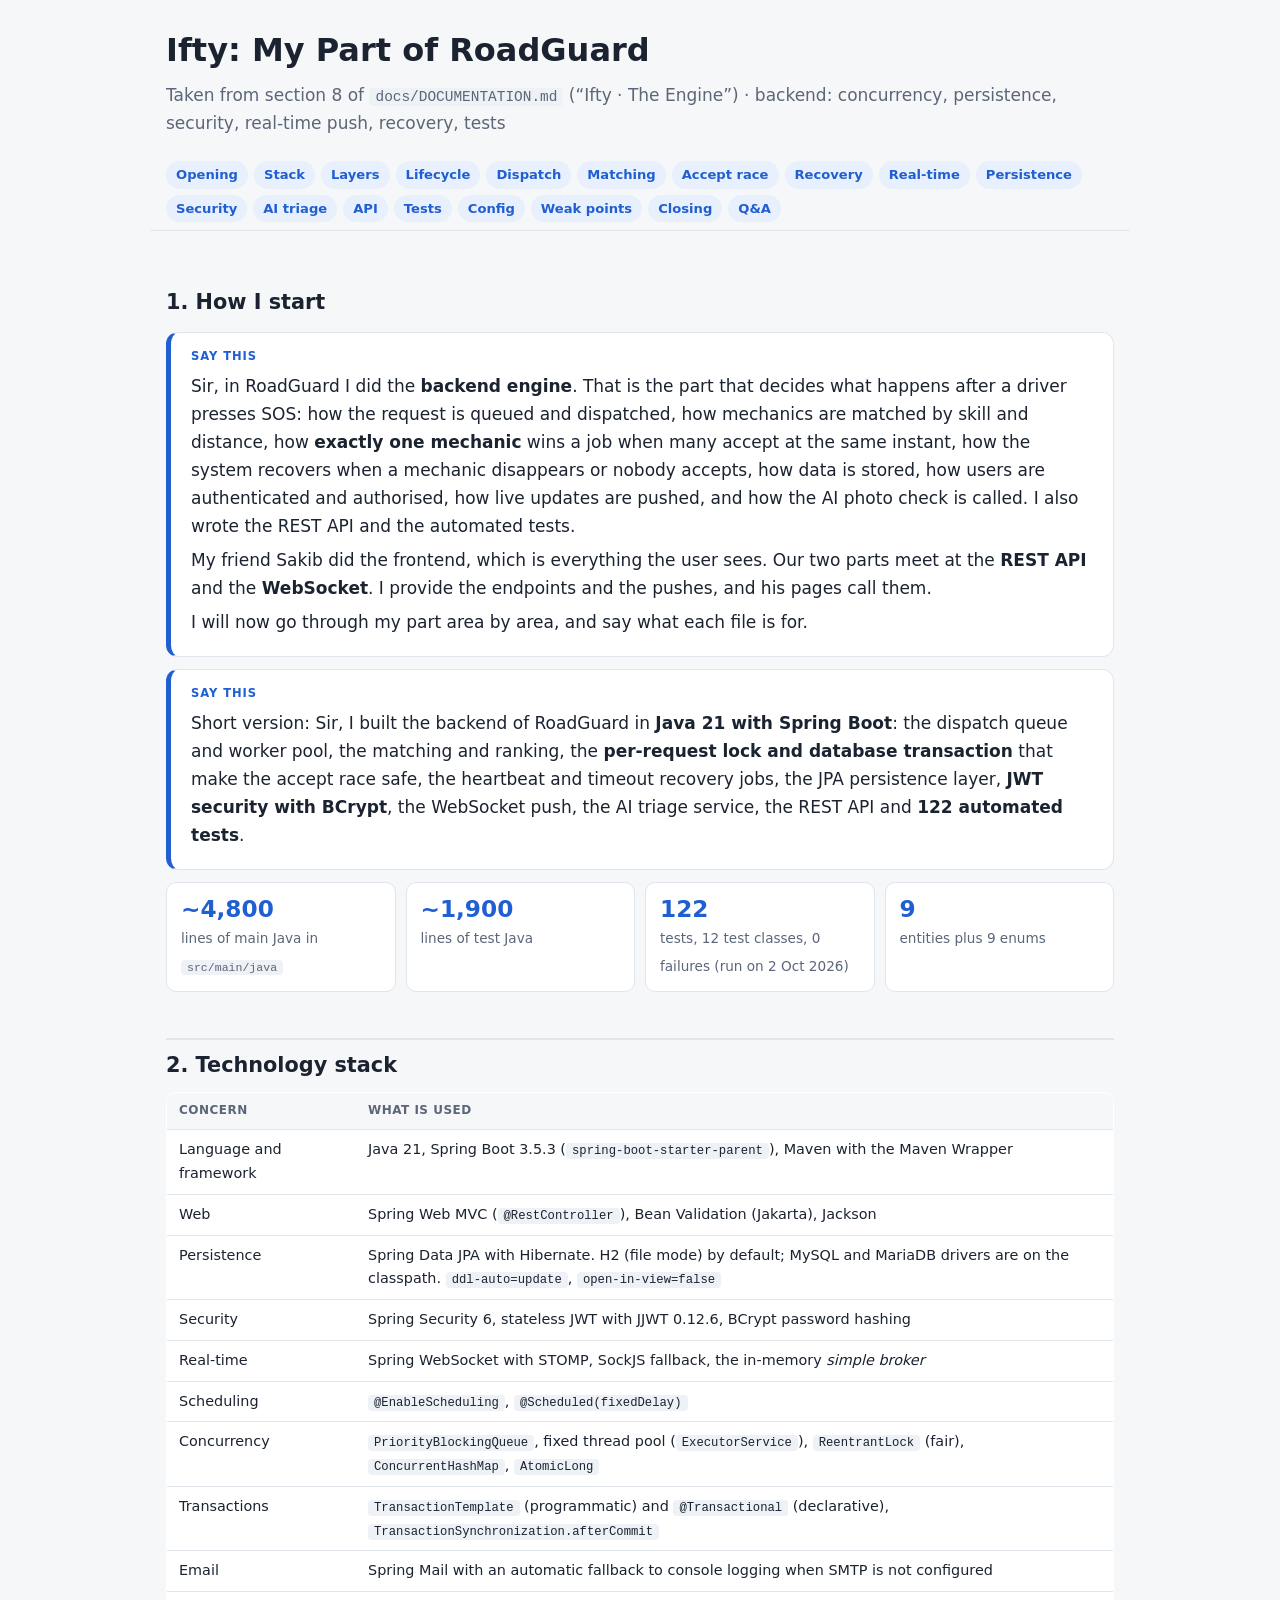
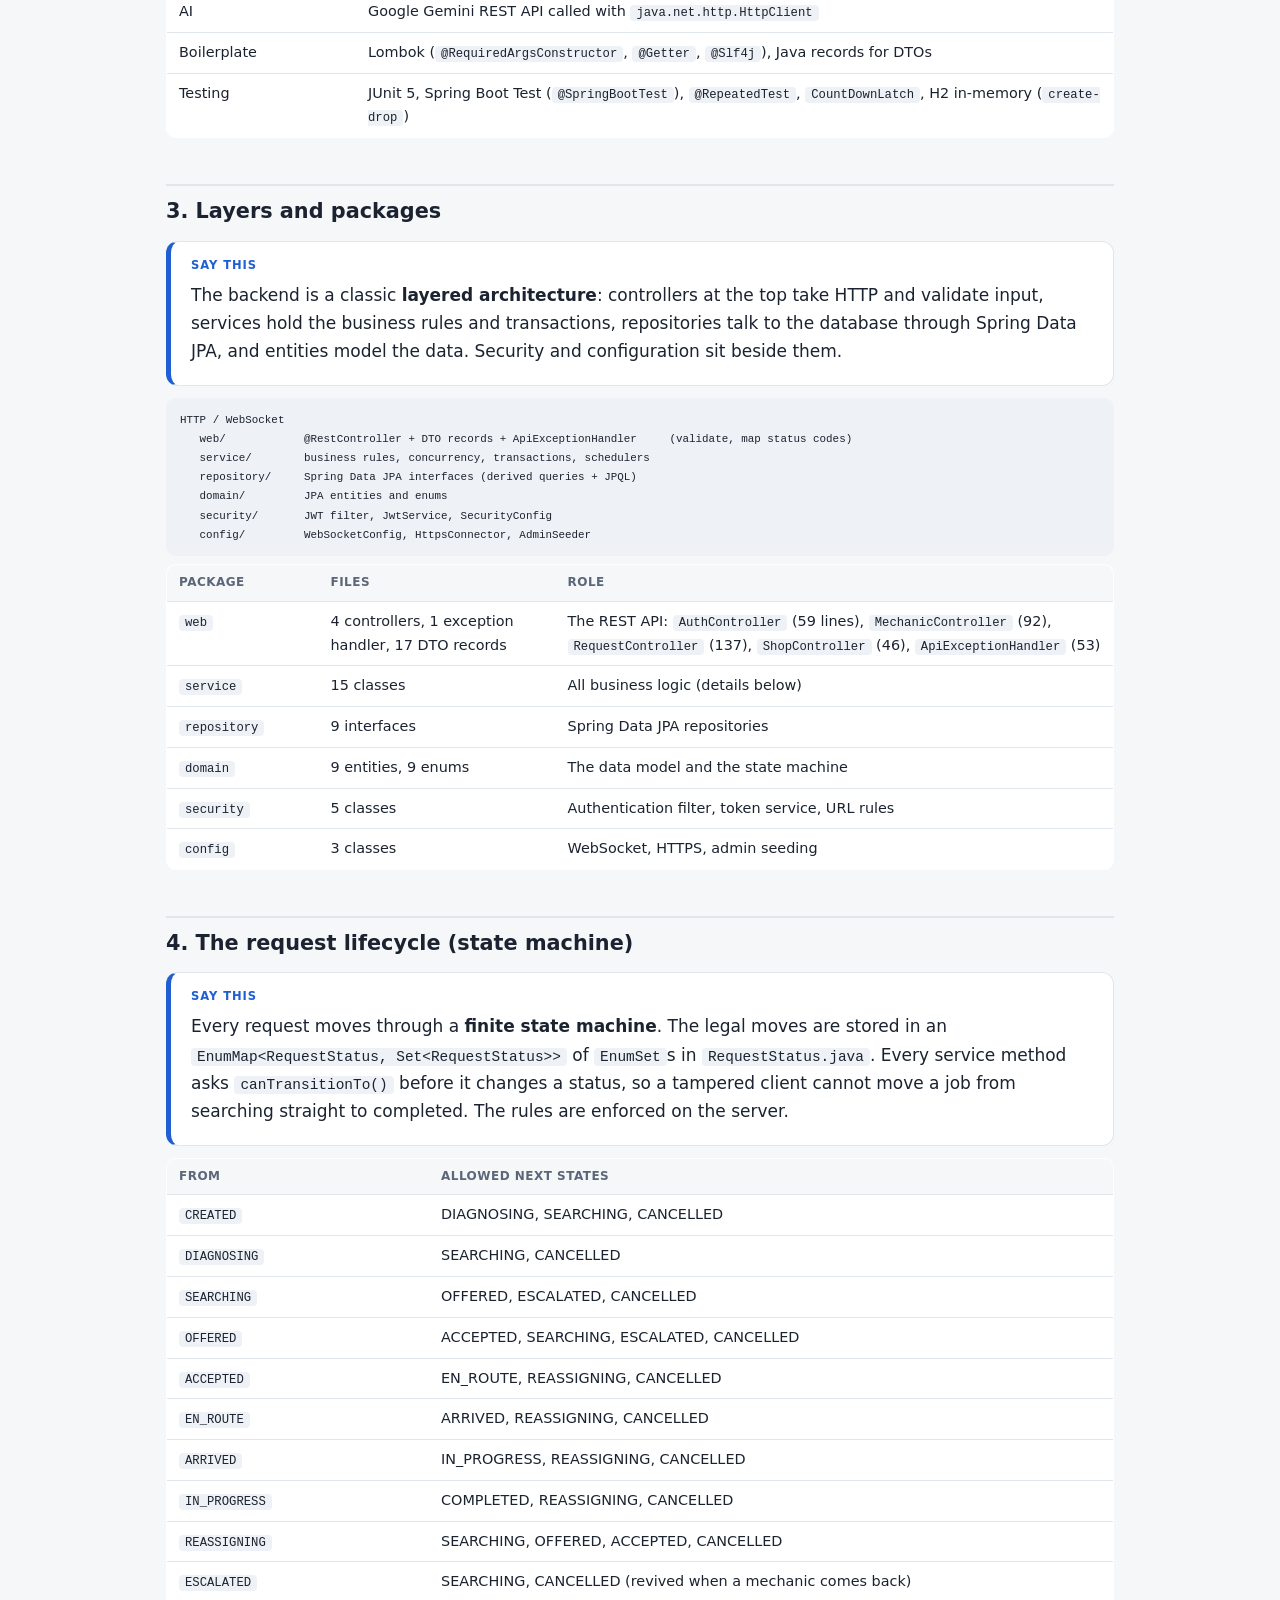
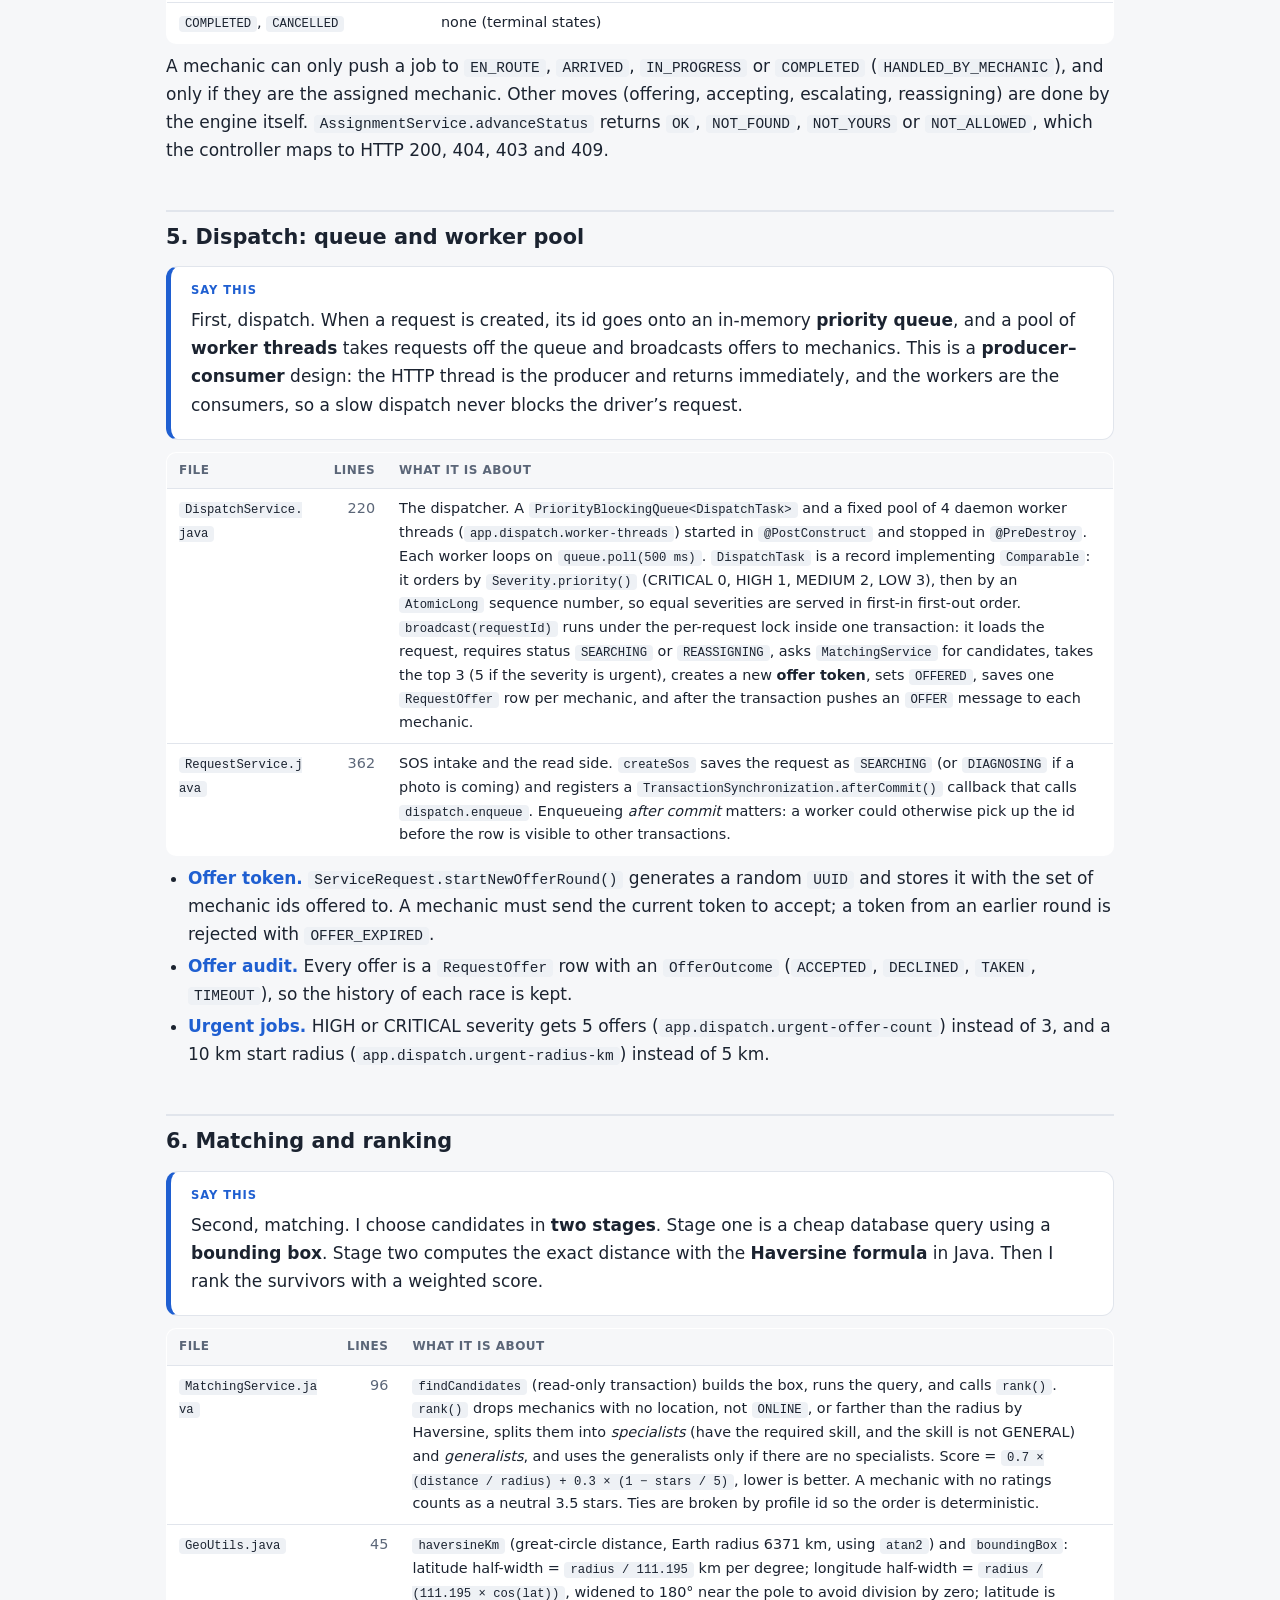
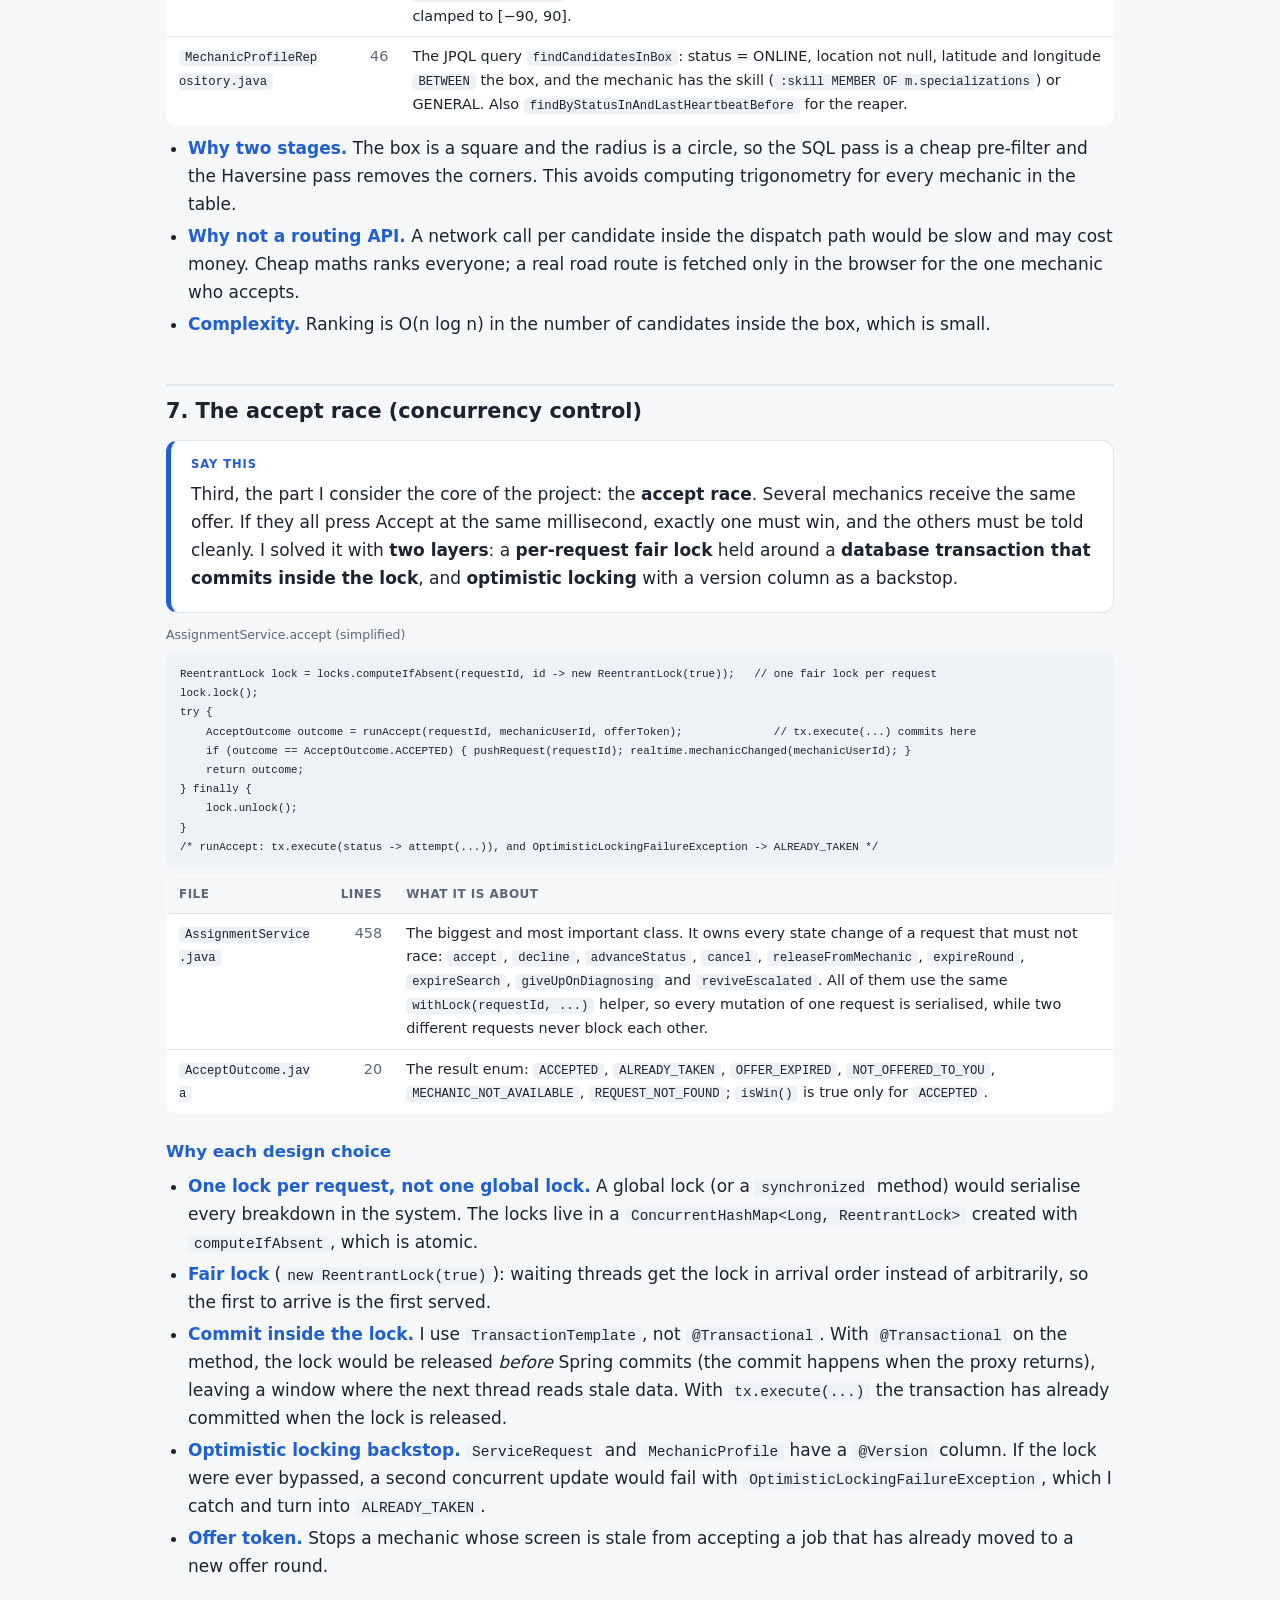
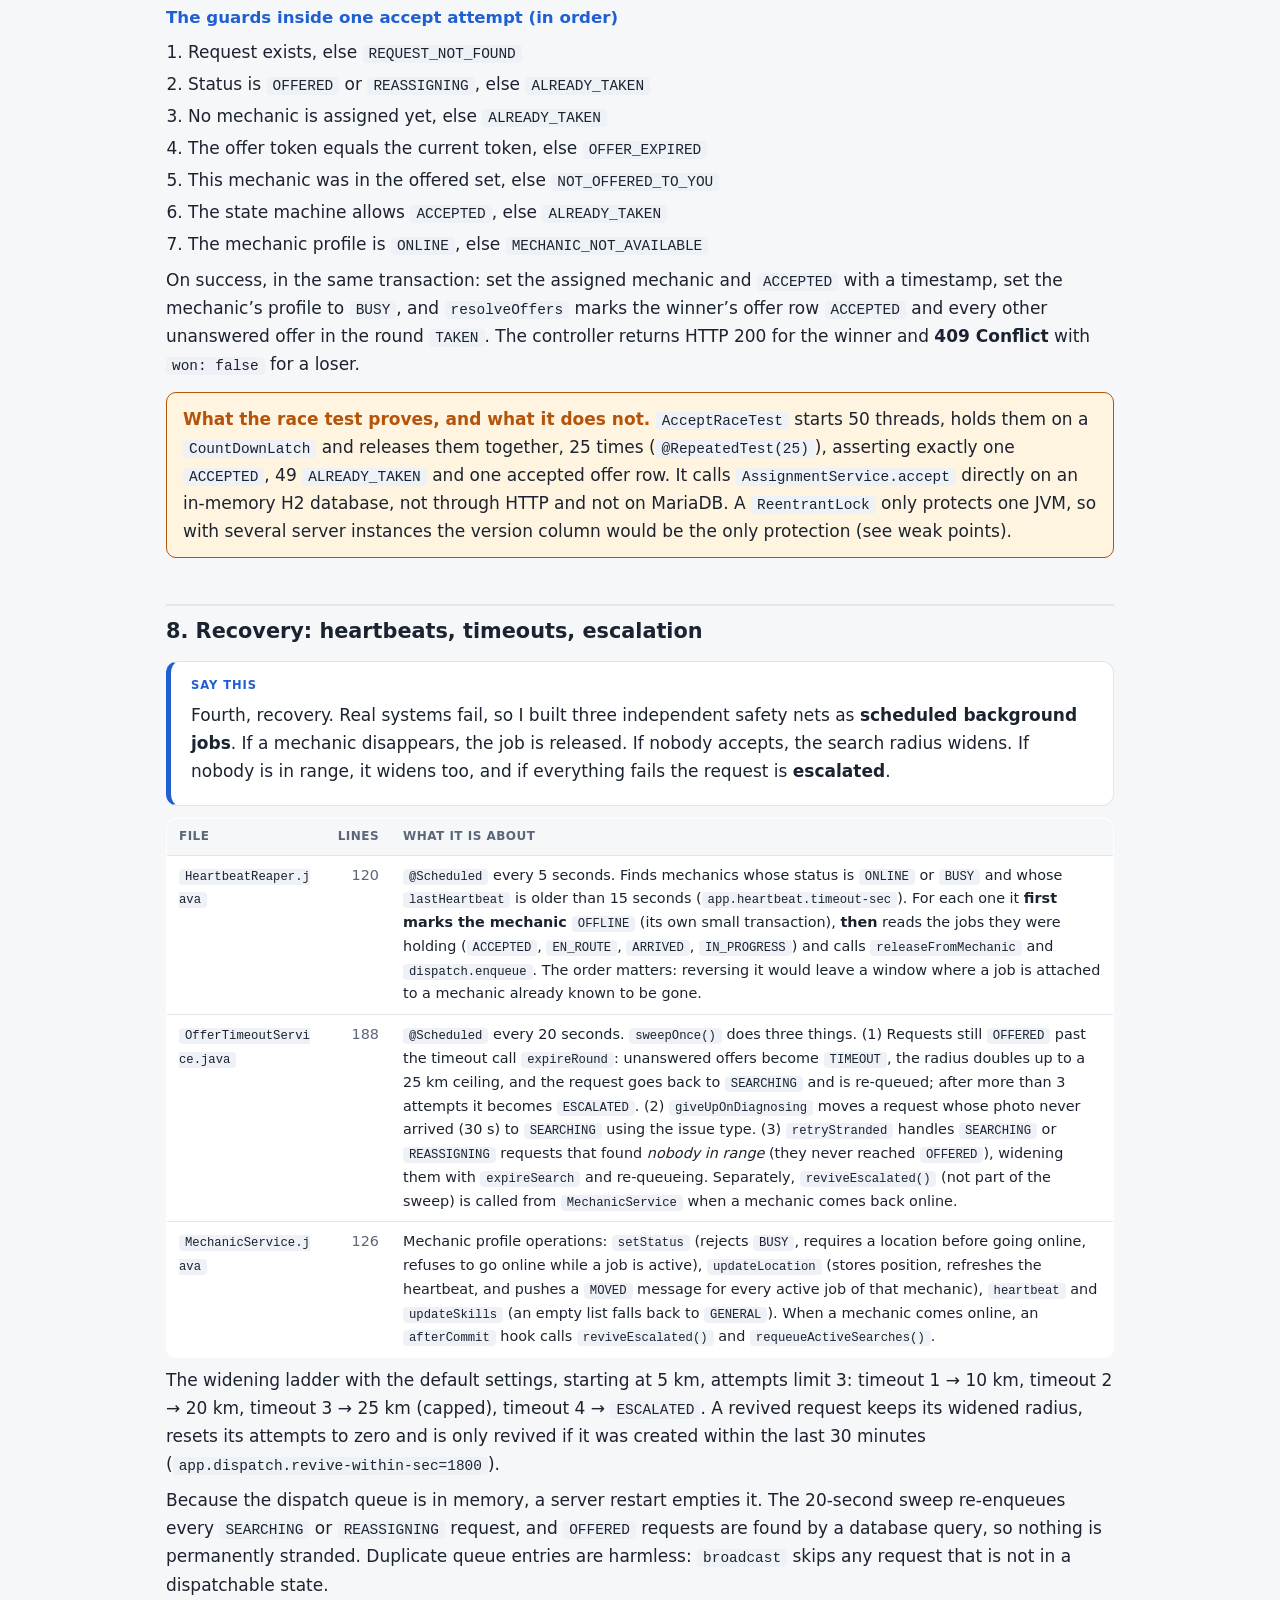
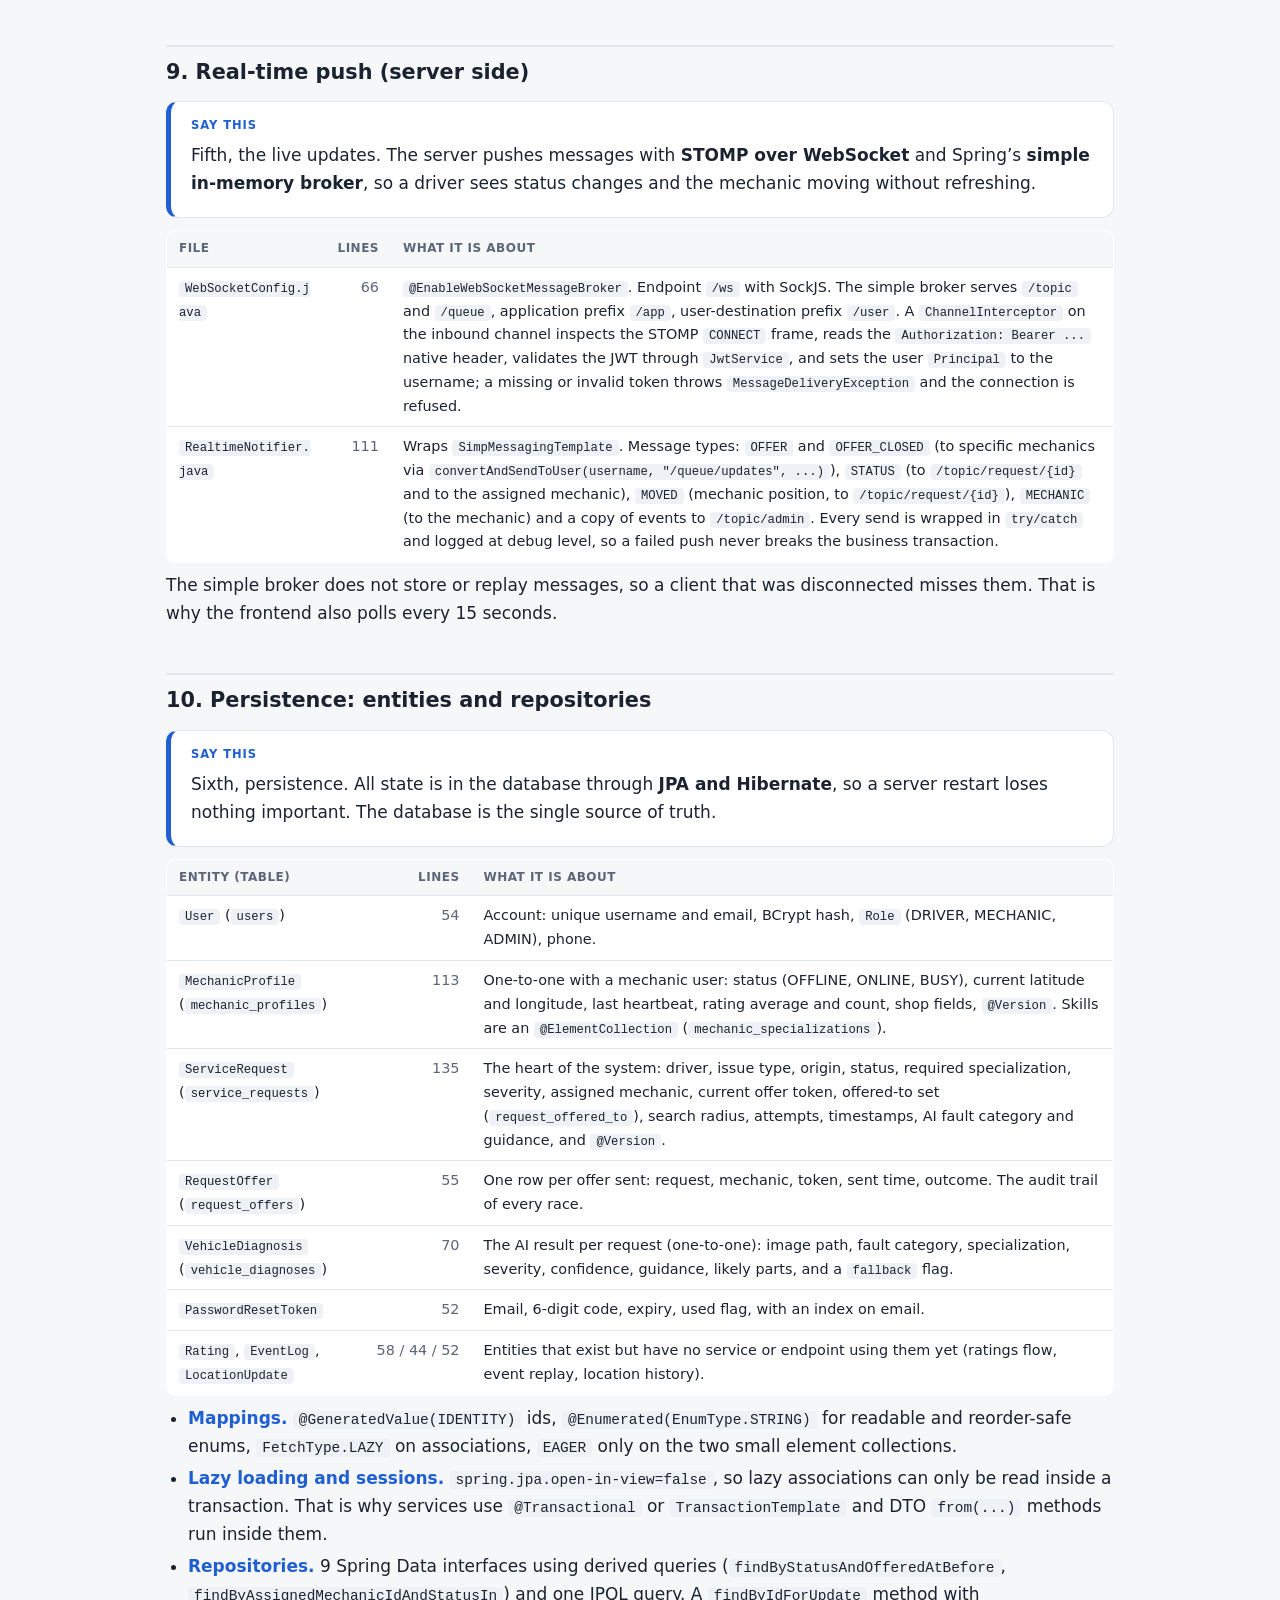
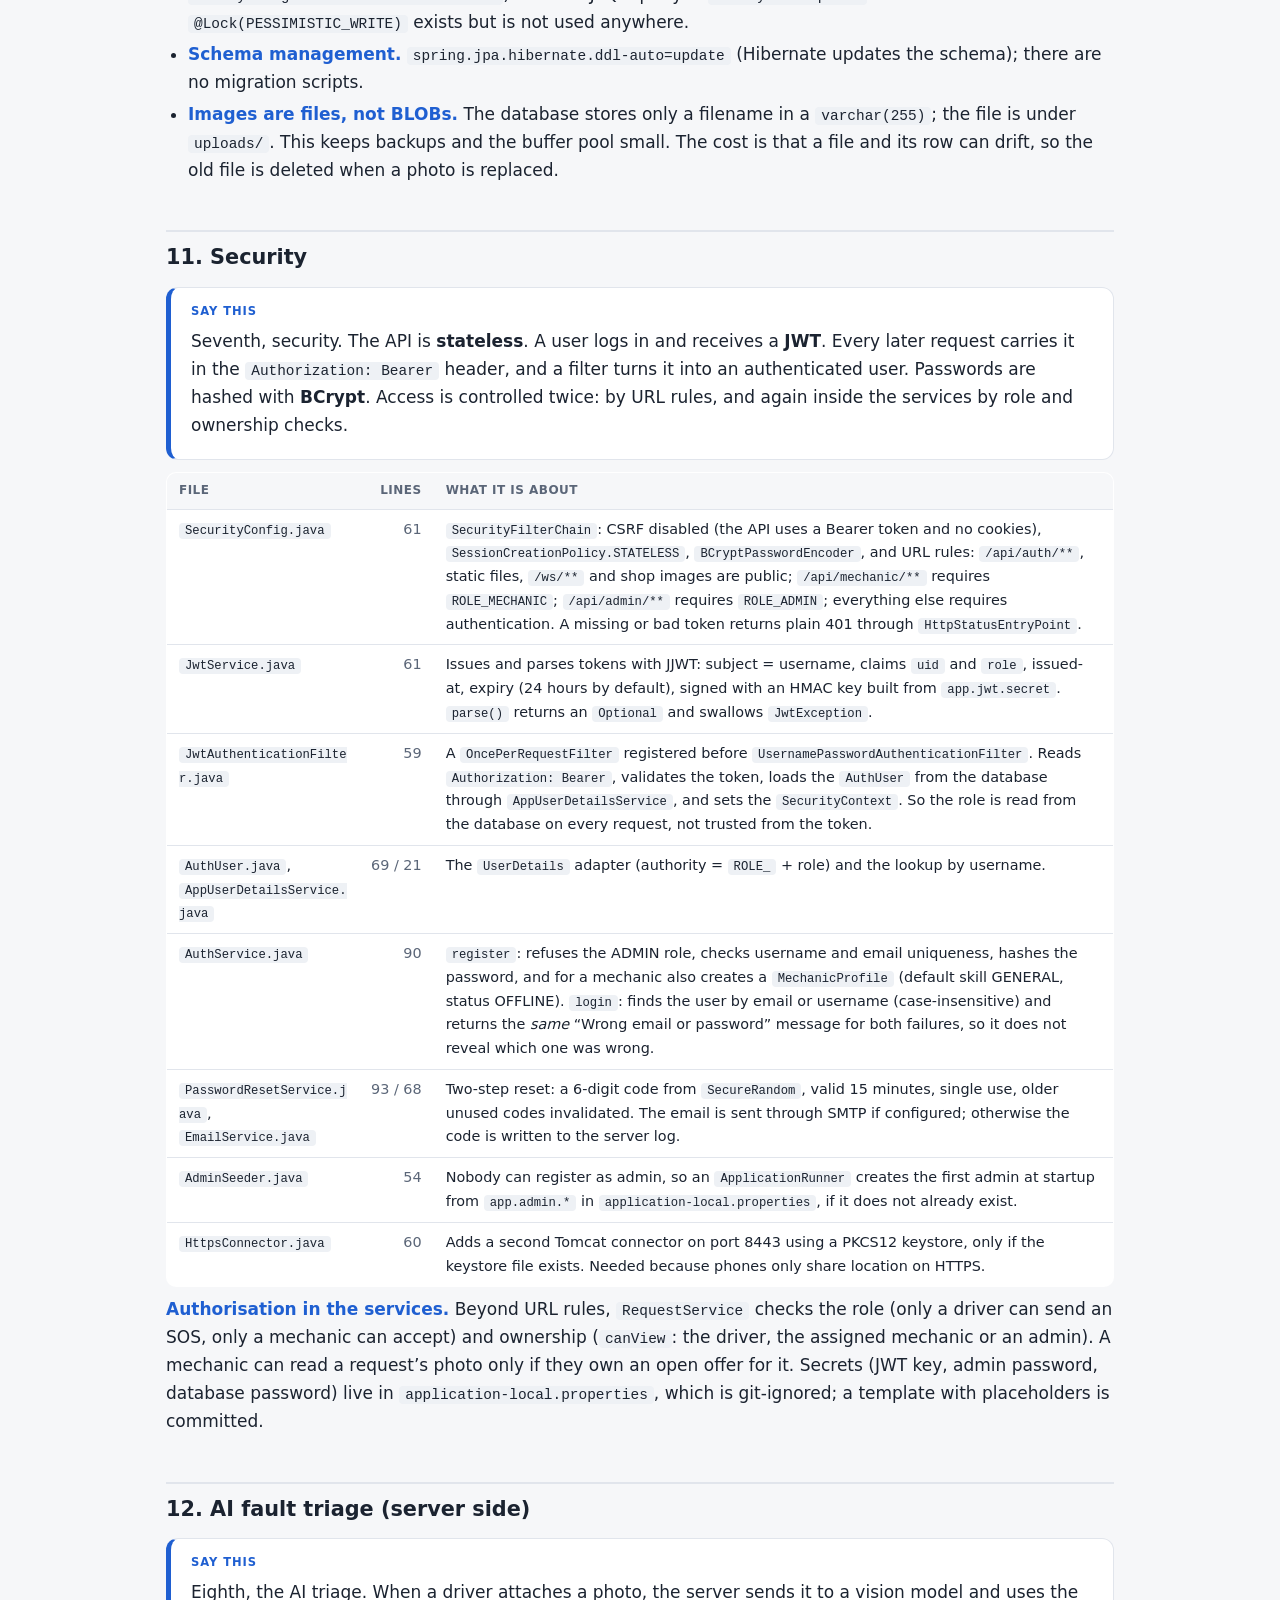
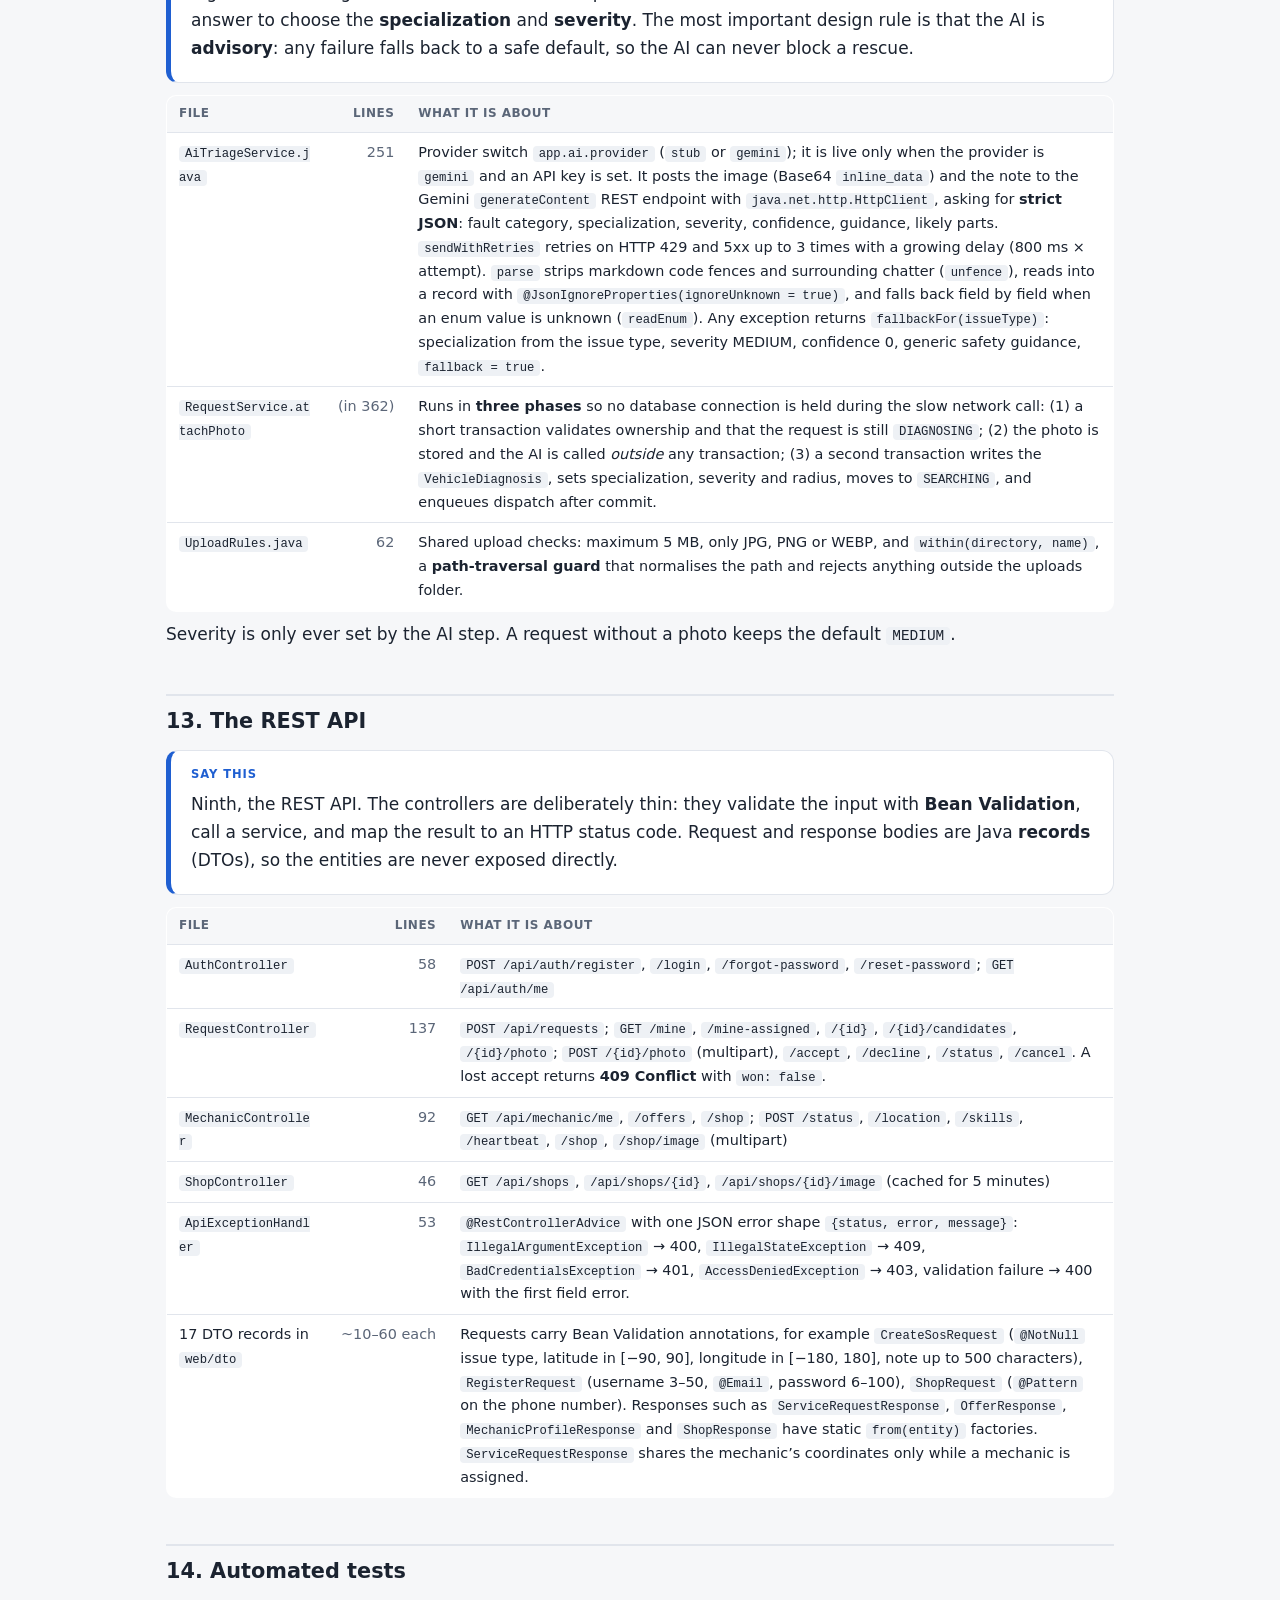
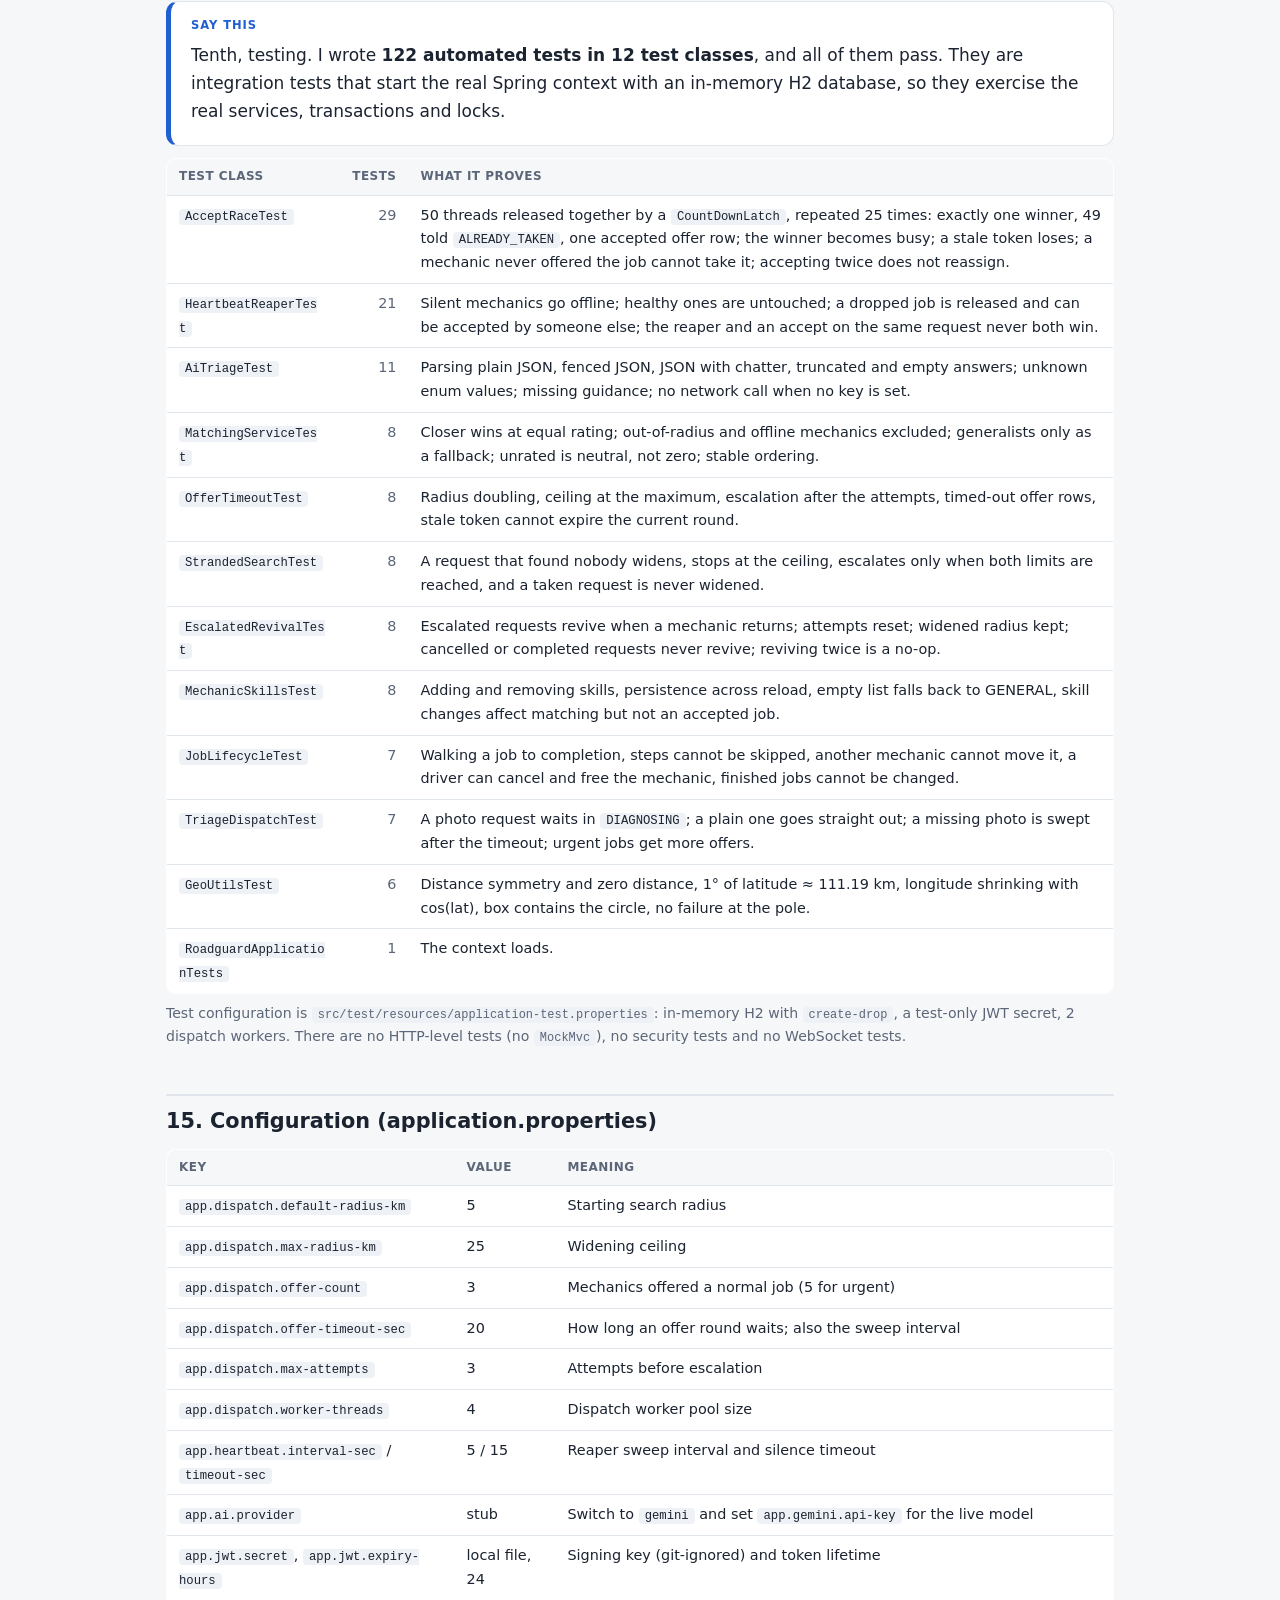
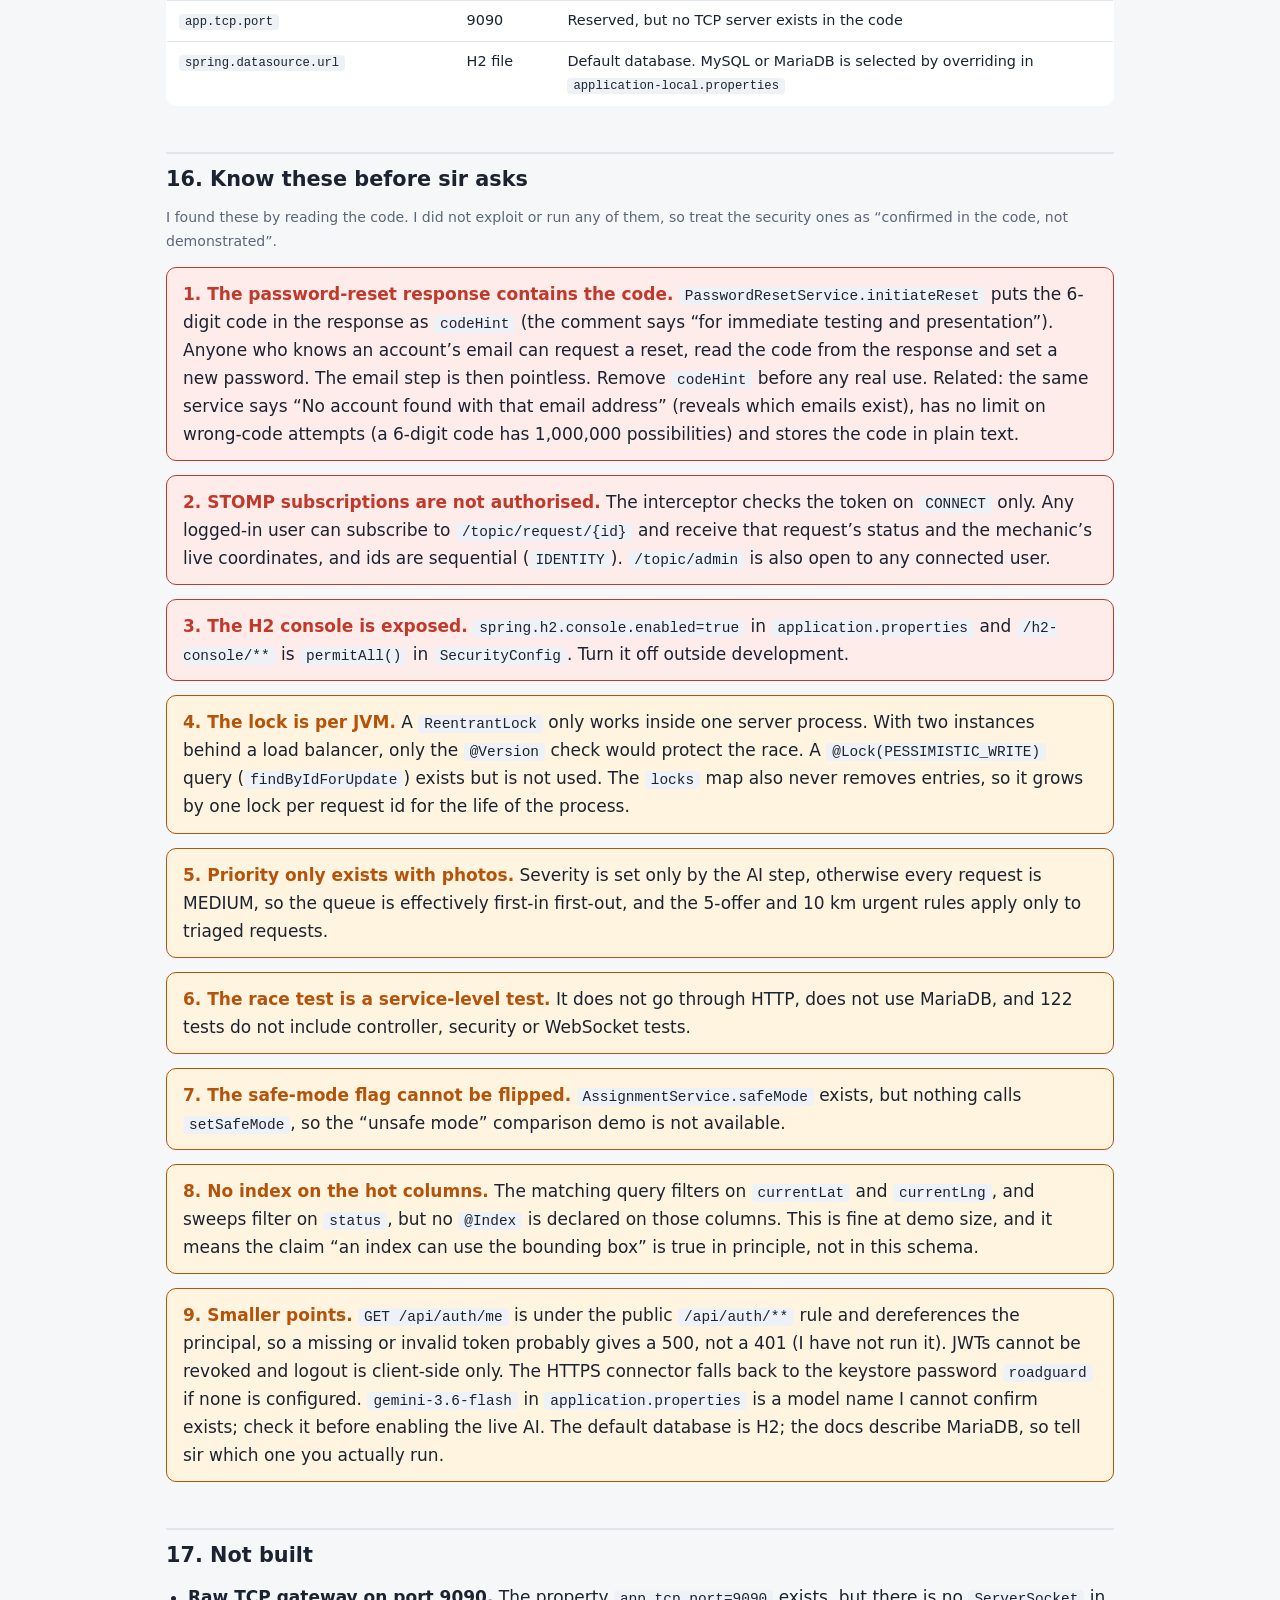
==== docs/ifty-part.html @ 580bfaf1 "Add detailed technical page for Ifty's backend part with Q&A Co-Authored-By: Claude Sonnet 5.5 <nore" ====
<!doctype html>
<html lang="en">
<head>
<meta charset="utf-8">
<meta name="viewport" content="width=device-width, initial-scale=1">
<title>Ifty: My Part of RoadGuard (The Engine)</title>
<style>
  :root {
    --bg: #f6f7f9; --card: #ffffff; --ink: #1b2330; --muted: #5b6678; --line: #e1e5ec;
    --accent: #1f5fd1; --accent-soft: #e8f0fd; --warn: #b45309; --warn-soft: #fff4e0;
    --red: #c0392b; --red-soft: #fdecea; --code: #eef1f5;
  }
  @media (prefers-color-scheme: dark) {
    :root {
      --bg: #12161d; --card: #1a202a; --ink: #e8ecf2; --muted: #9aa5b8; --line: #2a3342;
      --accent: #6ea0ff; --accent-soft: #1b2a45; --warn: #f6ad55; --warn-soft: #3a2b12;
      --red: #ff8a7a; --red-soft: #3a1c18; --code: #232b38;
    }
  }
  * { box-sizing: border-box; }
  html { scroll-behavior: smooth; }
  body { margin: 0; background: var(--bg); color: var(--ink);
    font: 17px/1.65 system-ui, -apple-system, "Segoe UI", Roboto, sans-serif; }
  .wrap { max-width: 980px; margin: 0 auto; padding: 24px 16px 80px; }
  h1 { font-size: 2rem; margin: 0 0 4px; }
  h2 { font-size: 1.3rem; margin: 46px 0 10px; padding-top: 8px; border-top: 2px solid var(--line); }
  h3 { font-size: 1.04rem; margin: 24px 0 6px; color: var(--accent); }
  p { margin: 8px 0; }
  ul, ol { margin: 6px 0 6px 22px; padding: 0; }
  li { margin: 4px 0; }
  .sub { color: var(--muted); margin: 0 0 16px; }
  .small { font-size: .88rem; color: var(--muted); }
  .term { font-weight: 700; color: var(--accent); }
  code { font: .85em ui-monospace, SFMono-Regular, Menlo, Consolas, monospace; background: var(--code);
    padding: 1px 6px; border-radius: 4px; word-break: break-word; }
  pre { background: var(--code); border-radius: 10px; padding: 12px 14px; overflow-x: auto; font-size: .8rem; line-height: 1.5; margin: 8px 0; }
  pre code { background: none; padding: 0; word-break: normal; }
  .ref { display: block; font-size: .78rem; color: var(--muted); margin: 10px 0 -2px; }

  nav { position: sticky; top: 0; z-index: 5; background: var(--bg); border-bottom: 1px solid var(--line);
    margin: 0 -16px 8px; padding: 8px 16px; display: flex; gap: 6px; flex-wrap: wrap; }
  nav a { color: var(--accent); text-decoration: none; font-size: .82rem; font-weight: 600;
    padding: 3px 10px; border-radius: 999px; background: var(--accent-soft); }

  .say { background: var(--card); border: 1px solid var(--line); border-left: 5px solid var(--accent);
    border-radius: 12px; padding: 14px 20px; margin: 12px 0; }
  .say::before { content: "SAY THIS"; display: block; font-size: .72rem; font-weight: 700; letter-spacing: .08em;
    color: var(--accent); margin-bottom: 4px; }
  .say p { margin: 6px 0; }

  .note, .risk { border-radius: 10px; padding: 12px 16px; margin: 14px 0; border: 1px solid; }
  .note { background: var(--warn-soft); border-color: var(--warn); } .note strong { color: var(--warn); }
  .risk { background: var(--red-soft); border-color: var(--red); } .risk strong { color: var(--red); }

  .tablewrap { overflow-x: auto; margin: 8px 0; }
  table { width: 100%; border-collapse: collapse; font-size: .9rem; background: var(--card);
    border: 1px solid var(--line); border-radius: 10px; overflow: hidden; }
  th, td { text-align: left; vertical-align: top; padding: 8px 12px; border-bottom: 1px solid var(--line); }
  th { background: var(--bg); font-size: .75rem; text-transform: uppercase; letter-spacing: .04em; color: var(--muted); }
  tr:last-child td { border-bottom: 0; }
  td.n, th.n { white-space: nowrap; color: var(--muted); text-align: right; }
  td:first-child { min-width: 9.5rem; }
  td:first-child code { word-break: normal; overflow-wrap: anywhere; }

  .stats { display: grid; grid-template-columns: repeat(auto-fit, minmax(150px, 1fr)); gap: 10px; margin: 12px 0; }
  .stat { background: var(--card); border: 1px solid var(--line); border-radius: 10px; padding: 12px 14px; }
  .stat b { display: block; font-size: 1.45rem; color: var(--accent); line-height: 1.2; }
  .stat span { font-size: .85rem; color: var(--muted); }

  details { background: var(--card); border: 1px solid var(--line); border-radius: 10px; padding: 10px 16px; margin: 8px 0; }
  summary { cursor: pointer; font-weight: 600; }
  details[open] summary { margin-bottom: 6px; color: var(--accent); }
  details p { margin: 6px 0; }
  .hand { display: inline-block; font-size: .72rem; font-weight: 700; letter-spacing: .04em; padding: 1px 8px; border-radius: 999px;
    background: var(--warn-soft); color: var(--warn); border: 1px solid var(--warn); margin-left: 6px; vertical-align: middle; }

  @media print {
    body { background: #fff; color: #000; font-size: 10.5pt; }
    nav { display: none; }
    .say, table, details, pre { break-inside: avoid; }
    details > * { display: block; }
  }
</style>
</head>
<body>
<div class="wrap">

  <h1>Ifty: My Part of RoadGuard</h1>
  <p class="sub">Taken from section 8 of <code>docs/DOCUMENTATION.md</code> (&ldquo;Ifty &middot; The Engine&rdquo;) &middot; backend: concurrency, persistence, security, real-time push, recovery, tests</p>

  <nav>
    <a href="#intro">Opening</a>
    <a href="#stack">Stack</a>
    <a href="#layers">Layers</a>
    <a href="#lifecycle">Lifecycle</a>
    <a href="#dispatch">Dispatch</a>
    <a href="#matching">Matching</a>
    <a href="#race">Accept race</a>
    <a href="#recovery">Recovery</a>
    <a href="#push">Real-time</a>
    <a href="#data">Persistence</a>
    <a href="#security">Security</a>
    <a href="#ai">AI triage</a>
    <a href="#api">API</a>
    <a href="#tests">Tests</a>
    <a href="#config">Config</a>
    <a href="#weak">Weak points</a>
    <a href="#close">Closing</a>
    <a href="#qna">Q&amp;A</a>
  </nav>

  <!-- ============================================================ -->
  <h2 id="intro" style="border-top:0">1. How I start</h2>
  <div class="say">
    <p>Sir, in RoadGuard I did the <strong>backend engine</strong>. That is the part that decides what happens after a driver presses SOS:
      how the request is queued and dispatched, how mechanics are matched by skill and distance, how <strong>exactly one mechanic</strong> wins a job when many accept
      at the same instant, how the system recovers when a mechanic disappears or nobody accepts, how data is stored, how users are authenticated and authorised,
      how live updates are pushed, and how the AI photo check is called. I also wrote the REST API and the automated tests.</p>
    <p>My friend Sakib did the frontend, which is everything the user sees. Our two parts meet at the <strong>REST API</strong> and the <strong>WebSocket</strong>.
      I provide the endpoints and the pushes, and his pages call them.</p>
    <p>I will now go through my part area by area, and say what each file is for.</p>
  </div>
  <div class="say">
    <p>Short version: Sir, I built the backend of RoadGuard in <strong>Java 21 with Spring Boot</strong>: the dispatch queue and worker pool, the matching and ranking,
      the <strong>per-request lock and database transaction</strong> that make the accept race safe, the heartbeat and timeout recovery jobs, the JPA persistence layer,
      <strong>JWT security with BCrypt</strong>, the WebSocket push, the AI triage service, the REST API and <strong>122 automated tests</strong>.</p>
  </div>

  <div class="stats">
    <div class="stat"><b>~4,800</b><span>lines of main Java in <code>src/main/java</code></span></div>
    <div class="stat"><b>~1,900</b><span>lines of test Java</span></div>
    <div class="stat"><b>122</b><span>tests, 12 test classes, 0 failures (run on 2 Oct 2026)</span></div>
    <div class="stat"><b>9</b><span>entities plus 9 enums</span></div>
  </div>

  <!-- ============================================================ -->
  <h2 id="stack">2. Technology stack</h2>
  <div class="tablewrap"><table>
    <thead><tr><th>Concern</th><th>What is used</th></tr></thead>
    <tbody>
      <tr><td>Language and framework</td><td>Java 21, Spring Boot 3.5.3 (<code>spring-boot-starter-parent</code>), Maven with the Maven Wrapper</td></tr>
      <tr><td>Web</td><td>Spring Web MVC (<code>@RestController</code>), Bean Validation (Jakarta), Jackson</td></tr>
      <tr><td>Persistence</td><td>Spring Data JPA with Hibernate. H2 (file mode) by default; MySQL and MariaDB drivers are on the classpath. <code>ddl-auto=update</code>, <code>open-in-view=false</code></td></tr>
      <tr><td>Security</td><td>Spring Security 6, stateless JWT with JJWT 0.12.6, BCrypt password hashing</td></tr>
      <tr><td>Real-time</td><td>Spring WebSocket with STOMP, SockJS fallback, the in-memory <em>simple broker</em></td></tr>
      <tr><td>Scheduling</td><td><code>@EnableScheduling</code>, <code>@Scheduled(fixedDelay)</code></td></tr>
      <tr><td>Concurrency</td><td><code>PriorityBlockingQueue</code>, fixed thread pool (<code>ExecutorService</code>), <code>ReentrantLock</code> (fair), <code>ConcurrentHashMap</code>, <code>AtomicLong</code></td></tr>
      <tr><td>Transactions</td><td><code>TransactionTemplate</code> (programmatic) and <code>@Transactional</code> (declarative), <code>TransactionSynchronization.afterCommit</code></td></tr>
      <tr><td>Email</td><td>Spring Mail with an automatic fallback to console logging when SMTP is not configured</td></tr>
      <tr><td>AI</td><td>Google Gemini REST API called with <code>java.net.http.HttpClient</code></td></tr>
      <tr><td>Boilerplate</td><td>Lombok (<code>@RequiredArgsConstructor</code>, <code>@Getter</code>, <code>@Slf4j</code>), Java records for DTOs</td></tr>
      <tr><td>Testing</td><td>JUnit 5, Spring Boot Test (<code>@SpringBootTest</code>), <code>@RepeatedTest</code>, <code>CountDownLatch</code>, H2 in-memory (<code>create-drop</code>)</td></tr>
    </tbody>
  </table></div>

  <!-- ============================================================ -->
  <h2 id="layers">3. Layers and packages</h2>
  <div class="say">
    <p>The backend is a classic <strong>layered architecture</strong>: controllers at the top take HTTP and validate input, services hold the business rules and transactions,
      repositories talk to the database through Spring Data JPA, and entities model the data. Security and configuration sit beside them.</p>
  </div>
<pre><code>HTTP / WebSocket
   web/            @RestController + DTO records + ApiExceptionHandler     (validate, map status codes)
   service/        business rules, concurrency, transactions, schedulers
   repository/     Spring Data JPA interfaces (derived queries + JPQL)
   domain/         JPA entities and enums
   security/       JWT filter, JwtService, SecurityConfig
   config/         WebSocketConfig, HttpsConnector, AdminSeeder</code></pre>
  <div class="tablewrap"><table>
    <thead><tr><th>Package</th><th>Files</th><th>Role</th></tr></thead>
    <tbody>
      <tr><td><code>web</code></td><td>4 controllers, 1 exception handler, 17 DTO records</td><td>The REST API: <code>AuthController</code> (59 lines), <code>MechanicController</code> (92), <code>RequestController</code> (137), <code>ShopController</code> (46), <code>ApiExceptionHandler</code> (53)</td></tr>
      <tr><td><code>service</code></td><td>15 classes</td><td>All business logic (details below)</td></tr>
      <tr><td><code>repository</code></td><td>9 interfaces</td><td>Spring Data JPA repositories</td></tr>
      <tr><td><code>domain</code></td><td>9 entities, 9 enums</td><td>The data model and the state machine</td></tr>
      <tr><td><code>security</code></td><td>5 classes</td><td>Authentication filter, token service, URL rules</td></tr>
      <tr><td><code>config</code></td><td>3 classes</td><td>WebSocket, HTTPS, admin seeding</td></tr>
    </tbody>
  </table></div>

  <!-- ============================================================ -->
  <h2 id="lifecycle">4. The request lifecycle (state machine)</h2>
  <div class="say">
    <p>Every request moves through a <strong>finite state machine</strong>. The legal moves are stored in an <code>EnumMap&lt;RequestStatus, Set&lt;RequestStatus&gt;&gt;</code> of <code>EnumSet</code>s
      in <code>RequestStatus.java</code>. Every service method asks <code>canTransitionTo()</code> before it changes a status, so a tampered client cannot move a job
      from searching straight to completed. The rules are enforced on the server.</p>
  </div>
  <div class="tablewrap"><table>
    <thead><tr><th>From</th><th>Allowed next states</th></tr></thead>
    <tbody>
      <tr><td><code>CREATED</code></td><td>DIAGNOSING, SEARCHING, CANCELLED</td></tr>
      <tr><td><code>DIAGNOSING</code></td><td>SEARCHING, CANCELLED</td></tr>
      <tr><td><code>SEARCHING</code></td><td>OFFERED, ESCALATED, CANCELLED</td></tr>
      <tr><td><code>OFFERED</code></td><td>ACCEPTED, SEARCHING, ESCALATED, CANCELLED</td></tr>
      <tr><td><code>ACCEPTED</code></td><td>EN_ROUTE, REASSIGNING, CANCELLED</td></tr>
      <tr><td><code>EN_ROUTE</code></td><td>ARRIVED, REASSIGNING, CANCELLED</td></tr>
      <tr><td><code>ARRIVED</code></td><td>IN_PROGRESS, REASSIGNING, CANCELLED</td></tr>
      <tr><td><code>IN_PROGRESS</code></td><td>COMPLETED, REASSIGNING, CANCELLED</td></tr>
      <tr><td><code>REASSIGNING</code></td><td>SEARCHING, OFFERED, ACCEPTED, CANCELLED</td></tr>
      <tr><td><code>ESCALATED</code></td><td>SEARCHING, CANCELLED (revived when a mechanic comes back)</td></tr>
      <tr><td><code>COMPLETED</code>, <code>CANCELLED</code></td><td>none (terminal states)</td></tr>
    </tbody>
  </table></div>
  <p>A mechanic can only push a job to <code>EN_ROUTE</code>, <code>ARRIVED</code>, <code>IN_PROGRESS</code> or <code>COMPLETED</code> (<code>HANDLED_BY_MECHANIC</code>), and only if they are the assigned mechanic.
    Other moves (offering, accepting, escalating, reassigning) are done by the engine itself. <code>AssignmentService.advanceStatus</code> returns
    <code>OK</code>, <code>NOT_FOUND</code>, <code>NOT_YOURS</code> or <code>NOT_ALLOWED</code>, which the controller maps to HTTP 200, 404, 403 and 409.</p>

  <!-- ============================================================ -->
  <h2 id="dispatch">5. Dispatch: queue and worker pool</h2>
  <div class="say">
    <p>First, dispatch. When a request is created, its id goes onto an in-memory <strong>priority queue</strong>, and a pool of <strong>worker threads</strong> takes requests off the queue and
      broadcasts offers to mechanics. This is a <strong>producer&ndash;consumer</strong> design: the HTTP thread is the producer and returns immediately, and the workers are the consumers,
      so a slow dispatch never blocks the driver&rsquo;s request.</p>
  </div>
  <div class="tablewrap"><table>
    <thead><tr><th>File</th><th class="n">Lines</th><th>What it is about</th></tr></thead>
    <tbody>
      <tr><td><code>DispatchService.java</code></td><td class="n">220</td><td>The dispatcher. A <code>PriorityBlockingQueue&lt;DispatchTask&gt;</code> and a fixed pool of 4 daemon worker threads (<code>app.dispatch.worker-threads</code>) started in <code>@PostConstruct</code> and stopped in <code>@PreDestroy</code>.
        Each worker loops on <code>queue.poll(500 ms)</code>. <code>DispatchTask</code> is a record implementing <code>Comparable</code>: it orders by <code>Severity.priority()</code> (CRITICAL 0, HIGH 1, MEDIUM 2, LOW 3), then by an <code>AtomicLong</code> sequence number, so equal severities are served in first-in first-out order.
        <code>broadcast(requestId)</code> runs under the per-request lock inside one transaction: it loads the request, requires status <code>SEARCHING</code> or <code>REASSIGNING</code>, asks <code>MatchingService</code> for candidates, takes the top 3 (5 if the severity is urgent), creates a new <strong>offer token</strong>, sets <code>OFFERED</code>, saves one <code>RequestOffer</code> row per mechanic, and after the transaction pushes an <code>OFFER</code> message to each mechanic.</td></tr>
      <tr><td><code>RequestService.java</code></td><td class="n">362</td><td>SOS intake and the read side. <code>createSos</code> saves the request as <code>SEARCHING</code> (or <code>DIAGNOSING</code> if a photo is coming) and registers a <code>TransactionSynchronization.afterCommit()</code> callback that calls <code>dispatch.enqueue</code>.
        Enqueueing <em>after commit</em> matters: a worker could otherwise pick up the id before the row is visible to other transactions.</td></tr>
    </tbody>
  </table></div>
  <ul>
    <li><span class="term">Offer token.</span> <code>ServiceRequest.startNewOfferRound()</code> generates a random <code>UUID</code> and stores it with the set of mechanic ids offered to. A mechanic must send the current token to accept; a token from an earlier round is rejected with <code>OFFER_EXPIRED</code>.</li>
    <li><span class="term">Offer audit.</span> Every offer is a <code>RequestOffer</code> row with an <code>OfferOutcome</code> (<code>ACCEPTED</code>, <code>DECLINED</code>, <code>TAKEN</code>, <code>TIMEOUT</code>), so the history of each race is kept.</li>
    <li><span class="term">Urgent jobs.</span> HIGH or CRITICAL severity gets 5 offers (<code>app.dispatch.urgent-offer-count</code>) instead of 3, and a 10 km start radius (<code>app.dispatch.urgent-radius-km</code>) instead of 5 km.</li>
  </ul>

  <!-- ============================================================ -->
  <h2 id="matching">6. Matching and ranking</h2>
  <div class="say">
    <p>Second, matching. I choose candidates in <strong>two stages</strong>. Stage one is a cheap database query using a <strong>bounding box</strong>. Stage two computes the exact distance with the
      <strong>Haversine formula</strong> in Java. Then I rank the survivors with a weighted score.</p>
  </div>
  <div class="tablewrap"><table>
    <thead><tr><th>File</th><th class="n">Lines</th><th>What it is about</th></tr></thead>
    <tbody>
      <tr><td><code>MatchingService.java</code></td><td class="n">96</td><td><code>findCandidates</code> (read-only transaction) builds the box, runs the query, and calls <code>rank()</code>. <code>rank()</code> drops mechanics with no location, not <code>ONLINE</code>, or farther than the radius by Haversine, splits them into <em>specialists</em> (have the required skill, and the skill is not GENERAL) and <em>generalists</em>, and uses the generalists only if there are no specialists.
        Score = <code>0.7 &times; (distance / radius) + 0.3 &times; (1 &minus; stars / 5)</code>, lower is better. A mechanic with no ratings counts as a neutral 3.5 stars. Ties are broken by profile id so the order is deterministic.</td></tr>
      <tr><td><code>GeoUtils.java</code></td><td class="n">45</td><td><code>haversineKm</code> (great-circle distance, Earth radius 6371 km, using <code>atan2</code>) and <code>boundingBox</code>: latitude half-width = <code>radius / 111.195</code> km per degree; longitude half-width = <code>radius / (111.195 &times; cos(lat))</code>, widened to 180&deg; near the pole to avoid division by zero; latitude is clamped to [&minus;90, 90].</td></tr>
      <tr><td><code>MechanicProfileRepository.java</code></td><td class="n">46</td><td>The JPQL query <code>findCandidatesInBox</code>: status = ONLINE, location not null, latitude and longitude <code>BETWEEN</code> the box, and the mechanic has the skill (<code>:skill MEMBER OF m.specializations</code>) or GENERAL. Also <code>findByStatusInAndLastHeartbeatBefore</code> for the reaper.</td></tr>
    </tbody>
  </table></div>
  <ul>
    <li><span class="term">Why two stages.</span> The box is a square and the radius is a circle, so the SQL pass is a cheap pre-filter and the Haversine pass removes the corners. This avoids computing trigonometry for every mechanic in the table.</li>
    <li><span class="term">Why not a routing API.</span> A network call per candidate inside the dispatch path would be slow and may cost money. Cheap maths ranks everyone; a real road route is fetched only in the browser for the one mechanic who accepts.</li>
    <li><span class="term">Complexity.</span> Ranking is O(n log n) in the number of candidates inside the box, which is small.</li>
  </ul>

  <!-- ============================================================ -->
  <h2 id="race">7. The accept race (concurrency control)</h2>
  <div class="say">
    <p>Third, the part I consider the core of the project: the <strong>accept race</strong>. Several mechanics receive the same offer. If they all press Accept at the same millisecond, exactly one must win,
      and the others must be told cleanly. I solved it with <strong>two layers</strong>: a <strong>per-request fair lock</strong> held around a <strong>database transaction that commits inside the lock</strong>, and
      <strong>optimistic locking</strong> with a version column as a backstop.</p>
  </div>
  <span class="ref">AssignmentService.accept (simplified)</span>
<pre><code>ReentrantLock lock = locks.computeIfAbsent(requestId, id -&gt; new ReentrantLock(true));   // one fair lock per request
lock.lock();
try {
    AcceptOutcome outcome = runAccept(requestId, mechanicUserId, offerToken);              // tx.execute(...) commits here
    if (outcome == AcceptOutcome.ACCEPTED) { pushRequest(requestId); realtime.mechanicChanged(mechanicUserId); }
    return outcome;
} finally {
    lock.unlock();
}
/* runAccept: tx.execute(status -&gt; attempt(...)), and OptimisticLockingFailureException -&gt; ALREADY_TAKEN */</code></pre>
  <div class="tablewrap"><table>
    <thead><tr><th>File</th><th class="n">Lines</th><th>What it is about</th></tr></thead>
    <tbody>
      <tr><td><code>AssignmentService.java</code></td><td class="n">458</td><td>The biggest and most important class. It owns every state change of a request that must not race: <code>accept</code>, <code>decline</code>, <code>advanceStatus</code>, <code>cancel</code>, <code>releaseFromMechanic</code>, <code>expireRound</code>, <code>expireSearch</code>, <code>giveUpOnDiagnosing</code> and <code>reviveEscalated</code>.
        All of them use the same <code>withLock(requestId, ...)</code> helper, so every mutation of one request is serialised, while two different requests never block each other.</td></tr>
      <tr><td><code>AcceptOutcome.java</code></td><td class="n">20</td><td>The result enum: <code>ACCEPTED</code>, <code>ALREADY_TAKEN</code>, <code>OFFER_EXPIRED</code>, <code>NOT_OFFERED_TO_YOU</code>, <code>MECHANIC_NOT_AVAILABLE</code>, <code>REQUEST_NOT_FOUND</code>; <code>isWin()</code> is true only for <code>ACCEPTED</code>.</td></tr>
    </tbody>
  </table></div>

  <h3>Why each design choice</h3>
  <ul>
    <li><span class="term">One lock per request, not one global lock.</span> A global lock (or a <code>synchronized</code> method) would serialise every breakdown in the system. The locks live in a <code>ConcurrentHashMap&lt;Long, ReentrantLock&gt;</code> created with <code>computeIfAbsent</code>, which is atomic.</li>
    <li><span class="term">Fair lock</span> (<code>new ReentrantLock(true)</code>): waiting threads get the lock in arrival order instead of arbitrarily, so the first to arrive is the first served.</li>
    <li><span class="term">Commit inside the lock.</span> I use <code>TransactionTemplate</code>, not <code>@Transactional</code>. With <code>@Transactional</code> on the method, the lock would be released <em>before</em> Spring commits (the commit happens when the proxy returns), leaving a window where the next thread reads stale data.
      With <code>tx.execute(...)</code> the transaction has already committed when the lock is released.</li>
    <li><span class="term">Optimistic locking backstop.</span> <code>ServiceRequest</code> and <code>MechanicProfile</code> have a <code>@Version</code> column. If the lock were ever bypassed, a second concurrent update would fail with <code>OptimisticLockingFailureException</code>, which I catch and turn into <code>ALREADY_TAKEN</code>.</li>
    <li><span class="term">Offer token.</span> Stops a mechanic whose screen is stale from accepting a job that has already moved to a new offer round.</li>
  </ul>

  <h3>The guards inside one accept attempt (in order)</h3>
  <ol>
    <li>Request exists, else <code>REQUEST_NOT_FOUND</code></li>
    <li>Status is <code>OFFERED</code> or <code>REASSIGNING</code>, else <code>ALREADY_TAKEN</code></li>
    <li>No mechanic is assigned yet, else <code>ALREADY_TAKEN</code></li>
    <li>The offer token equals the current token, else <code>OFFER_EXPIRED</code></li>
    <li>This mechanic was in the offered set, else <code>NOT_OFFERED_TO_YOU</code></li>
    <li>The state machine allows <code>ACCEPTED</code>, else <code>ALREADY_TAKEN</code></li>
    <li>The mechanic profile is <code>ONLINE</code>, else <code>MECHANIC_NOT_AVAILABLE</code></li>
  </ol>
  <p>On success, in the same transaction: set the assigned mechanic and <code>ACCEPTED</code> with a timestamp, set the mechanic&rsquo;s profile to <code>BUSY</code>, and <code>resolveOffers</code> marks the winner&rsquo;s offer row <code>ACCEPTED</code> and every other unanswered offer in the round <code>TAKEN</code>.
    The controller returns HTTP 200 for the winner and <strong>409 Conflict</strong> with <code>won: false</code> for a loser.</p>

  <div class="note"><strong>What the race test proves, and what it does not.</strong> <code>AcceptRaceTest</code> starts 50 threads, holds them on a <code>CountDownLatch</code> and releases them together, 25 times (<code>@RepeatedTest(25)</code>), asserting exactly one <code>ACCEPTED</code>, 49 <code>ALREADY_TAKEN</code> and one accepted offer row.
    It calls <code>AssignmentService.accept</code> directly on an in-memory H2 database, not through HTTP and not on MariaDB. A <code>ReentrantLock</code> only protects one JVM, so with several server instances the version column would be the only protection (see weak points).</div>

  <!-- ============================================================ -->
  <h2 id="recovery">8. Recovery: heartbeats, timeouts, escalation</h2>
  <div class="say">
    <p>Fourth, recovery. Real systems fail, so I built three independent safety nets as <strong>scheduled background jobs</strong>. If a mechanic disappears, the job is released. If nobody accepts, the search radius widens.
      If nobody is in range, it widens too, and if everything fails the request is <strong>escalated</strong>.</p>
  </div>
  <div class="tablewrap"><table>
    <thead><tr><th>File</th><th class="n">Lines</th><th>What it is about</th></tr></thead>
    <tbody>
      <tr><td><code>HeartbeatReaper.java</code></td><td class="n">120</td><td><code>@Scheduled</code> every 5 seconds. Finds mechanics whose status is <code>ONLINE</code> or <code>BUSY</code> and whose <code>lastHeartbeat</code> is older than 15 seconds (<code>app.heartbeat.timeout-sec</code>). For each one it <strong>first marks the mechanic <code>OFFLINE</code></strong> (its own small transaction), <strong>then</strong> reads the jobs they were holding (<code>ACCEPTED</code>, <code>EN_ROUTE</code>, <code>ARRIVED</code>, <code>IN_PROGRESS</code>) and calls <code>releaseFromMechanic</code> and <code>dispatch.enqueue</code>.
        The order matters: reversing it would leave a window where a job is attached to a mechanic already known to be gone.</td></tr>
      <tr><td><code>OfferTimeoutService.java</code></td><td class="n">188</td><td><code>@Scheduled</code> every 20 seconds. <code>sweepOnce()</code> does three things. (1) Requests still <code>OFFERED</code> past the timeout call <code>expireRound</code>: unanswered offers become <code>TIMEOUT</code>, the radius doubles up to a 25 km ceiling, and the request goes back to <code>SEARCHING</code> and is re-queued; after more than 3 attempts it becomes <code>ESCALATED</code>.
        (2) <code>giveUpOnDiagnosing</code> moves a request whose photo never arrived (30 s) to <code>SEARCHING</code> using the issue type. (3) <code>retryStranded</code> handles <code>SEARCHING</code> or <code>REASSIGNING</code> requests that found <em>nobody in range</em> (they never reached <code>OFFERED</code>), widening them with <code>expireSearch</code> and re-queueing. Separately, <code>reviveEscalated()</code> (not part of the sweep) is called from <code>MechanicService</code> when a mechanic comes back online.</td></tr>
      <tr><td><code>MechanicService.java</code></td><td class="n">126</td><td>Mechanic profile operations: <code>setStatus</code> (rejects <code>BUSY</code>, requires a location before going online, refuses to go online while a job is active), <code>updateLocation</code> (stores position, refreshes the heartbeat, and pushes a <code>MOVED</code> message for every active job of that mechanic), <code>heartbeat</code> and <code>updateSkills</code> (an empty list falls back to <code>GENERAL</code>).
        When a mechanic comes online, an <code>afterCommit</code> hook calls <code>reviveEscalated()</code> and <code>requeueActiveSearches()</code>.</td></tr>
    </tbody>
  </table></div>
  <p>The widening ladder with the default settings, starting at 5 km, attempts limit 3: timeout 1 &rarr; 10 km, timeout 2 &rarr; 20 km, timeout 3 &rarr; 25 km (capped), timeout 4 &rarr; <code>ESCALATED</code>.
    A revived request keeps its widened radius, resets its attempts to zero and is only revived if it was created within the last 30 minutes (<code>app.dispatch.revive-within-sec=1800</code>).</p>
  <p>Because the dispatch queue is in memory, a server restart empties it. The 20-second sweep re-enqueues every <code>SEARCHING</code> or <code>REASSIGNING</code> request, and <code>OFFERED</code> requests are found by a database query, so nothing is permanently stranded.
    Duplicate queue entries are harmless: <code>broadcast</code> skips any request that is not in a dispatchable state.</p>

  <!-- ============================================================ -->
  <h2 id="push">9. Real-time push (server side)</h2>
  <div class="say">
    <p>Fifth, the live updates. The server pushes messages with <strong>STOMP over WebSocket</strong> and Spring&rsquo;s <strong>simple in-memory broker</strong>, so a driver sees status changes and the mechanic moving without refreshing.</p>
  </div>
  <div class="tablewrap"><table>
    <thead><tr><th>File</th><th class="n">Lines</th><th>What it is about</th></tr></thead>
    <tbody>
      <tr><td><code>WebSocketConfig.java</code></td><td class="n">66</td><td><code>@EnableWebSocketMessageBroker</code>. Endpoint <code>/ws</code> with SockJS. The simple broker serves <code>/topic</code> and <code>/queue</code>, application prefix <code>/app</code>, user-destination prefix <code>/user</code>.
        A <code>ChannelInterceptor</code> on the inbound channel inspects the STOMP <code>CONNECT</code> frame, reads the <code>Authorization: Bearer ...</code> native header, validates the JWT through <code>JwtService</code>, and sets the user <code>Principal</code> to the username; a missing or invalid token throws <code>MessageDeliveryException</code> and the connection is refused.</td></tr>
      <tr><td><code>RealtimeNotifier.java</code></td><td class="n">111</td><td>Wraps <code>SimpMessagingTemplate</code>. Message types: <code>OFFER</code> and <code>OFFER_CLOSED</code> (to specific mechanics via <code>convertAndSendToUser(username, "/queue/updates", ...)</code>), <code>STATUS</code> (to <code>/topic/request/{id}</code> and to the assigned mechanic), <code>MOVED</code> (mechanic position, to <code>/topic/request/{id}</code>), <code>MECHANIC</code> (to the mechanic) and a copy of events to <code>/topic/admin</code>.
        Every send is wrapped in <code>try/catch</code> and logged at debug level, so a failed push never breaks the business transaction.</td></tr>
    </tbody>
  </table></div>
  <p>The simple broker does not store or replay messages, so a client that was disconnected misses them. That is why the frontend also polls every 15 seconds.</p>

  <!-- ============================================================ -->
  <h2 id="data">10. Persistence: entities and repositories</h2>
  <div class="say">
    <p>Sixth, persistence. All state is in the database through <strong>JPA and Hibernate</strong>, so a server restart loses nothing important. The database is the single source of truth.</p>
  </div>
  <div class="tablewrap"><table>
    <thead><tr><th>Entity (table)</th><th class="n">Lines</th><th>What it is about</th></tr></thead>
    <tbody>
      <tr><td><code>User</code> (<code>users</code>)</td><td class="n">54</td><td>Account: unique username and email, BCrypt hash, <code>Role</code> (DRIVER, MECHANIC, ADMIN), phone.</td></tr>
      <tr><td><code>MechanicProfile</code> (<code>mechanic_profiles</code>)</td><td class="n">113</td><td>One-to-one with a mechanic user: status (OFFLINE, ONLINE, BUSY), current latitude and longitude, last heartbeat, rating average and count, shop fields, <code>@Version</code>. Skills are an <code>@ElementCollection</code> (<code>mechanic_specializations</code>).</td></tr>
      <tr><td><code>ServiceRequest</code> (<code>service_requests</code>)</td><td class="n">135</td><td>The heart of the system: driver, issue type, origin, status, required specialization, severity, assigned mechanic, current offer token, offered-to set (<code>request_offered_to</code>), search radius, attempts, timestamps, AI fault category and guidance, and <code>@Version</code>.</td></tr>
      <tr><td><code>RequestOffer</code> (<code>request_offers</code>)</td><td class="n">55</td><td>One row per offer sent: request, mechanic, token, sent time, outcome. The audit trail of every race.</td></tr>
      <tr><td><code>VehicleDiagnosis</code> (<code>vehicle_diagnoses</code>)</td><td class="n">70</td><td>The AI result per request (one-to-one): image path, fault category, specialization, severity, confidence, guidance, likely parts, and a <code>fallback</code> flag.</td></tr>
      <tr><td><code>PasswordResetToken</code></td><td class="n">52</td><td>Email, 6-digit code, expiry, used flag, with an index on email.</td></tr>
      <tr><td><code>Rating</code>, <code>EventLog</code>, <code>LocationUpdate</code></td><td class="n">58 / 44 / 52</td><td>Entities that exist but have no service or endpoint using them yet (ratings flow, event replay, location history).</td></tr>
    </tbody>
  </table></div>
  <ul>
    <li><span class="term">Mappings.</span> <code>@GeneratedValue(IDENTITY)</code> ids, <code>@Enumerated(EnumType.STRING)</code> for readable and reorder-safe enums, <code>FetchType.LAZY</code> on associations, <code>EAGER</code> only on the two small element collections.</li>
    <li><span class="term">Lazy loading and sessions.</span> <code>spring.jpa.open-in-view=false</code>, so lazy associations can only be read inside a transaction. That is why services use <code>@Transactional</code> or <code>TransactionTemplate</code> and DTO <code>from(...)</code> methods run inside them.</li>
    <li><span class="term">Repositories.</span> 9 Spring Data interfaces using derived queries (<code>findByStatusAndOfferedAtBefore</code>, <code>findByAssignedMechanicIdAndStatusIn</code>) and one JPQL query. A <code>findByIdForUpdate</code> method with <code>@Lock(PESSIMISTIC_WRITE)</code> exists but is not used anywhere.</li>
    <li><span class="term">Schema management.</span> <code>spring.jpa.hibernate.ddl-auto=update</code> (Hibernate updates the schema); there are no migration scripts.</li>
    <li><span class="term">Images are files, not BLOBs.</span> The database stores only a filename in a <code>varchar(255)</code>; the file is under <code>uploads/</code>. This keeps backups and the buffer pool small. The cost is that a file and its row can drift, so the old file is deleted when a photo is replaced.</li>
  </ul>

  <!-- ============================================================ -->
  <h2 id="security">11. Security</h2>
  <div class="say">
    <p>Seventh, security. The API is <strong>stateless</strong>. A user logs in and receives a <strong>JWT</strong>. Every later request carries it in the <code>Authorization: Bearer</code> header, and a filter turns it into an authenticated user.
      Passwords are hashed with <strong>BCrypt</strong>. Access is controlled twice: by URL rules, and again inside the services by role and ownership checks.</p>
  </div>
  <div class="tablewrap"><table>
    <thead><tr><th>File</th><th class="n">Lines</th><th>What it is about</th></tr></thead>
    <tbody>
      <tr><td><code>SecurityConfig.java</code></td><td class="n">61</td><td><code>SecurityFilterChain</code>: CSRF disabled (the API uses a Bearer token and no cookies), <code>SessionCreationPolicy.STATELESS</code>, <code>BCryptPasswordEncoder</code>, and URL rules: <code>/api/auth/**</code>, static files, <code>/ws/**</code> and shop images are public; <code>/api/mechanic/**</code> requires <code>ROLE_MECHANIC</code>; <code>/api/admin/**</code> requires <code>ROLE_ADMIN</code>; everything else requires authentication. A missing or bad token returns plain 401 through <code>HttpStatusEntryPoint</code>.</td></tr>
      <tr><td><code>JwtService.java</code></td><td class="n">61</td><td>Issues and parses tokens with JJWT: subject = username, claims <code>uid</code> and <code>role</code>, issued-at, expiry (24 hours by default), signed with an HMAC key built from <code>app.jwt.secret</code>. <code>parse()</code> returns an <code>Optional</code> and swallows <code>JwtException</code>.</td></tr>
      <tr><td><code>JwtAuthenticationFilter.java</code></td><td class="n">59</td><td>A <code>OncePerRequestFilter</code> registered before <code>UsernamePasswordAuthenticationFilter</code>. Reads <code>Authorization: Bearer</code>, validates the token, loads the <code>AuthUser</code> from the database through <code>AppUserDetailsService</code>, and sets the <code>SecurityContext</code>. So the role is read from the database on every request, not trusted from the token.</td></tr>
      <tr><td><code>AuthUser.java</code>, <code>AppUserDetailsService.java</code></td><td class="n">69 / 21</td><td>The <code>UserDetails</code> adapter (authority = <code>ROLE_</code> + role) and the lookup by username.</td></tr>
      <tr><td><code>AuthService.java</code></td><td class="n">90</td><td><code>register</code>: refuses the ADMIN role, checks username and email uniqueness, hashes the password, and for a mechanic also creates a <code>MechanicProfile</code> (default skill GENERAL, status OFFLINE). <code>login</code>: finds the user by email or username (case-insensitive) and returns the <em>same</em> &ldquo;Wrong email or password&rdquo; message for both failures, so it does not reveal which one was wrong.</td></tr>
      <tr><td><code>PasswordResetService.java</code>, <code>EmailService.java</code></td><td class="n">93 / 68</td><td>Two-step reset: a 6-digit code from <code>SecureRandom</code>, valid 15 minutes, single use, older unused codes invalidated. The email is sent through SMTP if configured; otherwise the code is written to the server log.</td></tr>
      <tr><td><code>AdminSeeder.java</code></td><td class="n">54</td><td>Nobody can register as admin, so an <code>ApplicationRunner</code> creates the first admin at startup from <code>app.admin.*</code> in <code>application-local.properties</code>, if it does not already exist.</td></tr>
      <tr><td><code>HttpsConnector.java</code></td><td class="n">60</td><td>Adds a second Tomcat connector on port 8443 using a PKCS12 keystore, only if the keystore file exists. Needed because phones only share location on HTTPS.</td></tr>
    </tbody>
  </table></div>
  <p><span class="term">Authorisation in the services.</span> Beyond URL rules, <code>RequestService</code> checks the role (only a driver can send an SOS, only a mechanic can accept) and ownership (<code>canView</code>: the driver, the assigned mechanic or an admin).
    A mechanic can read a request&rsquo;s photo only if they own an open offer for it. Secrets (JWT key, admin password, database password) live in <code>application-local.properties</code>, which is git-ignored; a template with placeholders is committed.</p>

  <!-- ============================================================ -->
  <h2 id="ai">12. AI fault triage (server side)</h2>
  <div class="say">
    <p>Eighth, the AI triage. When a driver attaches a photo, the server sends it to a vision model and uses the answer to choose the <strong>specialization</strong> and <strong>severity</strong>.
      The most important design rule is that the AI is <strong>advisory</strong>: any failure falls back to a safe default, so the AI can never block a rescue.</p>
  </div>
  <div class="tablewrap"><table>
    <thead><tr><th>File</th><th class="n">Lines</th><th>What it is about</th></tr></thead>
    <tbody>
      <tr><td><code>AiTriageService.java</code></td><td class="n">251</td><td>Provider switch <code>app.ai.provider</code> (<code>stub</code> or <code>gemini</code>); it is live only when the provider is <code>gemini</code> and an API key is set. It posts the image (Base64 <code>inline_data</code>) and the note to the Gemini <code>generateContent</code> REST endpoint with <code>java.net.http.HttpClient</code>, asking for <strong>strict JSON</strong>: fault category, specialization, severity, confidence, guidance, likely parts.
        <code>sendWithRetries</code> retries on HTTP 429 and 5xx up to 3 times with a growing delay (800 ms &times; attempt). <code>parse</code> strips markdown code fences and surrounding chatter (<code>unfence</code>), reads into a record with <code>@JsonIgnoreProperties(ignoreUnknown = true)</code>, and falls back field by field when an enum value is unknown (<code>readEnum</code>). Any exception returns <code>fallbackFor(issueType)</code>: specialization from the issue type, severity MEDIUM, confidence 0, generic safety guidance, <code>fallback = true</code>.</td></tr>
      <tr><td><code>RequestService.attachPhoto</code></td><td class="n">(in 362)</td><td>Runs in <strong>three phases</strong> so no database connection is held during the slow network call: (1) a short transaction validates ownership and that the request is still <code>DIAGNOSING</code>; (2) the photo is stored and the AI is called <em>outside</em> any transaction; (3) a second transaction writes the <code>VehicleDiagnosis</code>, sets specialization, severity and radius, moves to <code>SEARCHING</code>, and enqueues dispatch after commit.</td></tr>
      <tr><td><code>UploadRules.java</code></td><td class="n">62</td><td>Shared upload checks: maximum 5 MB, only JPG, PNG or WEBP, and <code>within(directory, name)</code>, a <strong>path-traversal guard</strong> that normalises the path and rejects anything outside the uploads folder.</td></tr>
    </tbody>
  </table></div>
  <p>Severity is only ever set by the AI step. A request without a photo keeps the default <code>MEDIUM</code>.</p>

  <!-- ============================================================ -->
  <h2 id="api">13. The REST API</h2>
  <div class="say">
    <p>Ninth, the REST API. The controllers are deliberately thin: they validate the input with <strong>Bean Validation</strong>, call a service, and map the result to an HTTP status code. Request and response bodies are Java <strong>records</strong> (DTOs),
      so the entities are never exposed directly.</p>
  </div>
  <div class="tablewrap"><table>
    <thead><tr><th>File</th><th class="n">Lines</th><th>What it is about</th></tr></thead>
    <tbody>
      <tr><td><code>AuthController</code></td><td class="n">58</td><td><code>POST /api/auth/register</code>, <code>/login</code>, <code>/forgot-password</code>, <code>/reset-password</code>; <code>GET /api/auth/me</code></td></tr>
      <tr><td><code>RequestController</code></td><td class="n">137</td><td><code>POST /api/requests</code>; <code>GET /mine</code>, <code>/mine-assigned</code>, <code>/{id}</code>, <code>/{id}/candidates</code>, <code>/{id}/photo</code>; <code>POST /{id}/photo</code> (multipart), <code>/accept</code>, <code>/decline</code>, <code>/status</code>, <code>/cancel</code>. A lost accept returns <strong>409 Conflict</strong> with <code>won: false</code>.</td></tr>
      <tr><td><code>MechanicController</code></td><td class="n">92</td><td><code>GET /api/mechanic/me</code>, <code>/offers</code>, <code>/shop</code>; <code>POST /status</code>, <code>/location</code>, <code>/skills</code>, <code>/heartbeat</code>, <code>/shop</code>, <code>/shop/image</code> (multipart)</td></tr>
      <tr><td><code>ShopController</code></td><td class="n">46</td><td><code>GET /api/shops</code>, <code>/api/shops/{id}</code>, <code>/api/shops/{id}/image</code> (cached for 5 minutes)</td></tr>
      <tr><td><code>ApiExceptionHandler</code></td><td class="n">53</td><td><code>@RestControllerAdvice</code> with one JSON error shape <code>{status, error, message}</code>: <code>IllegalArgumentException</code> &rarr; 400, <code>IllegalStateException</code> &rarr; 409, <code>BadCredentialsException</code> &rarr; 401, <code>AccessDeniedException</code> &rarr; 403, validation failure &rarr; 400 with the first field error.</td></tr>
      <tr><td>17 DTO records in <code>web/dto</code></td><td class="n">~10&ndash;60 each</td><td>Requests carry Bean Validation annotations, for example <code>CreateSosRequest</code> (<code>@NotNull</code> issue type, latitude in [&minus;90, 90], longitude in [&minus;180, 180], note up to 500 characters), <code>RegisterRequest</code> (username 3&ndash;50, <code>@Email</code>, password 6&ndash;100), <code>ShopRequest</code> (<code>@Pattern</code> on the phone number).
        Responses such as <code>ServiceRequestResponse</code>, <code>OfferResponse</code>, <code>MechanicProfileResponse</code> and <code>ShopResponse</code> have static <code>from(entity)</code> factories. <code>ServiceRequestResponse</code> shares the mechanic&rsquo;s coordinates only while a mechanic is assigned.</td></tr>
    </tbody>
  </table></div>

  <!-- ============================================================ -->
  <h2 id="tests">14. Automated tests</h2>
  <div class="say">
    <p>Tenth, testing. I wrote <strong>122 automated tests in 12 test classes</strong>, and all of them pass. They are integration tests that start the real Spring context with an in-memory H2 database, so they exercise the real services, transactions and locks.</p>
  </div>
  <div class="tablewrap"><table>
    <thead><tr><th>Test class</th><th class="n">Tests</th><th>What it proves</th></tr></thead>
    <tbody>
      <tr><td><code>AcceptRaceTest</code></td><td class="n">29</td><td>50 threads released together by a <code>CountDownLatch</code>, repeated 25 times: exactly one winner, 49 told <code>ALREADY_TAKEN</code>, one accepted offer row; the winner becomes busy; a stale token loses; a mechanic never offered the job cannot take it; accepting twice does not reassign.</td></tr>
      <tr><td><code>HeartbeatReaperTest</code></td><td class="n">21</td><td>Silent mechanics go offline; healthy ones are untouched; a dropped job is released and can be accepted by someone else; the reaper and an accept on the same request never both win.</td></tr>
      <tr><td><code>AiTriageTest</code></td><td class="n">11</td><td>Parsing plain JSON, fenced JSON, JSON with chatter, truncated and empty answers; unknown enum values; missing guidance; no network call when no key is set.</td></tr>
      <tr><td><code>MatchingServiceTest</code></td><td class="n">8</td><td>Closer wins at equal rating; out-of-radius and offline mechanics excluded; generalists only as a fallback; unrated is neutral, not zero; stable ordering.</td></tr>
      <tr><td><code>OfferTimeoutTest</code></td><td class="n">8</td><td>Radius doubling, ceiling at the maximum, escalation after the attempts, timed-out offer rows, stale token cannot expire the current round.</td></tr>
      <tr><td><code>StrandedSearchTest</code></td><td class="n">8</td><td>A request that found nobody widens, stops at the ceiling, escalates only when both limits are reached, and a taken request is never widened.</td></tr>
      <tr><td><code>EscalatedRevivalTest</code></td><td class="n">8</td><td>Escalated requests revive when a mechanic returns; attempts reset; widened radius kept; cancelled or completed requests never revive; reviving twice is a no-op.</td></tr>
      <tr><td><code>MechanicSkillsTest</code></td><td class="n">8</td><td>Adding and removing skills, persistence across reload, empty list falls back to GENERAL, skill changes affect matching but not an accepted job.</td></tr>
      <tr><td><code>JobLifecycleTest</code></td><td class="n">7</td><td>Walking a job to completion, steps cannot be skipped, another mechanic cannot move it, a driver can cancel and free the mechanic, finished jobs cannot be changed.</td></tr>
      <tr><td><code>TriageDispatchTest</code></td><td class="n">7</td><td>A photo request waits in <code>DIAGNOSING</code>; a plain one goes straight out; a missing photo is swept after the timeout; urgent jobs get more offers.</td></tr>
      <tr><td><code>GeoUtilsTest</code></td><td class="n">6</td><td>Distance symmetry and zero distance, 1&deg; of latitude &asymp; 111.19 km, longitude shrinking with cos(lat), box contains the circle, no failure at the pole.</td></tr>
      <tr><td><code>RoadguardApplicationTests</code></td><td class="n">1</td><td>The context loads.</td></tr>
    </tbody>
  </table></div>
  <p class="small">Test configuration is <code>src/test/resources/application-test.properties</code>: in-memory H2 with <code>create-drop</code>, a test-only JWT secret, 2 dispatch workers. There are no HTTP-level tests (no <code>MockMvc</code>), no security tests and no WebSocket tests.</p>

  <!-- ============================================================ -->
  <h2 id="config">15. Configuration (application.properties)</h2>
  <div class="tablewrap"><table>
    <thead><tr><th>Key</th><th>Value</th><th>Meaning</th></tr></thead>
    <tbody>
      <tr><td><code>app.dispatch.default-radius-km</code></td><td>5</td><td>Starting search radius</td></tr>
      <tr><td><code>app.dispatch.max-radius-km</code></td><td>25</td><td>Widening ceiling</td></tr>
      <tr><td><code>app.dispatch.offer-count</code></td><td>3</td><td>Mechanics offered a normal job (5 for urgent)</td></tr>
      <tr><td><code>app.dispatch.offer-timeout-sec</code></td><td>20</td><td>How long an offer round waits; also the sweep interval</td></tr>
      <tr><td><code>app.dispatch.max-attempts</code></td><td>3</td><td>Attempts before escalation</td></tr>
      <tr><td><code>app.dispatch.worker-threads</code></td><td>4</td><td>Dispatch worker pool size</td></tr>
      <tr><td><code>app.heartbeat.interval-sec</code> / <code>timeout-sec</code></td><td>5 / 15</td><td>Reaper sweep interval and silence timeout</td></tr>
      <tr><td><code>app.ai.provider</code></td><td>stub</td><td>Switch to <code>gemini</code> and set <code>app.gemini.api-key</code> for the live model</td></tr>
      <tr><td><code>app.jwt.secret</code>, <code>app.jwt.expiry-hours</code></td><td>local file, 24</td><td>Signing key (git-ignored) and token lifetime</td></tr>
      <tr><td><code>app.tcp.port</code></td><td>9090</td><td>Reserved, but no TCP server exists in the code</td></tr>
      <tr><td><code>spring.datasource.url</code></td><td>H2 file</td><td>Default database. MySQL or MariaDB is selected by overriding in <code>application-local.properties</code></td></tr>
    </tbody>
  </table></div>

  <!-- ============================================================ -->
  <h2 id="weak">16. Know these before sir asks</h2>
  <p class="small">I found these by reading the code. I did not exploit or run any of them, so treat the security ones as &ldquo;confirmed in the code, not demonstrated&rdquo;.</p>

  <div class="risk"><strong>1. The password-reset response contains the code.</strong> <code>PasswordResetService.initiateReset</code> puts the 6-digit code in the response as <code>codeHint</code> (the comment says &ldquo;for immediate testing and presentation&rdquo;).
    Anyone who knows an account&rsquo;s email can request a reset, read the code from the response and set a new password. The email step is then pointless. Remove <code>codeHint</code> before any real use. Related: the same service says &ldquo;No account found with that email address&rdquo; (reveals which emails exist), has no limit on wrong-code attempts (a 6-digit code has 1,000,000 possibilities) and stores the code in plain text.</div>
  <div class="risk"><strong>2. STOMP subscriptions are not authorised.</strong> The interceptor checks the token on <code>CONNECT</code> only. Any logged-in user can subscribe to <code>/topic/request/{id}</code> and receive that request&rsquo;s status and the mechanic&rsquo;s live coordinates, and ids are sequential (<code>IDENTITY</code>). <code>/topic/admin</code> is also open to any connected user.</div>
  <div class="risk"><strong>3. The H2 console is exposed.</strong> <code>spring.h2.console.enabled=true</code> in <code>application.properties</code> and <code>/h2-console/**</code> is <code>permitAll()</code> in <code>SecurityConfig</code>. Turn it off outside development.</div>
  <div class="note"><strong>4. The lock is per JVM.</strong> A <code>ReentrantLock</code> only works inside one server process. With two instances behind a load balancer, only the <code>@Version</code> check would protect the race. A <code>@Lock(PESSIMISTIC_WRITE)</code> query (<code>findByIdForUpdate</code>) exists but is not used. The <code>locks</code> map also never removes entries, so it grows by one lock per request id for the life of the process.</div>
  <div class="note"><strong>5. Priority only exists with photos.</strong> Severity is set only by the AI step, otherwise every request is MEDIUM, so the queue is effectively first-in first-out, and the 5-offer and 10 km urgent rules apply only to triaged requests.</div>
  <div class="note"><strong>6. The race test is a service-level test.</strong> It does not go through HTTP, does not use MariaDB, and 122 tests do not include controller, security or WebSocket tests.</div>
  <div class="note"><strong>7. The safe-mode flag cannot be flipped.</strong> <code>AssignmentService.safeMode</code> exists, but nothing calls <code>setSafeMode</code>, so the &ldquo;unsafe mode&rdquo; comparison demo is not available.</div>
  <div class="note"><strong>8. No index on the hot columns.</strong> The matching query filters on <code>currentLat</code> and <code>currentLng</code>, and sweeps filter on <code>status</code>, but no <code>@Index</code> is declared on those columns. This is fine at demo size, and it means the claim &ldquo;an index can use the bounding box&rdquo; is true in principle, not in this schema.</div>
  <div class="note"><strong>9. Smaller points.</strong> <code>GET /api/auth/me</code> is under the public <code>/api/auth/**</code> rule and dereferences the principal, so a missing or invalid token probably gives a 500, not a 401 (I have not run it). JWTs cannot be revoked and logout is client-side only. The HTTPS connector falls back to the keystore password <code>roadguard</code> if none is configured.
    <code>gemini-3.6-flash</code> in <code>application.properties</code> is a model name I cannot confirm exists; check it before enabling the live AI. The default database is H2; the docs describe MariaDB, so tell sir which one you actually run.</div>

  <h2 id="nb">17. Not built</h2>
  <ul>
    <li><strong>Raw TCP gateway on port 9090.</strong> The property <code>app.tcp.port=9090</code> exists, but there is no <code>ServerSocket</code> in the code.</li>
    <li><strong>Fleet simulator</strong> (to demo many mechanics without many phones).</li>
    <li><strong>Admin API and dashboard.</strong> <code>/api/admin/**</code> is protected by a role rule, but no endpoint is behind it.</li>
    <li><strong>Unsafe-mode toggle</strong> (see weak point 7), <strong>ratings flow</strong> and <strong>event log replay</strong> (entities and tables exist, nothing uses them).</li>
  </ul>

  <h2 id="close">18. How I finish</h2>
  <div class="say">
    <p>To summarise, sir: a request enters through the REST API, is queued by priority, matched by skill and distance, offered to several mechanics at once, and <strong>exactly one wins</strong> because of the per-request lock and the committed transaction.
      If a mechanic disappears or nobody accepts, scheduled jobs release, widen or escalate the request. Everything is stored in the database, protected by JWT and BCrypt, and pushed live over WebSocket. 122 automated tests cover the engine.</p>
    <p>I know the limits: the TCP gateway, fleet simulator, admin dashboard and ratings are not built, and some security points need hardening before real use. Thank you, sir.</p>
  </div>

  <div class="note"><strong>One thing to check before the presentation.</strong> In the Git history of this repository, every commit is under the author names &ldquo;Ifty&rdquo; and &ldquo;Iftakhar Majumder&rdquo;, including the frontend files.
    Be ready to explain this if your teacher checks GitHub. Only say what is true.</div>

  <!-- ============================================================ -->
  <h2 id="qna">19. Possible questions and answers</h2>
  <p class="small">Answers are written to be said in your own words. A <span class="hand">can hand to Sakib</span> tag means the real answer is on the frontend side.</p>

  <h3>A. Project and architecture</h3>
  <details><summary>1. What is your part in the project?</summary>
    <p>The backend engine: dispatch, matching, the accept race, recovery, the state machine, persistence, security, real-time push, the AI triage service, the REST API and the automated tests.</p></details>
  <details><summary>2. What architecture does the backend use?</summary>
    <p>A layered architecture on Spring Boot: controllers (HTTP and validation), services (business rules and transactions), repositories (Spring Data JPA) and entities. Security and configuration sit alongside. The frontend talks to it through a REST API and a WebSocket.</p></details>
  <details><summary>3. Why Spring Boot?</summary>
    <p>It gives dependency injection, JPA, security, WebSocket and scheduling in one consistent framework, so I could spend the time on the dispatch and concurrency logic instead of plumbing.</p></details>
  <details><summary>4. Why DTO records and not returning entities?</summary>
    <p>Entities have lazy associations and internal fields. With <code>open-in-view=false</code>, serialising them outside a transaction would fail, and it would expose fields clients should not see. Records give a stable, minimal contract and are immutable.</p></details>
  <details><summary>5. Which database do you use?</summary>
    <p>The default configuration is H2 in file mode for development. The MySQL and MariaDB drivers are included, and we select them by overriding the datasource in <code>application-local.properties</code>. <strong>Say which one you actually run in the demo.</strong> The tests use in-memory H2.</p></details>

  <h3>B. Dispatch and matching</h3>
  <details><summary>6. Why a queue and a worker pool?</summary>
    <p>It is a producer&ndash;consumer design. The HTTP thread only saves the request and puts its id on the queue, so the driver gets an instant response. Four worker threads do the dispatch work in the background, and the number is configurable.</p></details>
  <details><summary>7. Why a priority queue?</summary>
    <p>So a more serious job is dispatched before a minor one. <code>DispatchTask</code> compares severity first and then an <code>AtomicLong</code> sequence number, so equal severities are first-in first-out. <strong>Be honest:</strong> severity only comes from the AI step, so without a photo every request is MEDIUM and the queue behaves as FIFO.</p></details>
  <details><summary>8. Why enqueue after the transaction commits?</summary>
    <p>If I enqueued inside the transaction, a worker could take the id before the row is visible to other transactions and find nothing. <code>TransactionSynchronization.afterCommit()</code> guarantees the data is committed first.</p></details>
  <details><summary>9. How do you choose which mechanics get the offer?</summary>
    <p>A bounding-box query in the database for online mechanics with the right skill (or GENERAL), then exact Haversine distance in Java to drop those outside the radius, then ranking. Specialists are preferred, and generalists are only used if there is no specialist in range. The top 3 get the offer, or 5 for an urgent job.</p></details>
  <details><summary>10. Explain the ranking formula.</summary>
    <p><code>score = 0.7 &times; (distance / radius) + 0.3 &times; (1 &minus; rating / 5)</code>, lower is better. Distance counts more than rating. An unrated mechanic counts as 3.5 stars so a newcomer is not buried. Ties go to the lower profile id so the order is stable.</p></details>
  <details><summary>11. Why a bounding box before Haversine?</summary>
    <p>The box is a plain range comparison on two columns, which is cheap and can use an index, whereas Haversine needs trigonometry for every row. The box is a square and the search area is a circle, so the Haversine pass removes the corners. <strong>Honest point:</strong> I have not declared an index on those columns, so at the moment it is cheap but not indexed.</p></details>
  <details><summary>12. Why not use a routing API for distance?</summary>
    <p>That would be a network call per candidate inside the dispatch path, slow and possibly paid. Straight-line distance is enough for ranking. The real road route is fetched only in the browser, for the single mechanic who accepts.</p></details>
  <details><summary>13. What is the offer token for?</summary>
    <p>Each offer round gets a new random UUID. A mechanic must send the current token to accept. A mechanic with a stale screen from an earlier round gets <code>OFFER_EXPIRED</code> instead of taking a job that has moved on.</p></details>

  <h3>C. Concurrency (the accept race)</h3>
  <details><summary>14. What is the race condition here?</summary>
    <p>Several mechanics get the same offer. If they all press Accept at once, a naive &ldquo;check status, then assign&rdquo; could let two threads both see <code>OFFERED</code> and both assign. That is a <em>check-then-act</em> race. Exactly one must win.</p></details>
  <details><summary>15. How do you make exactly one win?</summary>
    <p>A fair <code>ReentrantLock</code> per request id serialises every accept for that request. Inside the lock I run one database transaction that checks the state, assigns the mechanic and marks the others as taken. The first thread to get the lock wins; later threads see the request already assigned and get <code>ALREADY_TAKEN</code>.</p></details>
  <details><summary>16. Why a lock per request and not <code>synchronized</code>?</summary>
    <p>A <code>synchronized</code> method (or one global lock) would make every breakdown in the system wait for every other. A per-request lock means two different jobs never block each other. <code>ReentrantLock(true)</code> also gives fairness, which <code>synchronized</code> does not.</p></details>
  <details><summary>17. Why <code>TransactionTemplate</code> and not <code>@Transactional</code>?</summary>
    <p>With <code>@Transactional</code> on the method, the commit happens when Spring&rsquo;s proxy returns, which is after the lock was already released. A second thread could then read stale data. <code>TransactionTemplate</code> makes the transaction commit inside the lock, before it is released.</p></details>
  <details><summary>18. If you have a lock, why also a version column?</summary>
    <p>It is a second line of defence. <code>@Version</code> is optimistic locking: if two transactions read the same row and both try to save, the second fails with <code>OptimisticLockingFailureException</code>, which I turn into <code>ALREADY_TAKEN</code>. It also covers any code path that forgets the lock.</p></details>
  <details><summary>19. Why not rely on the database alone?</summary>
    <p>Then losers would only learn they lost by catching an exception after doing the work. The lock makes the normal path clean and cheap, and the version check is the safety net.</p></details>
  <details><summary>20. Does your lock work with several servers?</summary>
    <p><strong>No.</strong> A <code>ReentrantLock</code> only exists inside one JVM, so it protects a single-instance deployment. With several instances the <code>@Version</code> check would be the only guard. To scale out I would use a database row lock (a <code>PESSIMISTIC_WRITE</code> query already exists in the repository but is unused) or a distributed lock. The <code>locks</code> map also never removes old entries.</p></details>
  <details><summary>21. How did you test the race?</summary>
    <p><code>AcceptRaceTest</code> creates 50 mechanics and one offered request, starts 50 threads that wait on a <code>CountDownLatch</code>, releases them together, and asserts one <code>ACCEPTED</code> and 49 <code>ALREADY_TAKEN</code>. It repeats 25 times, so 1,250 accepts. It calls the service directly on in-memory H2, not through HTTP.</p></details>
  <details><summary>22. What guards run inside an accept?</summary>
    <p>Request exists, status is OFFERED or REASSIGNING, nobody assigned yet, token matches, the mechanic was offered the job, the state machine allows ACCEPTED, and the mechanic is ONLINE. Each failure returns a specific <code>AcceptOutcome</code>.</p></details>

  <h3>D. State machine and persistence</h3>
  <details><summary>23. How do you enforce legal status changes?</summary>
    <p>An <code>EnumMap</code> from each status to an <code>EnumSet</code> of allowed next statuses. Every service calls <code>canTransitionTo()</code> before changing state, so illegal moves are refused on the server, whatever the client sends.</p></details>
  <details><summary>24. Why <code>EnumMap</code> and <code>EnumSet</code>?</summary>
    <p>They are backed by arrays and bit sets indexed by the enum ordinal, so they are fast and compact, and iteration follows the declaration order.</p></details>
  <details><summary>25. What does <code>open-in-view=false</code> do?</summary>
    <p>It stops Hibernate keeping a session open for the whole web request. Lazy associations can then only be read inside a transaction, which avoids hidden database queries in the view layer and long-held connections. The cost is that DTOs must be built inside transactions.</p></details>
  <details><summary>26. Why are shop and SOS images stored as files?</summary>
    <p>Binary data in rows makes backups large and competes for database memory. The database keeps only a filename. The trade-off is that a file and its row can get out of step, so I delete the old file when a photo is replaced.</p></details>
  <details><summary>27. What is <code>@ElementCollection</code> used for?</summary>
    <p>For small sets of simple values without their own entity: the mechanic&rsquo;s skills and the set of mechanic ids an offer round was sent to. They are stored in their own tables and loaded eagerly because they are small.</p></details>
  <details><summary>28. Some tables are unused. Why?</summary>
    <p><code>ratings</code>, <code>event_log</code> and <code>location_updates</code> exist as entities for features we planned (ratings, event replay, location history) but no service or endpoint uses them yet.</p></details>

  <h3>E. Recovery</h3>
  <details><summary>29. What if a mechanic&rsquo;s phone dies mid-job?</summary>
    <p>The browser sends a heartbeat or location every 5 seconds. A scheduled reaper runs every 5 seconds and finds mechanics silent for more than 15 seconds. It marks them offline, then releases their jobs to <code>REASSIGNING</code> and re-queues them for dispatch.</p></details>
  <details><summary>30. Why mark the mechanic offline <em>before</em> releasing their jobs?</summary>
    <p>If I released the jobs first, there would be a window where a job is attached to a mechanic who is already known to be gone, and the mechanic could even accept again. Offline first closes that window.</p></details>
  <details><summary>31. What if nobody accepts?</summary>
    <p>After 20 seconds the timeout job expires the round: unanswered offers are marked <code>TIMEOUT</code>, the radius doubles up to 25 km, and the request is dispatched again. After more than 3 attempts it becomes <code>ESCALATED</code>. With the defaults that is 5, 10, 20, 25 km, then escalated.</p></details>
  <details><summary>32. What if nobody is in range at all?</summary>
    <p>Such a request never reaches <code>OFFERED</code>, so the offer timeout alone would not catch it. A separate path (<code>retryStranded</code>) widens requests that are stuck in <code>SEARCHING</code> or <code>REASSIGNING</code> on the same ladder.</p></details>
  <details><summary>33. What happens when a mechanic comes back online?</summary>
    <p>Giving up was right when nobody was available, but a mechanic coming on duty is new information. So an <code>afterCommit</code> hook revives recently escalated requests (created within 30 minutes), resets their attempts, keeps the widened radius, and re-queues active searches.</p></details>
  <details><summary>34. What if the server restarts? The queue is in memory.</summary>
    <p>The queue is lost, but all request state is in the database. The 20-second sweep re-enqueues every <code>SEARCHING</code> and <code>REASSIGNING</code> request, and <code>OFFERED</code> requests are found by a query. Duplicates are harmless because <code>broadcast</code> skips anything not in a dispatchable state.</p></details>

  <h3>F. Security</h3>
  <details><summary>35. How does authentication work?</summary>
    <p>The user logs in and receives a signed JWT. Each request sends it as <code>Authorization: Bearer</code>. <code>JwtAuthenticationFilter</code> validates it, loads the user from the database and sets the security context. The server keeps no session (<code>STATELESS</code>).</p></details>
  <details><summary>36. How are passwords stored?</summary>
    <p>Hashed with BCrypt (a slow, salted hash) through Spring&rsquo;s <code>BCryptPasswordEncoder</code>. Plain passwords are never stored. Login returns the same error for a wrong email and a wrong password.</p></details>
  <details><summary>37. Why is CSRF disabled?</summary>
    <p>CSRF attacks rely on the browser automatically sending a cookie. This API uses a Bearer token that the page adds itself, and no session cookie, so the classic CSRF attack does not apply. The trade-off is that the token lives in the browser&rsquo;s local storage, which depends on the frontend preventing XSS.</p></details>
  <details><summary>38. How do you control who can do what?</summary>
    <p>Two layers. URL rules in <code>SecurityConfig</code> (<code>/api/mechanic/**</code> needs the mechanic role, <code>/api/admin/**</code> needs admin). Then service-level checks: only a driver can send or cancel an SOS, only a mechanic can accept, and <code>canView</code> allows only the driver, the assigned mechanic or an admin to read a request.</p></details>
  <details><summary>39. Can someone register as an admin?</summary>
    <p>No. <code>register</code> rejects the ADMIN role. The first admin is created at startup by <code>AdminSeeder</code> from the git-ignored local properties.</p></details>
  <details><summary>40. How does the WebSocket know who is connected?</summary>
    <p>A channel interceptor reads the <code>Authorization</code> header in the STOMP CONNECT frame, validates the JWT, and sets the user principal. A missing or bad token refuses the connection. The principal name is the username, which is how <code>convertAndSendToUser</code> targets one user.</p></details>
  <details><summary>41. Is the password reset secure?</summary>
    <p><strong>Not as it stands.</strong> The code is generated with <code>SecureRandom</code>, expires in 15 minutes and is single-use, which is good. But the response also returns the code (<code>codeHint</code>, there for testing and presentation), so anyone with an email address could reset that account. It also reveals which emails exist and has no limit on wrong guesses. I would remove <code>codeHint</code>, return a generic message, and limit attempts before real use.</p></details>
  <details><summary>42. Are WebSocket topics protected?</summary>
    <p>Only the connection is authenticated. I do not authorise individual subscriptions, so a logged-in user who guesses a request id could subscribe to <code>/topic/request/{id}</code>. The fix is a <code>SUBSCRIBE</code> interceptor that checks the user may view that request.</p></details>
  <details><summary>43. Why is the H2 console open?</summary>
    <p>It was kept for development convenience. It should be disabled for anything but local use, because it exposes the database.</p></details>

  <h3>G. AI, API and tests</h3>
  <details><summary>44. How does the AI triage work?</summary>
    <p>The photo and the note are sent to the Gemini REST API with a prompt asking for strict JSON (fault category, specialization, severity, confidence, guidance, parts). The answer is parsed defensively and used to set the required specialization, severity and search radius. The call retries on 429 and 5xx and has timeouts.</p></details>
  <details><summary>45. What if the AI fails or gives garbage?</summary>
    <p>Any exception, timeout or unreadable answer returns a fallback built from the issue type the driver picked, with severity MEDIUM and a generic safety tip. An unknown enum value only replaces that one field. A request whose photo never arrives is moved on after 30 seconds. The AI can never block a rescue.</p></details>
  <details><summary>46. How accurate is the AI?</summary>
    <p>We have not measured its accuracy, so I cannot give a number. The default provider setting is <code>stub</code>, so unless a Gemini key is configured the app uses the fallback. Check which mode your demo is in before you say anything about it.</p></details>
  <details><summary>47. Why three phases in <code>attachPhoto</code>?</summary>
    <p>The AI call is slow and goes over the network. If it ran inside a transaction it would hold a database connection for seconds. So I validate in a short transaction, call the AI outside any transaction, then write the result in a second short transaction.</p></details>
  <details><summary>48. How do you validate input?</summary>
    <p>Bean Validation annotations on the request records, enforced by <code>@Valid</code> in the controllers: not-null, size limits, latitude and longitude ranges, email format, a phone-number pattern. A failure becomes a 400 with the first field error. File uploads are limited to 5 MB and JPG, PNG or WEBP, and paths are normalised so a file cannot escape the uploads folder.</p></details>
  <details><summary>49. How are errors returned to the client?</summary>
    <p>One <code>@RestControllerAdvice</code> maps exceptions to a JSON body <code>{status, error, message}</code>: 400 for bad input, 401 for bad credentials, 403 for access denied, 409 for conflicts. A lost accept returns 409 with <code>won: false</code>.</p></details>
  <details><summary>50. What do your 122 tests cover, and what do they miss?</summary>
    <p>They are integration tests on the real Spring context with in-memory H2: the accept race, heartbeat recovery, timeouts and escalation, revival, matching, lifecycle rules, skills, AI parsing and triage dispatch. They do <strong>not</strong> test controllers over HTTP, security rules, WebSocket messages or MariaDB.</p></details>

  <h3>H. Hard questions</h3>
  <details><summary>51. What is not finished?</summary>
    <p>The raw TCP gateway (the port is configured but no server exists), the fleet simulator, the admin API and dashboard, the unsafe-mode toggle, the ratings flow and event replay. Some security points also need hardening: the reset code in the response, subscription authorisation and the H2 console.</p></details>
  <details><summary>52. How would you scale this to many servers?</summary>
    <p>Replace the in-JVM lock with a database row lock or a distributed lock, move the dispatch queue to a shared broker, use an external message broker for WebSocket instead of the in-memory simple broker, add indexes on the location and status columns, and use proper schema migrations instead of <code>ddl-auto=update</code>.</p></details>
  <details><summary>53. A question about the frontend, maps or screens <span class="hand">can hand to Sakib</span></summary>
    <p>&ldquo;Sir, that part is Sakib&rsquo;s, and he can explain it better. From my side, I provide the REST endpoints and the WebSocket messages his pages use.&rdquo;</p></details>
  <details><summary>54. Why are all the commits under your name?</summary>
    <p><strong>Answer with the truth.</strong> The repository shows your name as author on the frontend files too. If it is true, explain it simply, for example that the work was committed from one account or one computer. I cannot see who wrote each file, so do not say anything you cannot stand behind.</p></details>

  <p class="small" style="margin-top:24px">Line counts from <code>wc -l</code> on <code>src/main/java</code>. Descriptions come from reading the code and the project documentation. I ran the test suite (122 tests, all passing) but I did not run the server or try the security weak points, so the &ldquo;Know these&rdquo; section is based on the code only.</p>
</div>
</body>
</html>
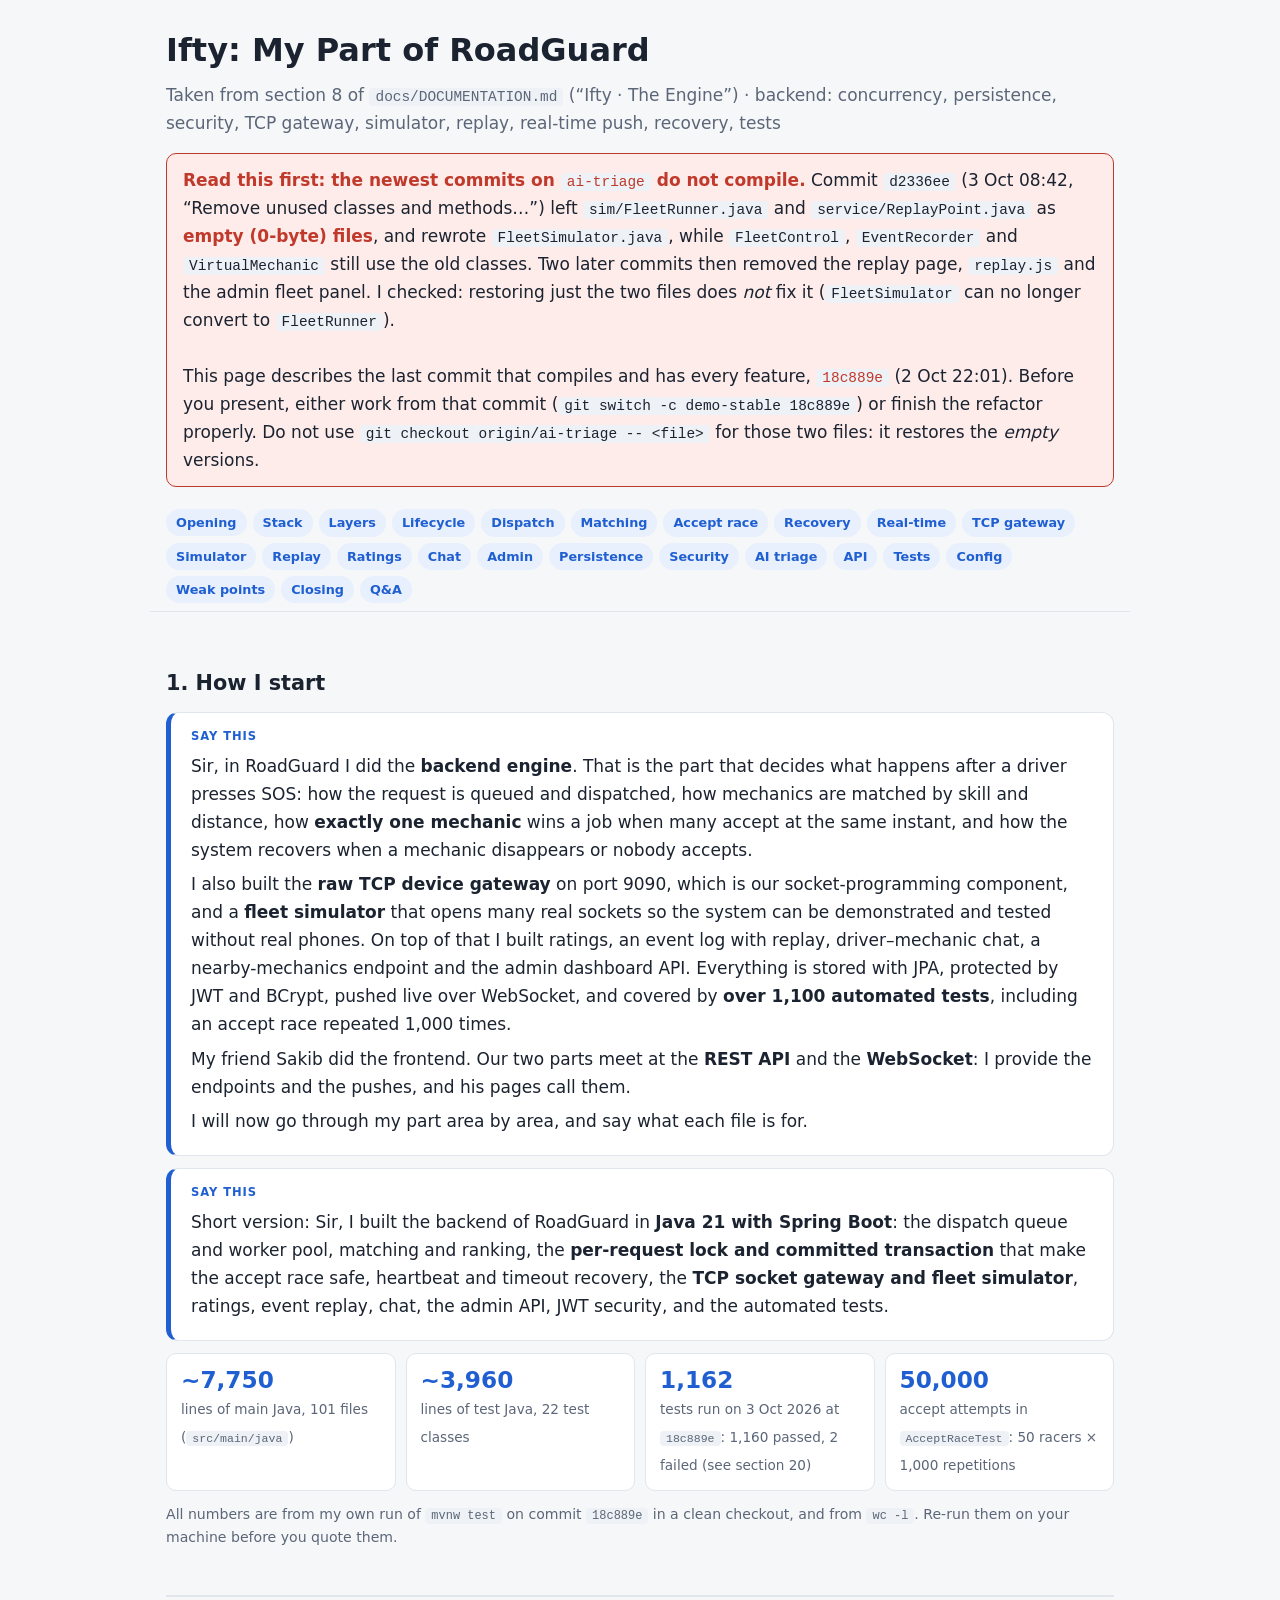
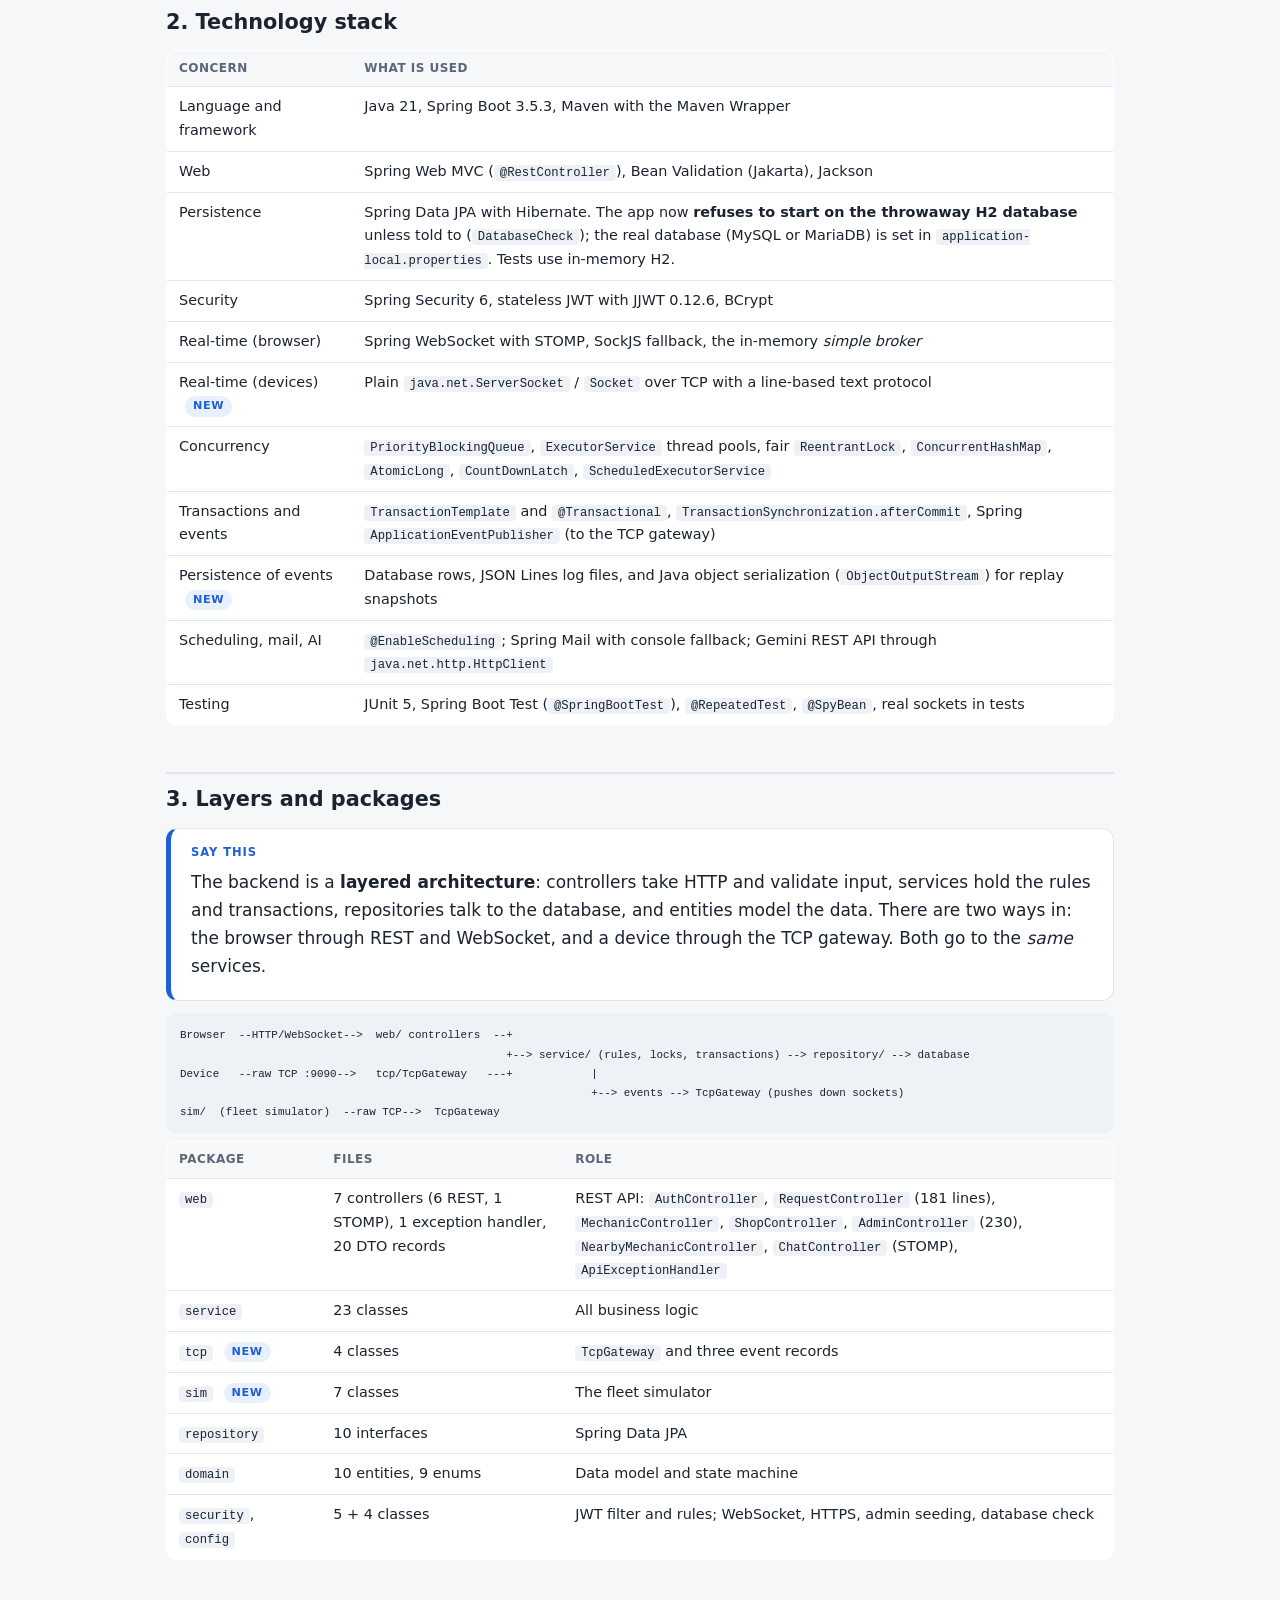
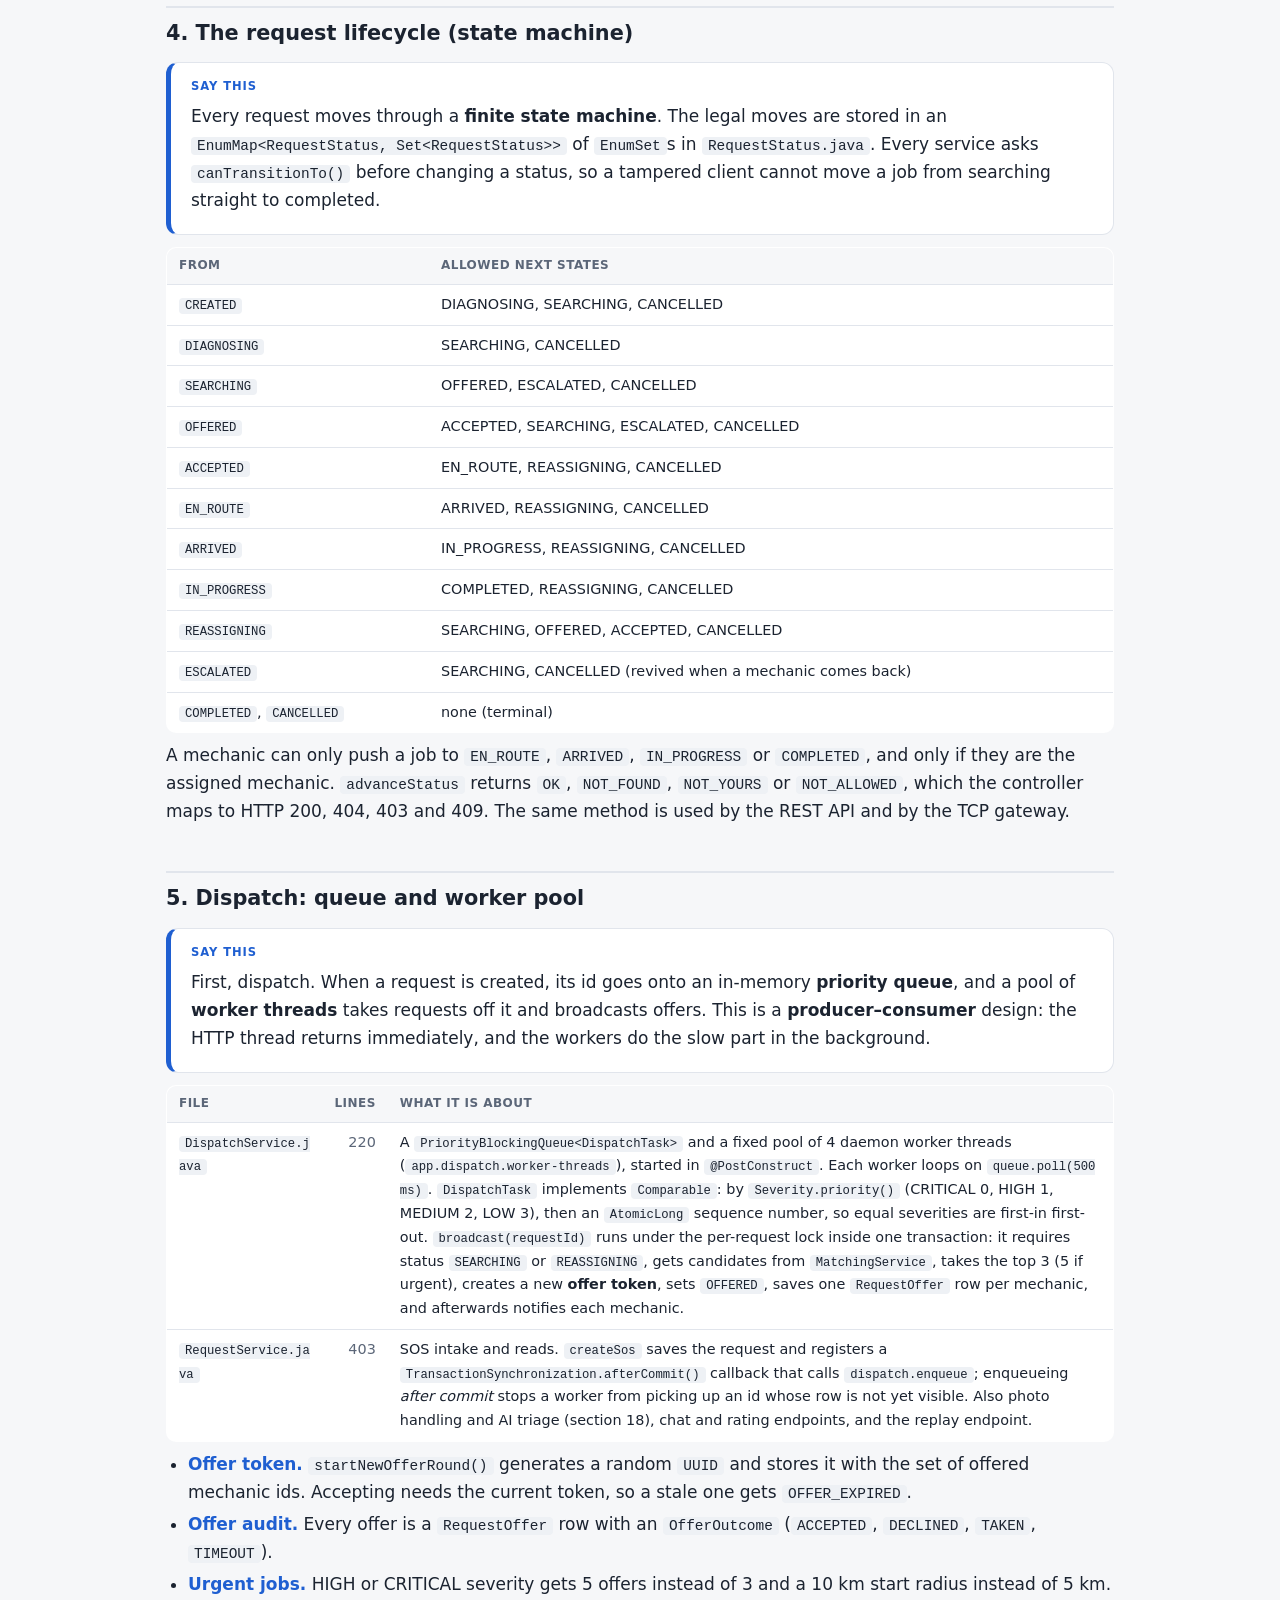
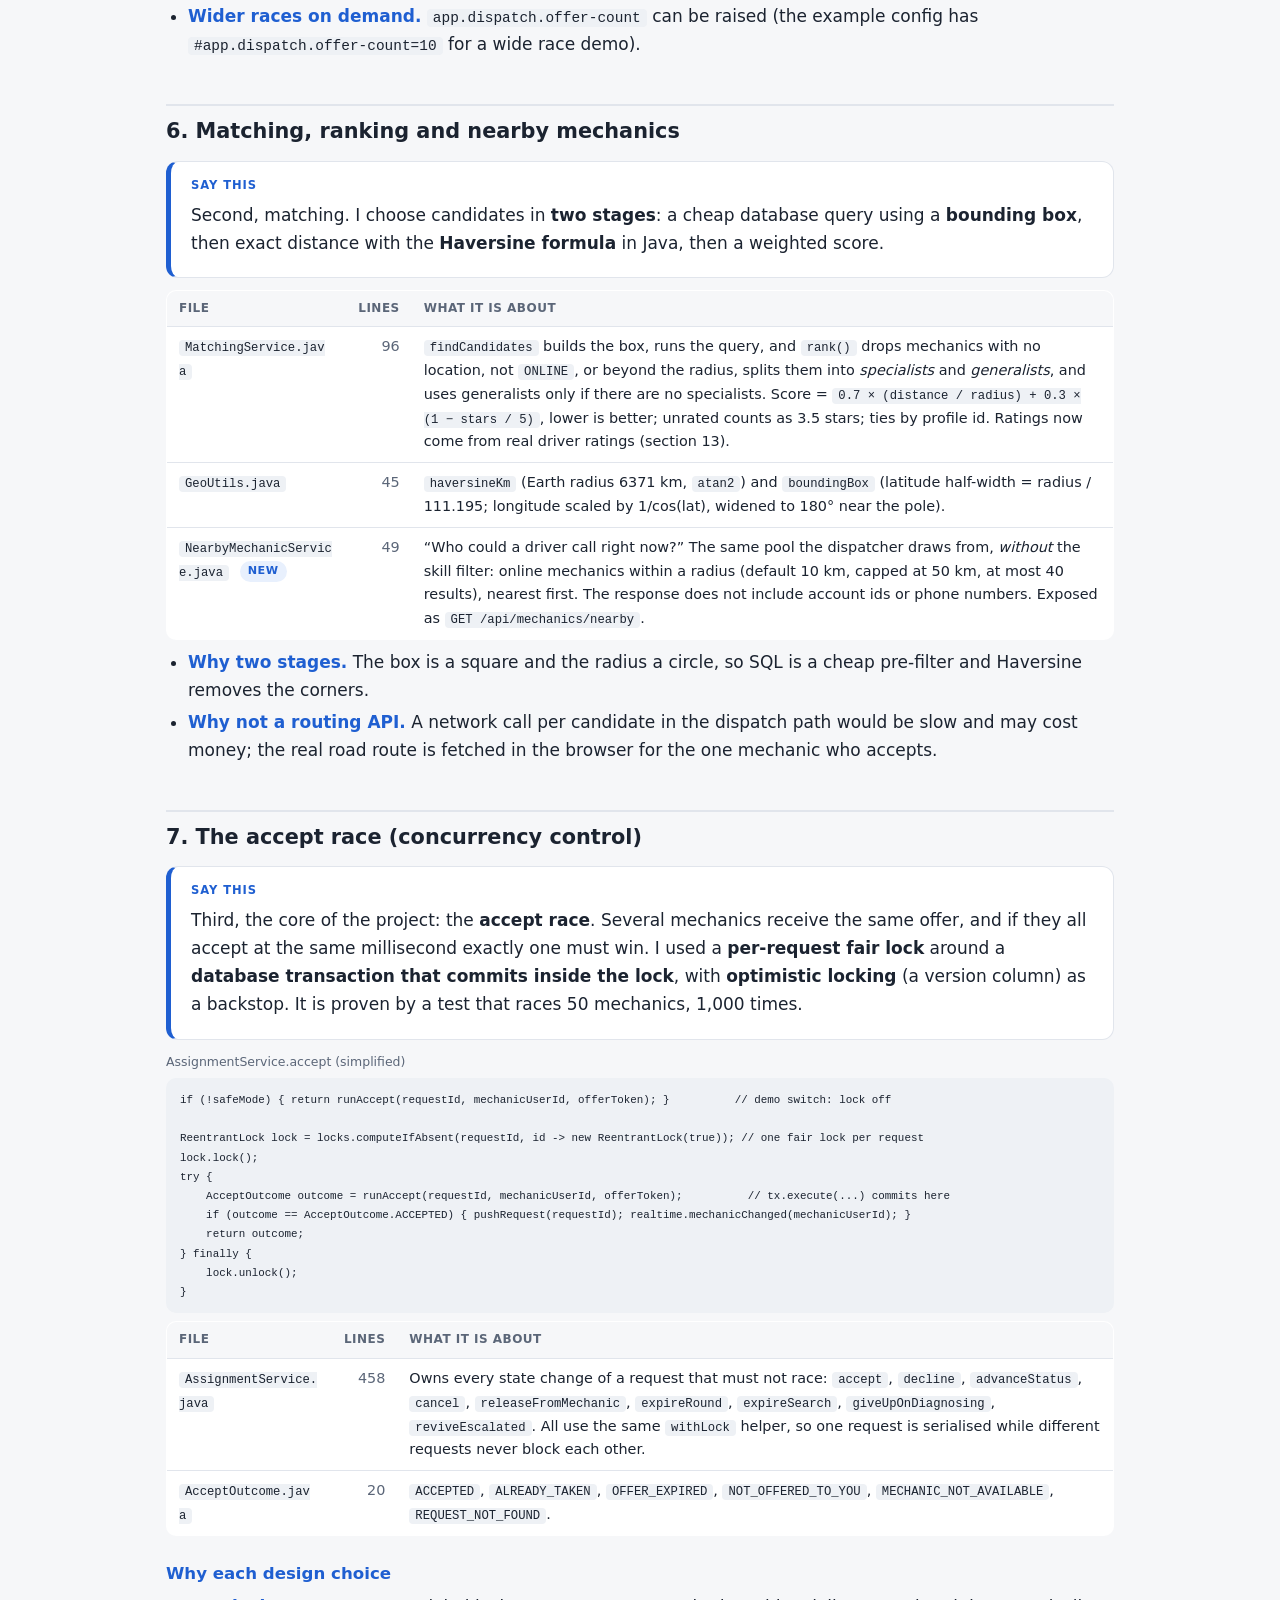
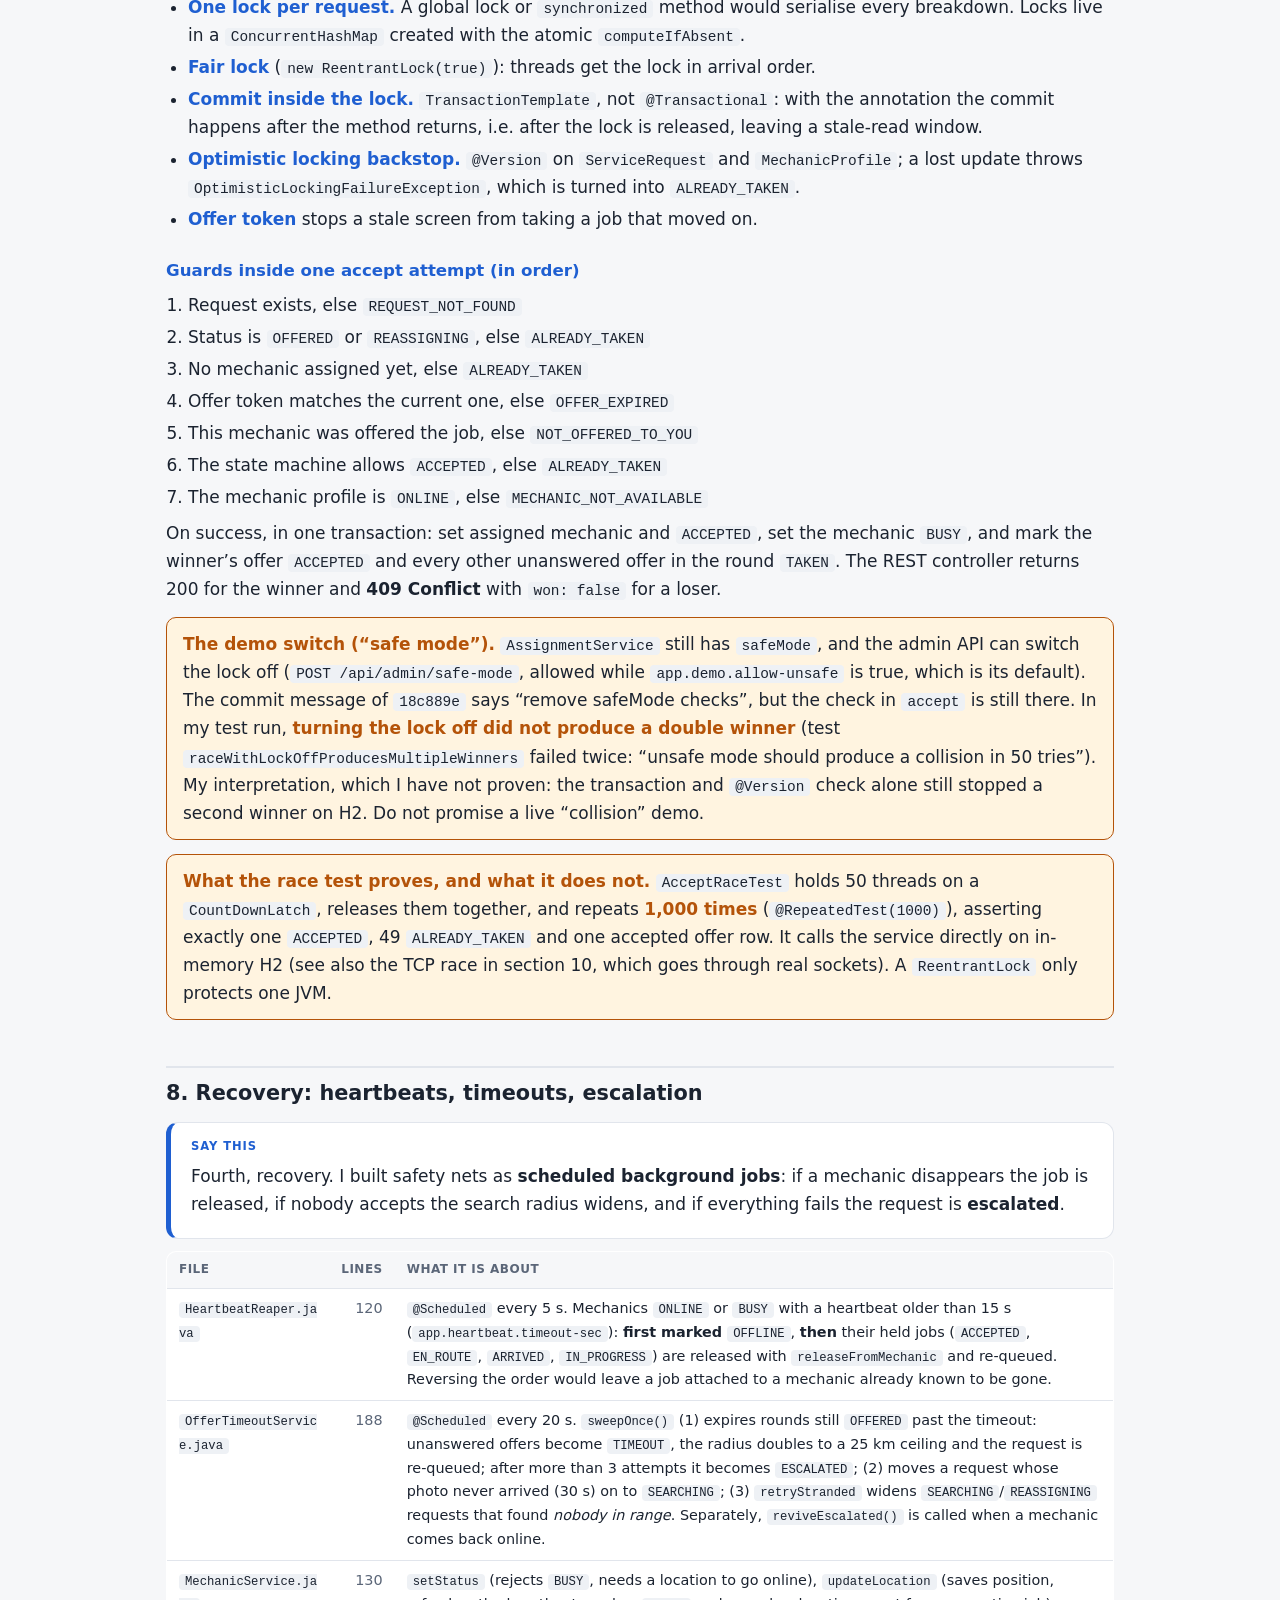
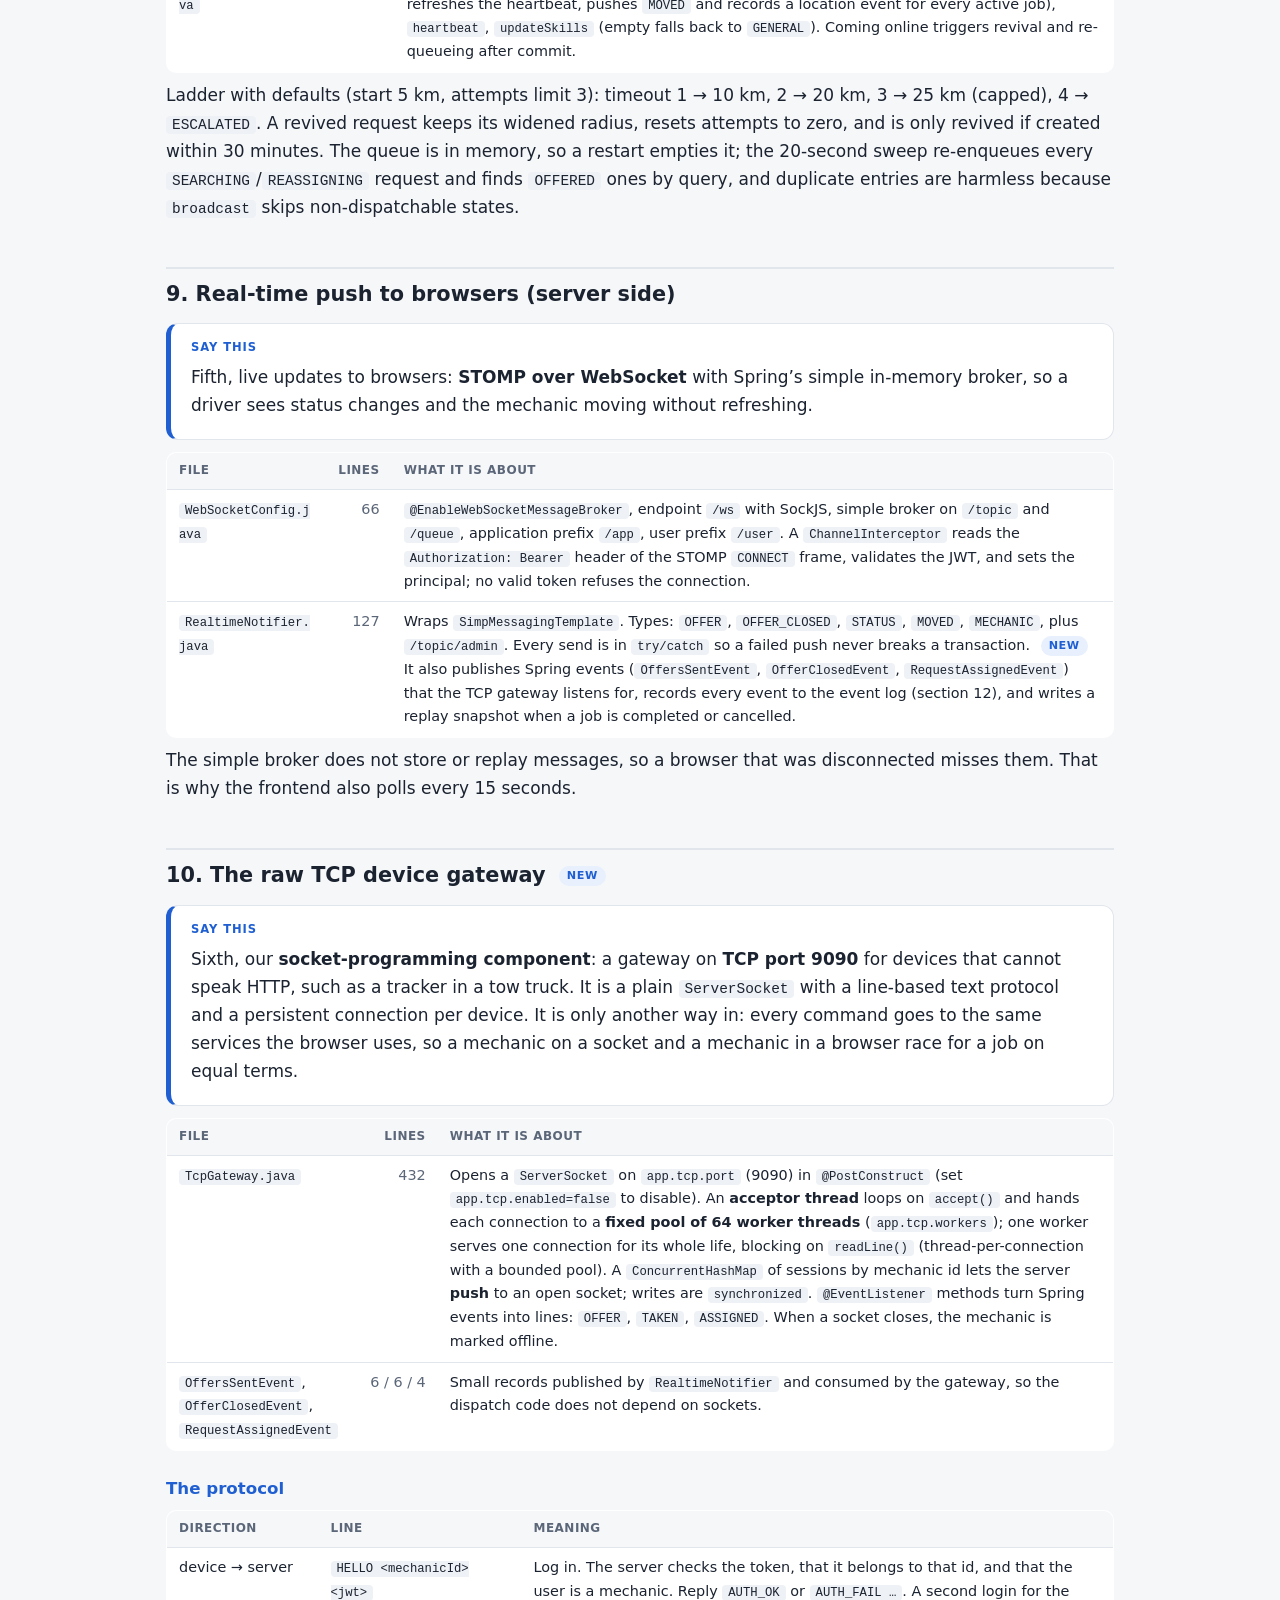
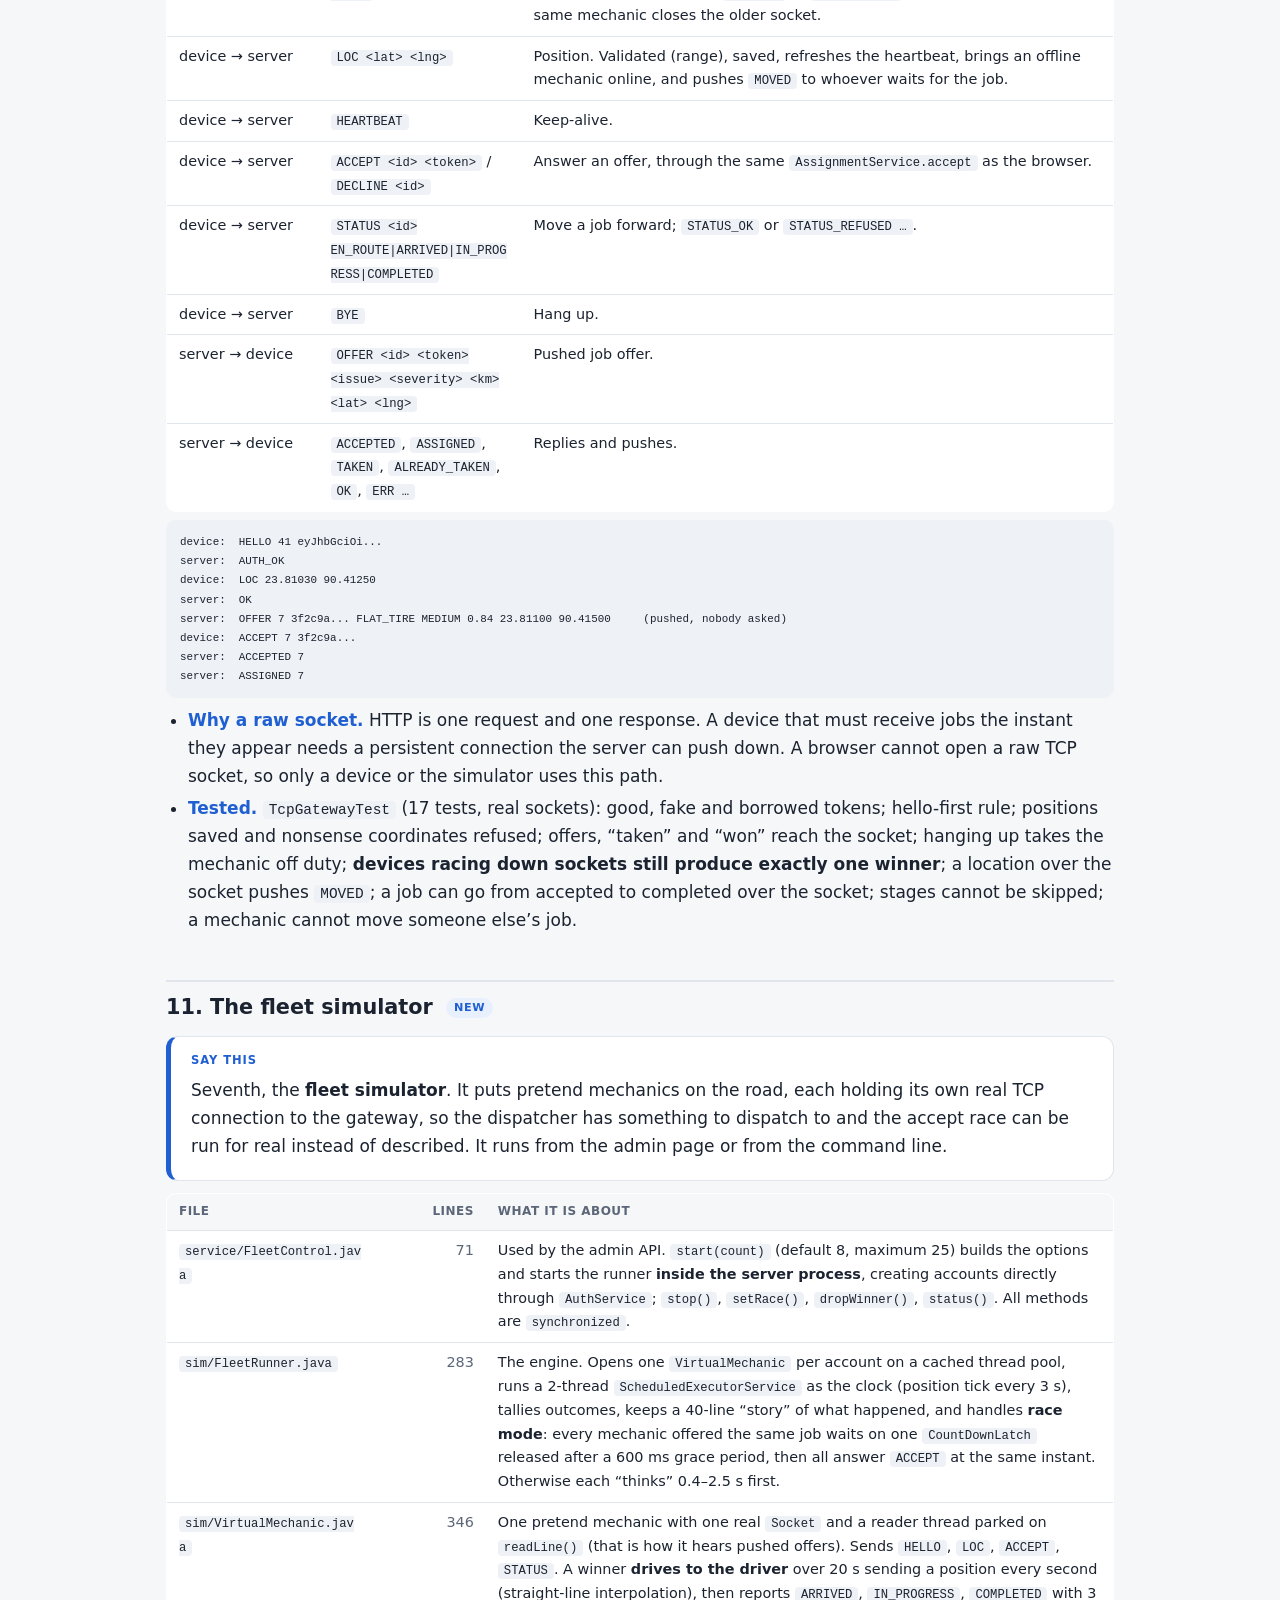
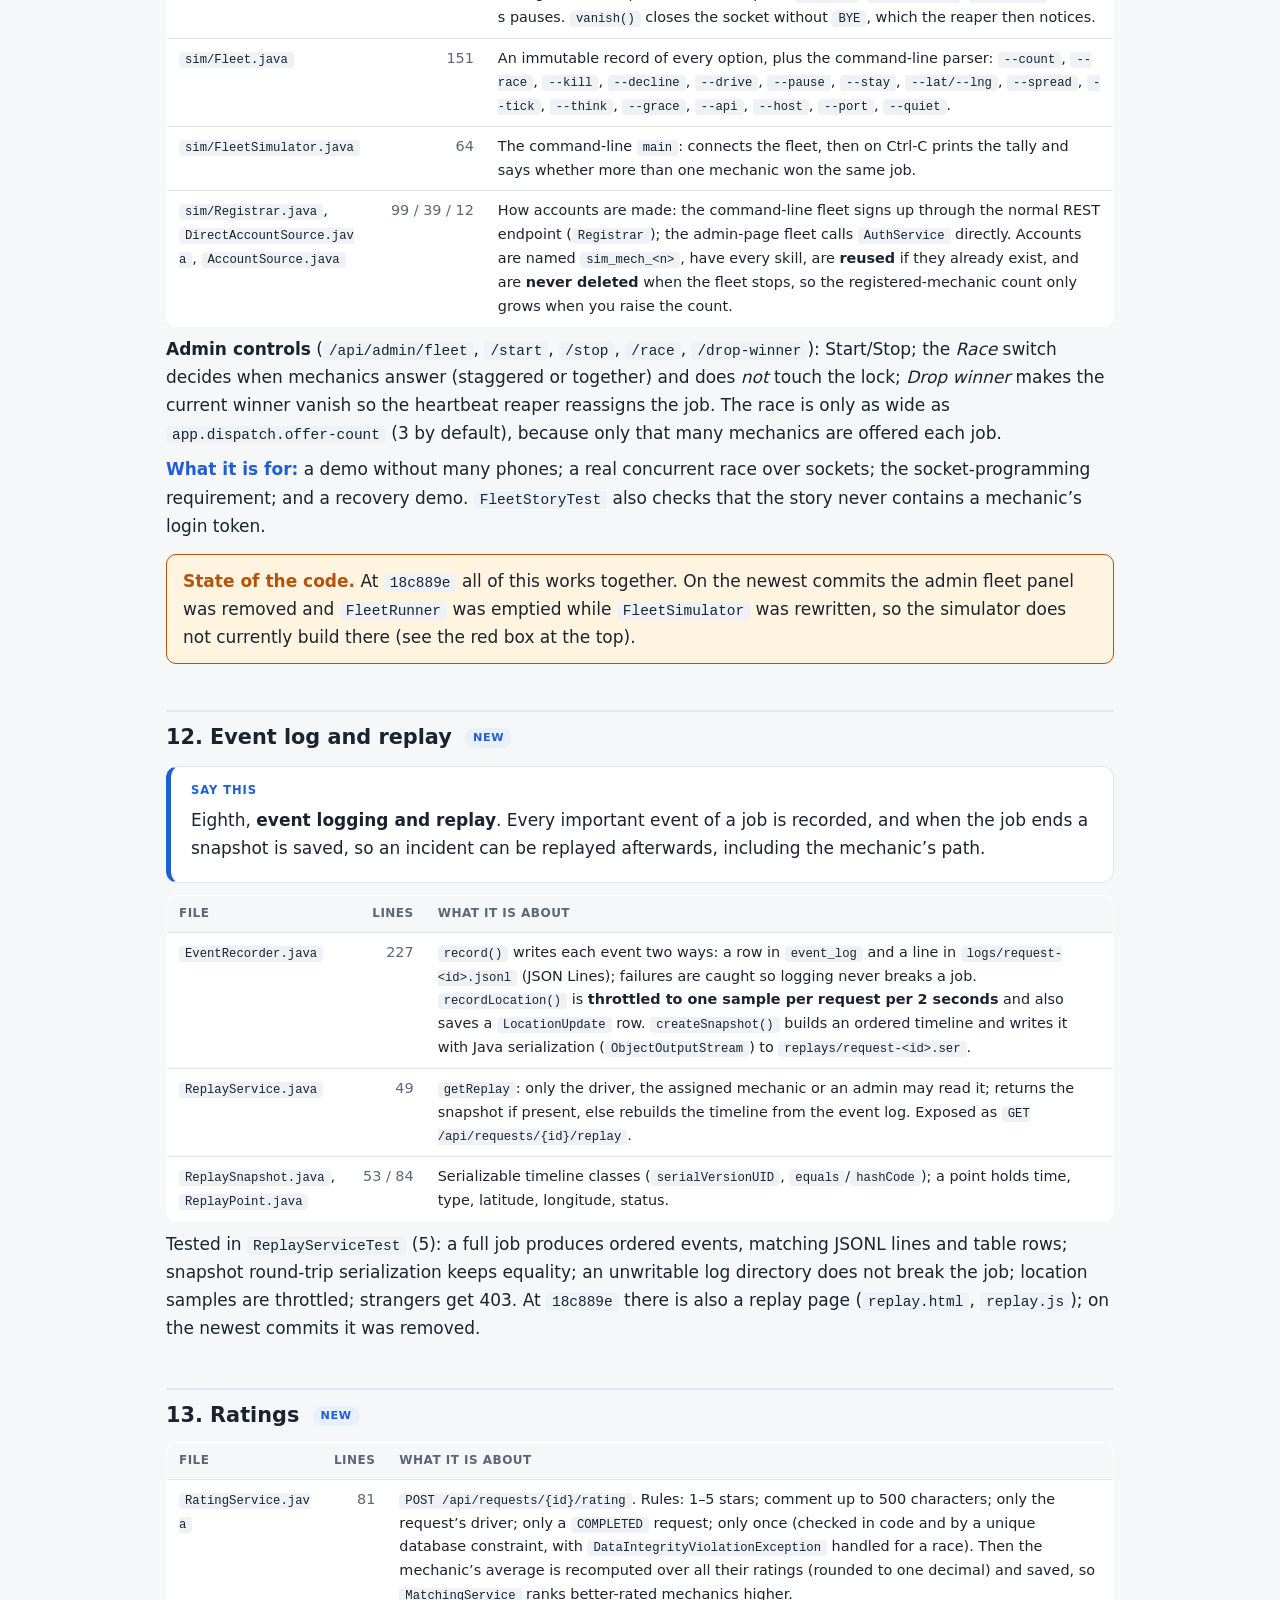
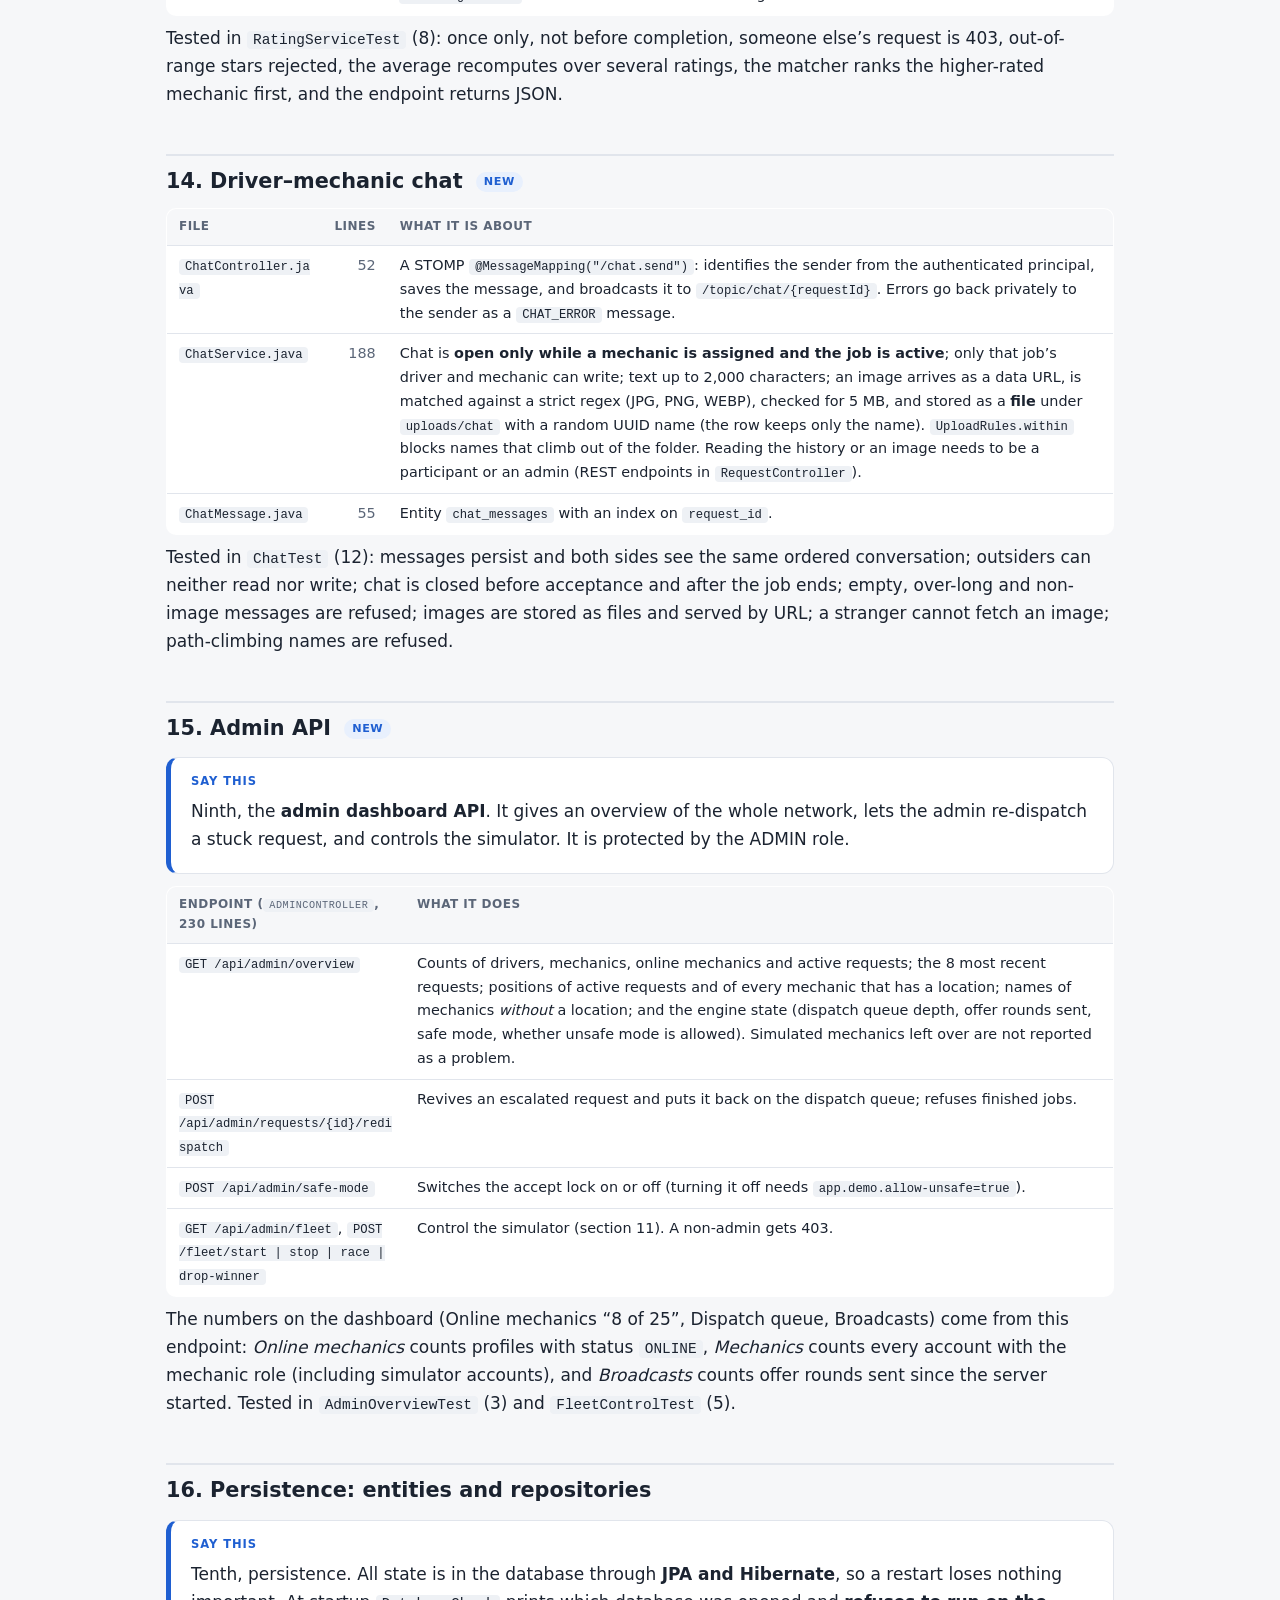
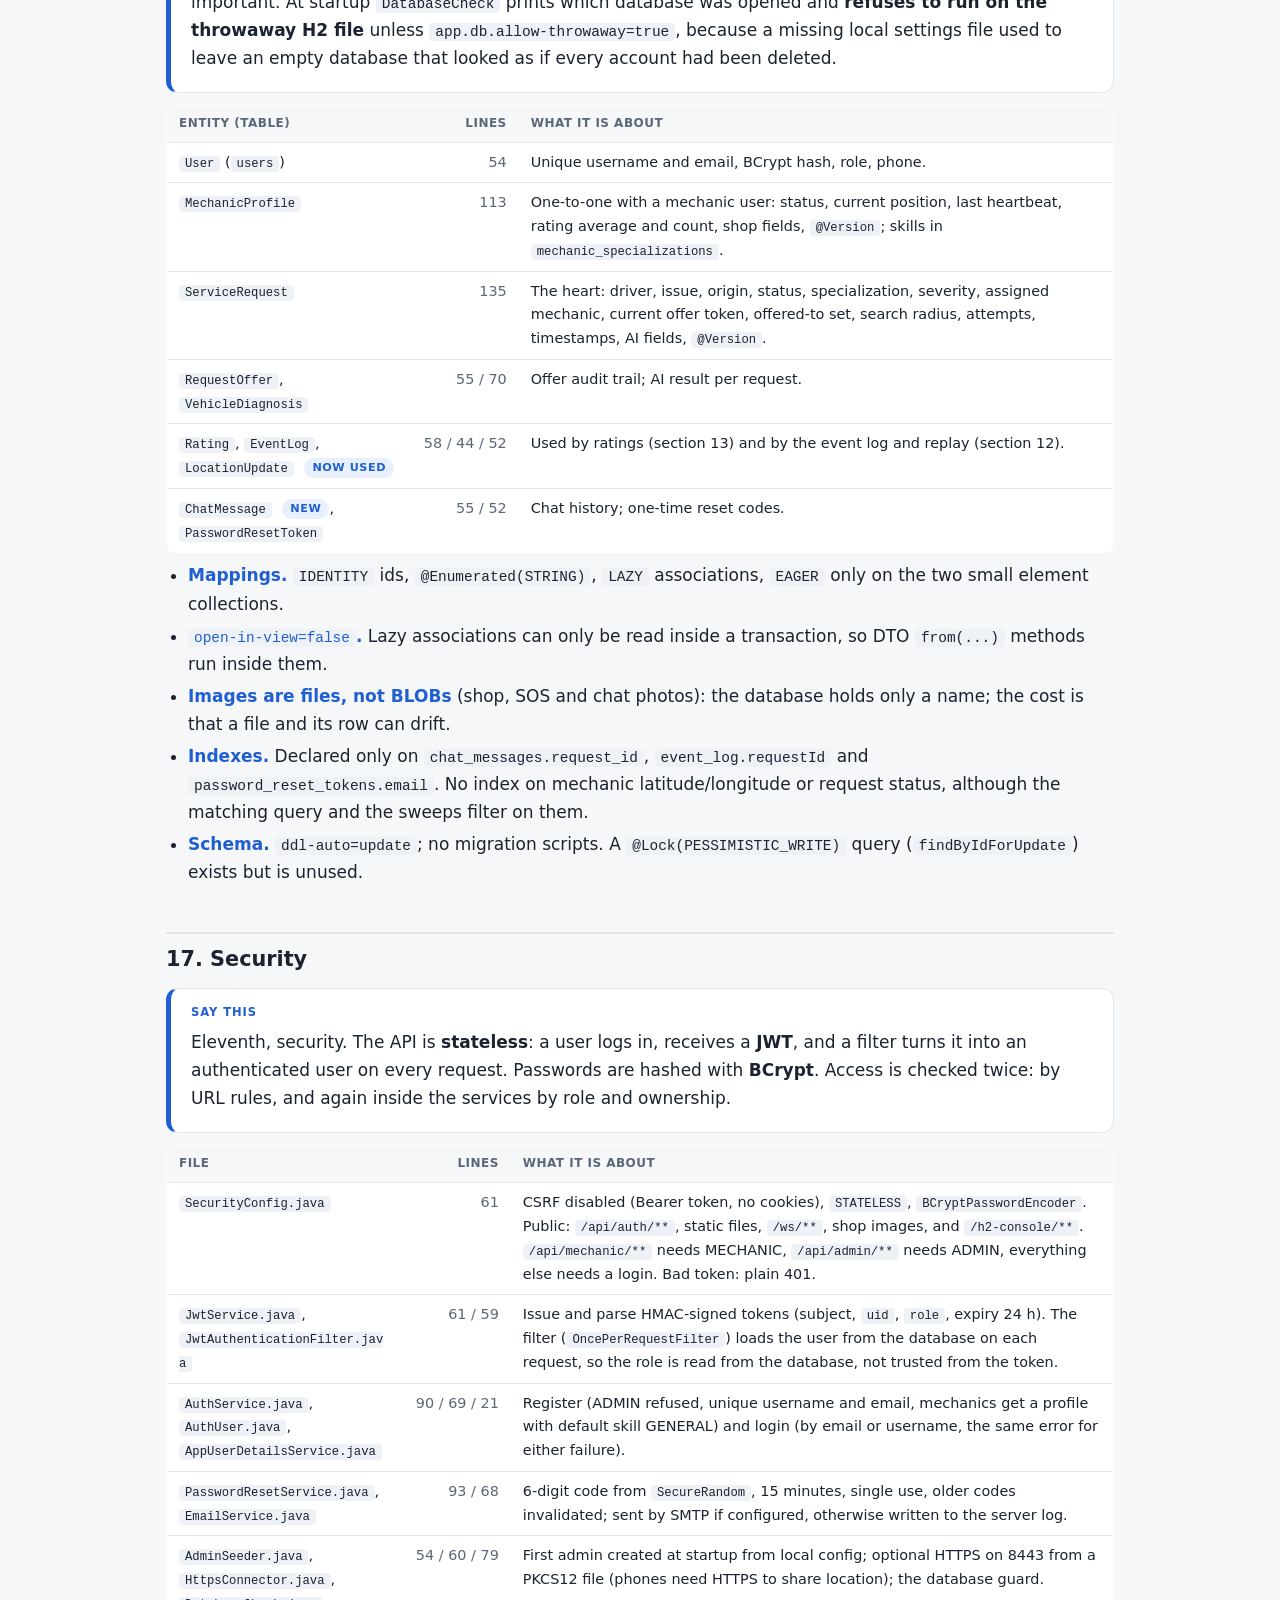
==== commit 1b9ad503: "Rebuild Ifty's page from the ai-triage branch: TCP gateway, simulator, replay, ratings, chat, admin," ====
--- a/docs/ifty-part.html
+++ b/docs/ifty-part.html
@@ -31,6 +31,8 @@
   .sub { color: var(--muted); margin: 0 0 16px; }
   .small { font-size: .88rem; color: var(--muted); }
   .term { font-weight: 700; color: var(--accent); }
+  .new { display: inline-block; font-size: .7rem; font-weight: 700; letter-spacing: .05em; padding: 1px 8px; border-radius: 999px;
+    background: var(--accent-soft); color: var(--accent); vertical-align: middle; margin-left: 6px; }
   code { font: .85em ui-monospace, SFMono-Regular, Menlo, Consolas, monospace; background: var(--code);
     padding: 1px 6px; border-radius: 4px; word-break: break-word; }
   pre { background: var(--code); border-radius: 10px; padding: 12px 14px; overflow-x: auto; font-size: .8rem; line-height: 1.5; margin: 8px 0; }
@@ -39,7 +41,7 @@
 
   nav { position: sticky; top: 0; z-index: 5; background: var(--bg); border-bottom: 1px solid var(--line);
     margin: 0 -16px 8px; padding: 8px 16px; display: flex; gap: 6px; flex-wrap: wrap; }
-  nav a { color: var(--accent); text-decoration: none; font-size: .82rem; font-weight: 600;
+  nav a { color: var(--accent); text-decoration: none; font-size: .8rem; font-weight: 600;
     padding: 3px 10px; border-radius: 999px; background: var(--accent-soft); }
 
   .say { background: var(--card); border: 1px solid var(--line); border-left: 5px solid var(--accent);
@@ -86,7 +88,14 @@
 <div class="wrap">
 
   <h1>Ifty: My Part of RoadGuard</h1>
-  <p class="sub">Taken from section 8 of <code>docs/DOCUMENTATION.md</code> (&ldquo;Ifty &middot; The Engine&rdquo;) &middot; backend: concurrency, persistence, security, real-time push, recovery, tests</p>
+  <p class="sub">Taken from section 8 of <code>docs/DOCUMENTATION.md</code> (&ldquo;Ifty &middot; The Engine&rdquo;) &middot; backend: concurrency, persistence, security, TCP gateway, simulator, replay, real-time push, recovery, tests</p>
+
+  <div class="risk"><strong>Read this first: the newest commits on <code>ai-triage</code> do not compile.</strong>
+    Commit <code>d2336ee</code> (3 Oct 08:42, &ldquo;Remove unused classes and methods&hellip;&rdquo;) left <code>sim/FleetRunner.java</code> and <code>service/ReplayPoint.java</code> as <strong>empty (0-byte) files</strong>, and rewrote <code>FleetSimulator.java</code>,
+    while <code>FleetControl</code>, <code>EventRecorder</code> and <code>VirtualMechanic</code> still use the old classes. Two later commits then removed the replay page, <code>replay.js</code> and the admin fleet panel.
+    I checked: restoring just the two files does <em>not</em> fix it (<code>FleetSimulator</code> can no longer convert to <code>FleetRunner</code>).
+    <br><br>This page describes the last commit that compiles and has every feature, <strong><code>18c889e</code></strong> (2 Oct 22:01). Before you present, either work from that commit (<code>git switch -c demo-stable 18c889e</code>) or finish the refactor properly.
+    Do not use <code>git checkout origin/ai-triage -- &lt;file&gt;</code> for those two files: it restores the <em>empty</em> versions.</div>
 
   <nav>
     <a href="#intro">Opening</a>
@@ -98,6 +107,12 @@
     <a href="#race">Accept race</a>
     <a href="#recovery">Recovery</a>
     <a href="#push">Real-time</a>
+    <a href="#tcp">TCP gateway</a>
+    <a href="#sim">Simulator</a>
+    <a href="#replay">Replay</a>
+    <a href="#rating">Ratings</a>
+    <a href="#chat">Chat</a>
+    <a href="#admin">Admin</a>
     <a href="#data">Persistence</a>
     <a href="#security">Security</a>
     <a href="#ai">AI triage</a>
@@ -113,77 +128,75 @@
   <h2 id="intro" style="border-top:0">1. How I start</h2>
   <div class="say">
     <p>Sir, in RoadGuard I did the <strong>backend engine</strong>. That is the part that decides what happens after a driver presses SOS:
-      how the request is queued and dispatched, how mechanics are matched by skill and distance, how <strong>exactly one mechanic</strong> wins a job when many accept
-      at the same instant, how the system recovers when a mechanic disappears or nobody accepts, how data is stored, how users are authenticated and authorised,
-      how live updates are pushed, and how the AI photo check is called. I also wrote the REST API and the automated tests.</p>
-    <p>My friend Sakib did the frontend, which is everything the user sees. Our two parts meet at the <strong>REST API</strong> and the <strong>WebSocket</strong>.
-      I provide the endpoints and the pushes, and his pages call them.</p>
+      how the request is queued and dispatched, how mechanics are matched by skill and distance, how <strong>exactly one mechanic</strong> wins a job when many accept at the same instant,
+      and how the system recovers when a mechanic disappears or nobody accepts.</p>
+    <p>I also built the <strong>raw TCP device gateway</strong> on port 9090, which is our socket-programming component, and a <strong>fleet simulator</strong> that opens many real sockets so the system can be demonstrated and tested without real phones.
+      On top of that I built ratings, an event log with replay, driver&ndash;mechanic chat, a nearby-mechanics endpoint and the admin dashboard API.
+      Everything is stored with JPA, protected by JWT and BCrypt, pushed live over WebSocket, and covered by <strong>over 1,100 automated tests</strong>, including an accept race repeated 1,000 times.</p>
+    <p>My friend Sakib did the frontend. Our two parts meet at the <strong>REST API</strong> and the <strong>WebSocket</strong>: I provide the endpoints and the pushes, and his pages call them.</p>
     <p>I will now go through my part area by area, and say what each file is for.</p>
   </div>
   <div class="say">
-    <p>Short version: Sir, I built the backend of RoadGuard in <strong>Java 21 with Spring Boot</strong>: the dispatch queue and worker pool, the matching and ranking,
-      the <strong>per-request lock and database transaction</strong> that make the accept race safe, the heartbeat and timeout recovery jobs, the JPA persistence layer,
-      <strong>JWT security with BCrypt</strong>, the WebSocket push, the AI triage service, the REST API and <strong>122 automated tests</strong>.</p>
+    <p>Short version: Sir, I built the backend of RoadGuard in <strong>Java 21 with Spring Boot</strong>: the dispatch queue and worker pool, matching and ranking, the <strong>per-request lock and committed transaction</strong> that make the accept race safe,
+      heartbeat and timeout recovery, the <strong>TCP socket gateway and fleet simulator</strong>, ratings, event replay, chat, the admin API, JWT security, and the automated tests.</p>
   </div>
 
   <div class="stats">
-    <div class="stat"><b>~4,800</b><span>lines of main Java in <code>src/main/java</code></span></div>
-    <div class="stat"><b>~1,900</b><span>lines of test Java</span></div>
-    <div class="stat"><b>122</b><span>tests, 12 test classes, 0 failures (run on 2 Oct 2026)</span></div>
-    <div class="stat"><b>9</b><span>entities plus 9 enums</span></div>
-  </div>
+    <div class="stat"><b>~7,750</b><span>lines of main Java, 101 files (<code>src/main/java</code>)</span></div>
+    <div class="stat"><b>~3,960</b><span>lines of test Java, 22 test classes</span></div>
+    <div class="stat"><b>1,162</b><span>tests run on 3 Oct 2026 at <code>18c889e</code>: 1,160 passed, 2 failed (see section 20)</span></div>
+    <div class="stat"><b>50,000</b><span>accept attempts in <code>AcceptRaceTest</code>: 50 racers &times; 1,000 repetitions</span></div>
+  </div>
+  <p class="small">All numbers are from my own run of <code>mvnw test</code> on commit <code>18c889e</code> in a clean checkout, and from <code>wc -l</code>. Re-run them on your machine before you quote them.</p>
 
   <!-- ============================================================ -->
   <h2 id="stack">2. Technology stack</h2>
   <div class="tablewrap"><table>
     <thead><tr><th>Concern</th><th>What is used</th></tr></thead>
     <tbody>
-      <tr><td>Language and framework</td><td>Java 21, Spring Boot 3.5.3 (<code>spring-boot-starter-parent</code>), Maven with the Maven Wrapper</td></tr>
+      <tr><td>Language and framework</td><td>Java 21, Spring Boot 3.5.3, Maven with the Maven Wrapper</td></tr>
       <tr><td>Web</td><td>Spring Web MVC (<code>@RestController</code>), Bean Validation (Jakarta), Jackson</td></tr>
-      <tr><td>Persistence</td><td>Spring Data JPA with Hibernate. H2 (file mode) by default; MySQL and MariaDB drivers are on the classpath. <code>ddl-auto=update</code>, <code>open-in-view=false</code></td></tr>
-      <tr><td>Security</td><td>Spring Security 6, stateless JWT with JJWT 0.12.6, BCrypt password hashing</td></tr>
-      <tr><td>Real-time</td><td>Spring WebSocket with STOMP, SockJS fallback, the in-memory <em>simple broker</em></td></tr>
-      <tr><td>Scheduling</td><td><code>@EnableScheduling</code>, <code>@Scheduled(fixedDelay)</code></td></tr>
-      <tr><td>Concurrency</td><td><code>PriorityBlockingQueue</code>, fixed thread pool (<code>ExecutorService</code>), <code>ReentrantLock</code> (fair), <code>ConcurrentHashMap</code>, <code>AtomicLong</code></td></tr>
-      <tr><td>Transactions</td><td><code>TransactionTemplate</code> (programmatic) and <code>@Transactional</code> (declarative), <code>TransactionSynchronization.afterCommit</code></td></tr>
-      <tr><td>Email</td><td>Spring Mail with an automatic fallback to console logging when SMTP is not configured</td></tr>
-      <tr><td>AI</td><td>Google Gemini REST API called with <code>java.net.http.HttpClient</code></td></tr>
-      <tr><td>Boilerplate</td><td>Lombok (<code>@RequiredArgsConstructor</code>, <code>@Getter</code>, <code>@Slf4j</code>), Java records for DTOs</td></tr>
-      <tr><td>Testing</td><td>JUnit 5, Spring Boot Test (<code>@SpringBootTest</code>), <code>@RepeatedTest</code>, <code>CountDownLatch</code>, H2 in-memory (<code>create-drop</code>)</td></tr>
+      <tr><td>Persistence</td><td>Spring Data JPA with Hibernate. The app now <strong>refuses to start on the throwaway H2 database</strong> unless told to (<code>DatabaseCheck</code>); the real database (MySQL or MariaDB) is set in <code>application-local.properties</code>. Tests use in-memory H2.</td></tr>
+      <tr><td>Security</td><td>Spring Security 6, stateless JWT with JJWT 0.12.6, BCrypt</td></tr>
+      <tr><td>Real-time (browser)</td><td>Spring WebSocket with STOMP, SockJS fallback, the in-memory <em>simple broker</em></td></tr>
+      <tr><td>Real-time (devices) <span class="new">NEW</span></td><td>Plain <code>java.net.ServerSocket</code> / <code>Socket</code> over TCP with a line-based text protocol</td></tr>
+      <tr><td>Concurrency</td><td><code>PriorityBlockingQueue</code>, <code>ExecutorService</code> thread pools, fair <code>ReentrantLock</code>, <code>ConcurrentHashMap</code>, <code>AtomicLong</code>, <code>CountDownLatch</code>, <code>ScheduledExecutorService</code></td></tr>
+      <tr><td>Transactions and events</td><td><code>TransactionTemplate</code> and <code>@Transactional</code>, <code>TransactionSynchronization.afterCommit</code>, Spring <code>ApplicationEventPublisher</code> (to the TCP gateway)</td></tr>
+      <tr><td>Persistence of events <span class="new">NEW</span></td><td>Database rows, JSON Lines log files, and Java object serialization (<code>ObjectOutputStream</code>) for replay snapshots</td></tr>
+      <tr><td>Scheduling, mail, AI</td><td><code>@EnableScheduling</code>; Spring Mail with console fallback; Gemini REST API through <code>java.net.http.HttpClient</code></td></tr>
+      <tr><td>Testing</td><td>JUnit 5, Spring Boot Test (<code>@SpringBootTest</code>), <code>@RepeatedTest</code>, <code>@SpyBean</code>, real sockets in tests</td></tr>
     </tbody>
   </table></div>
 
   <!-- ============================================================ -->
   <h2 id="layers">3. Layers and packages</h2>
   <div class="say">
-    <p>The backend is a classic <strong>layered architecture</strong>: controllers at the top take HTTP and validate input, services hold the business rules and transactions,
-      repositories talk to the database through Spring Data JPA, and entities model the data. Security and configuration sit beside them.</p>
-  </div>
-<pre><code>HTTP / WebSocket
-   web/            @RestController + DTO records + ApiExceptionHandler     (validate, map status codes)
-   service/        business rules, concurrency, transactions, schedulers
-   repository/     Spring Data JPA interfaces (derived queries + JPQL)
-   domain/         JPA entities and enums
-   security/       JWT filter, JwtService, SecurityConfig
-   config/         WebSocketConfig, HttpsConnector, AdminSeeder</code></pre>
+    <p>The backend is a <strong>layered architecture</strong>: controllers take HTTP and validate input, services hold the rules and transactions, repositories talk to the database, and entities model the data.
+      There are two ways in: the browser through REST and WebSocket, and a device through the TCP gateway. Both go to the <em>same</em> services.</p>
+  </div>
+<pre><code>Browser  --HTTP/WebSocket-->  web/ controllers  --+
+                                                  +--> service/ (rules, locks, transactions) --> repository/ --> database
+Device   --raw TCP :9090-->   tcp/TcpGateway   ---+            |
+                                                               +--> events --> TcpGateway (pushes down sockets)
+sim/  (fleet simulator)  --raw TCP-->  TcpGateway</code></pre>
   <div class="tablewrap"><table>
     <thead><tr><th>Package</th><th>Files</th><th>Role</th></tr></thead>
     <tbody>
-      <tr><td><code>web</code></td><td>4 controllers, 1 exception handler, 17 DTO records</td><td>The REST API: <code>AuthController</code> (59 lines), <code>MechanicController</code> (92), <code>RequestController</code> (137), <code>ShopController</code> (46), <code>ApiExceptionHandler</code> (53)</td></tr>
-      <tr><td><code>service</code></td><td>15 classes</td><td>All business logic (details below)</td></tr>
-      <tr><td><code>repository</code></td><td>9 interfaces</td><td>Spring Data JPA repositories</td></tr>
-      <tr><td><code>domain</code></td><td>9 entities, 9 enums</td><td>The data model and the state machine</td></tr>
-      <tr><td><code>security</code></td><td>5 classes</td><td>Authentication filter, token service, URL rules</td></tr>
-      <tr><td><code>config</code></td><td>3 classes</td><td>WebSocket, HTTPS, admin seeding</td></tr>
+      <tr><td><code>web</code></td><td>7 controllers (6 REST, 1 STOMP), 1 exception handler, 20 DTO records</td><td>REST API: <code>AuthController</code>, <code>RequestController</code> (181 lines), <code>MechanicController</code>, <code>ShopController</code>, <code>AdminController</code> (230), <code>NearbyMechanicController</code>, <code>ChatController</code> (STOMP), <code>ApiExceptionHandler</code></td></tr>
+      <tr><td><code>service</code></td><td>23 classes</td><td>All business logic</td></tr>
+      <tr><td><code>tcp</code> <span class="new">NEW</span></td><td>4 classes</td><td><code>TcpGateway</code> and three event records</td></tr>
+      <tr><td><code>sim</code> <span class="new">NEW</span></td><td>7 classes</td><td>The fleet simulator</td></tr>
+      <tr><td><code>repository</code></td><td>10 interfaces</td><td>Spring Data JPA</td></tr>
+      <tr><td><code>domain</code></td><td>10 entities, 9 enums</td><td>Data model and state machine</td></tr>
+      <tr><td><code>security</code>, <code>config</code></td><td>5 + 4 classes</td><td>JWT filter and rules; WebSocket, HTTPS, admin seeding, database check</td></tr>
     </tbody>
   </table></div>
 
   <!-- ============================================================ -->
   <h2 id="lifecycle">4. The request lifecycle (state machine)</h2>
   <div class="say">
-    <p>Every request moves through a <strong>finite state machine</strong>. The legal moves are stored in an <code>EnumMap&lt;RequestStatus, Set&lt;RequestStatus&gt;&gt;</code> of <code>EnumSet</code>s
-      in <code>RequestStatus.java</code>. Every service method asks <code>canTransitionTo()</code> before it changes a status, so a tampered client cannot move a job
-      from searching straight to completed. The rules are enforced on the server.</p>
+    <p>Every request moves through a <strong>finite state machine</strong>. The legal moves are stored in an <code>EnumMap&lt;RequestStatus, Set&lt;RequestStatus&gt;&gt;</code> of <code>EnumSet</code>s in <code>RequestStatus.java</code>.
+      Every service asks <code>canTransitionTo()</code> before changing a status, so a tampered client cannot move a job from searching straight to completed.</p>
   </div>
   <div class="tablewrap"><table>
     <thead><tr><th>From</th><th>Allowed next states</th></tr></thead>
@@ -198,437 +211,551 @@
       <tr><td><code>IN_PROGRESS</code></td><td>COMPLETED, REASSIGNING, CANCELLED</td></tr>
       <tr><td><code>REASSIGNING</code></td><td>SEARCHING, OFFERED, ACCEPTED, CANCELLED</td></tr>
       <tr><td><code>ESCALATED</code></td><td>SEARCHING, CANCELLED (revived when a mechanic comes back)</td></tr>
-      <tr><td><code>COMPLETED</code>, <code>CANCELLED</code></td><td>none (terminal states)</td></tr>
-    </tbody>
-  </table></div>
-  <p>A mechanic can only push a job to <code>EN_ROUTE</code>, <code>ARRIVED</code>, <code>IN_PROGRESS</code> or <code>COMPLETED</code> (<code>HANDLED_BY_MECHANIC</code>), and only if they are the assigned mechanic.
-    Other moves (offering, accepting, escalating, reassigning) are done by the engine itself. <code>AssignmentService.advanceStatus</code> returns
-    <code>OK</code>, <code>NOT_FOUND</code>, <code>NOT_YOURS</code> or <code>NOT_ALLOWED</code>, which the controller maps to HTTP 200, 404, 403 and 409.</p>
+      <tr><td><code>COMPLETED</code>, <code>CANCELLED</code></td><td>none (terminal)</td></tr>
+    </tbody>
+  </table></div>
+  <p>A mechanic can only push a job to <code>EN_ROUTE</code>, <code>ARRIVED</code>, <code>IN_PROGRESS</code> or <code>COMPLETED</code>, and only if they are the assigned mechanic. <code>advanceStatus</code> returns <code>OK</code>, <code>NOT_FOUND</code>, <code>NOT_YOURS</code> or <code>NOT_ALLOWED</code>,
+    which the controller maps to HTTP 200, 404, 403 and 409. The same method is used by the REST API and by the TCP gateway.</p>
 
   <!-- ============================================================ -->
   <h2 id="dispatch">5. Dispatch: queue and worker pool</h2>
   <div class="say">
-    <p>First, dispatch. When a request is created, its id goes onto an in-memory <strong>priority queue</strong>, and a pool of <strong>worker threads</strong> takes requests off the queue and
-      broadcasts offers to mechanics. This is a <strong>producer&ndash;consumer</strong> design: the HTTP thread is the producer and returns immediately, and the workers are the consumers,
-      so a slow dispatch never blocks the driver&rsquo;s request.</p>
-  </div>
-  <div class="tablewrap"><table>
-    <thead><tr><th>File</th><th class="n">Lines</th><th>What it is about</th></tr></thead>
-    <tbody>
-      <tr><td><code>DispatchService.java</code></td><td class="n">220</td><td>The dispatcher. A <code>PriorityBlockingQueue&lt;DispatchTask&gt;</code> and a fixed pool of 4 daemon worker threads (<code>app.dispatch.worker-threads</code>) started in <code>@PostConstruct</code> and stopped in <code>@PreDestroy</code>.
-        Each worker loops on <code>queue.poll(500 ms)</code>. <code>DispatchTask</code> is a record implementing <code>Comparable</code>: it orders by <code>Severity.priority()</code> (CRITICAL 0, HIGH 1, MEDIUM 2, LOW 3), then by an <code>AtomicLong</code> sequence number, so equal severities are served in first-in first-out order.
-        <code>broadcast(requestId)</code> runs under the per-request lock inside one transaction: it loads the request, requires status <code>SEARCHING</code> or <code>REASSIGNING</code>, asks <code>MatchingService</code> for candidates, takes the top 3 (5 if the severity is urgent), creates a new <strong>offer token</strong>, sets <code>OFFERED</code>, saves one <code>RequestOffer</code> row per mechanic, and after the transaction pushes an <code>OFFER</code> message to each mechanic.</td></tr>
-      <tr><td><code>RequestService.java</code></td><td class="n">362</td><td>SOS intake and the read side. <code>createSos</code> saves the request as <code>SEARCHING</code> (or <code>DIAGNOSING</code> if a photo is coming) and registers a <code>TransactionSynchronization.afterCommit()</code> callback that calls <code>dispatch.enqueue</code>.
-        Enqueueing <em>after commit</em> matters: a worker could otherwise pick up the id before the row is visible to other transactions.</td></tr>
+    <p>First, dispatch. When a request is created, its id goes onto an in-memory <strong>priority queue</strong>, and a pool of <strong>worker threads</strong> takes requests off it and broadcasts offers. This is a <strong>producer&ndash;consumer</strong> design:
+      the HTTP thread returns immediately, and the workers do the slow part in the background.</p>
+  </div>
+  <div class="tablewrap"><table>
+    <thead><tr><th>File</th><th class="n">Lines</th><th>What it is about</th></tr></thead>
+    <tbody>
+      <tr><td><code>DispatchService.java</code></td><td class="n">220</td><td>A <code>PriorityBlockingQueue&lt;DispatchTask&gt;</code> and a fixed pool of 4 daemon worker threads (<code>app.dispatch.worker-threads</code>), started in <code>@PostConstruct</code>. Each worker loops on <code>queue.poll(500 ms)</code>.
+        <code>DispatchTask</code> implements <code>Comparable</code>: by <code>Severity.priority()</code> (CRITICAL 0, HIGH 1, MEDIUM 2, LOW 3), then an <code>AtomicLong</code> sequence number, so equal severities are first-in first-out.
+        <code>broadcast(requestId)</code> runs under the per-request lock inside one transaction: it requires status <code>SEARCHING</code> or <code>REASSIGNING</code>, gets candidates from <code>MatchingService</code>, takes the top 3 (5 if urgent), creates a new <strong>offer token</strong>, sets <code>OFFERED</code>, saves one <code>RequestOffer</code> row per mechanic, and afterwards notifies each mechanic.</td></tr>
+      <tr><td><code>RequestService.java</code></td><td class="n">403</td><td>SOS intake and reads. <code>createSos</code> saves the request and registers a <code>TransactionSynchronization.afterCommit()</code> callback that calls <code>dispatch.enqueue</code>; enqueueing <em>after commit</em> stops a worker from picking up an id whose row is not yet visible.
+        Also photo handling and AI triage (section 18), chat and rating endpoints, and the replay endpoint.</td></tr>
     </tbody>
   </table></div>
   <ul>
-    <li><span class="term">Offer token.</span> <code>ServiceRequest.startNewOfferRound()</code> generates a random <code>UUID</code> and stores it with the set of mechanic ids offered to. A mechanic must send the current token to accept; a token from an earlier round is rejected with <code>OFFER_EXPIRED</code>.</li>
-    <li><span class="term">Offer audit.</span> Every offer is a <code>RequestOffer</code> row with an <code>OfferOutcome</code> (<code>ACCEPTED</code>, <code>DECLINED</code>, <code>TAKEN</code>, <code>TIMEOUT</code>), so the history of each race is kept.</li>
-    <li><span class="term">Urgent jobs.</span> HIGH or CRITICAL severity gets 5 offers (<code>app.dispatch.urgent-offer-count</code>) instead of 3, and a 10 km start radius (<code>app.dispatch.urgent-radius-km</code>) instead of 5 km.</li>
+    <li><span class="term">Offer token.</span> <code>startNewOfferRound()</code> generates a random <code>UUID</code> and stores it with the set of offered mechanic ids. Accepting needs the current token, so a stale one gets <code>OFFER_EXPIRED</code>.</li>
+    <li><span class="term">Offer audit.</span> Every offer is a <code>RequestOffer</code> row with an <code>OfferOutcome</code> (<code>ACCEPTED</code>, <code>DECLINED</code>, <code>TAKEN</code>, <code>TIMEOUT</code>).</li>
+    <li><span class="term">Urgent jobs.</span> HIGH or CRITICAL severity gets 5 offers instead of 3 and a 10 km start radius instead of 5 km.</li>
+    <li><span class="term">Wider races on demand.</span> <code>app.dispatch.offer-count</code> can be raised (the example config has <code>#app.dispatch.offer-count=10</code> for a wide race demo).</li>
   </ul>
 
   <!-- ============================================================ -->
-  <h2 id="matching">6. Matching and ranking</h2>
-  <div class="say">
-    <p>Second, matching. I choose candidates in <strong>two stages</strong>. Stage one is a cheap database query using a <strong>bounding box</strong>. Stage two computes the exact distance with the
-      <strong>Haversine formula</strong> in Java. Then I rank the survivors with a weighted score.</p>
-  </div>
-  <div class="tablewrap"><table>
-    <thead><tr><th>File</th><th class="n">Lines</th><th>What it is about</th></tr></thead>
-    <tbody>
-      <tr><td><code>MatchingService.java</code></td><td class="n">96</td><td><code>findCandidates</code> (read-only transaction) builds the box, runs the query, and calls <code>rank()</code>. <code>rank()</code> drops mechanics with no location, not <code>ONLINE</code>, or farther than the radius by Haversine, splits them into <em>specialists</em> (have the required skill, and the skill is not GENERAL) and <em>generalists</em>, and uses the generalists only if there are no specialists.
-        Score = <code>0.7 &times; (distance / radius) + 0.3 &times; (1 &minus; stars / 5)</code>, lower is better. A mechanic with no ratings counts as a neutral 3.5 stars. Ties are broken by profile id so the order is deterministic.</td></tr>
-      <tr><td><code>GeoUtils.java</code></td><td class="n">45</td><td><code>haversineKm</code> (great-circle distance, Earth radius 6371 km, using <code>atan2</code>) and <code>boundingBox</code>: latitude half-width = <code>radius / 111.195</code> km per degree; longitude half-width = <code>radius / (111.195 &times; cos(lat))</code>, widened to 180&deg; near the pole to avoid division by zero; latitude is clamped to [&minus;90, 90].</td></tr>
-      <tr><td><code>MechanicProfileRepository.java</code></td><td class="n">46</td><td>The JPQL query <code>findCandidatesInBox</code>: status = ONLINE, location not null, latitude and longitude <code>BETWEEN</code> the box, and the mechanic has the skill (<code>:skill MEMBER OF m.specializations</code>) or GENERAL. Also <code>findByStatusInAndLastHeartbeatBefore</code> for the reaper.</td></tr>
+  <h2 id="matching">6. Matching, ranking and nearby mechanics</h2>
+  <div class="say">
+    <p>Second, matching. I choose candidates in <strong>two stages</strong>: a cheap database query using a <strong>bounding box</strong>, then exact distance with the <strong>Haversine formula</strong> in Java, then a weighted score.</p>
+  </div>
+  <div class="tablewrap"><table>
+    <thead><tr><th>File</th><th class="n">Lines</th><th>What it is about</th></tr></thead>
+    <tbody>
+      <tr><td><code>MatchingService.java</code></td><td class="n">96</td><td><code>findCandidates</code> builds the box, runs the query, and <code>rank()</code> drops mechanics with no location, not <code>ONLINE</code>, or beyond the radius, splits them into <em>specialists</em> and <em>generalists</em>, and uses generalists only if there are no specialists.
+        Score = <code>0.7 &times; (distance / radius) + 0.3 &times; (1 &minus; stars / 5)</code>, lower is better; unrated counts as 3.5 stars; ties by profile id. Ratings now come from real driver ratings (section 13).</td></tr>
+      <tr><td><code>GeoUtils.java</code></td><td class="n">45</td><td><code>haversineKm</code> (Earth radius 6371 km, <code>atan2</code>) and <code>boundingBox</code> (latitude half-width = radius / 111.195; longitude scaled by 1/cos(lat), widened to 180&deg; near the pole).</td></tr>
+      <tr><td><code>NearbyMechanicService.java</code> <span class="new">NEW</span></td><td class="n">49</td><td>&ldquo;Who could a driver call right now?&rdquo; The same pool the dispatcher draws from, <em>without</em> the skill filter: online mechanics within a radius (default 10 km, capped at 50 km, at most 40 results), nearest first. The response does not include account ids or phone numbers. Exposed as <code>GET /api/mechanics/nearby</code>.</td></tr>
     </tbody>
   </table></div>
   <ul>
-    <li><span class="term">Why two stages.</span> The box is a square and the radius is a circle, so the SQL pass is a cheap pre-filter and the Haversine pass removes the corners. This avoids computing trigonometry for every mechanic in the table.</li>
-    <li><span class="term">Why not a routing API.</span> A network call per candidate inside the dispatch path would be slow and may cost money. Cheap maths ranks everyone; a real road route is fetched only in the browser for the one mechanic who accepts.</li>
-    <li><span class="term">Complexity.</span> Ranking is O(n log n) in the number of candidates inside the box, which is small.</li>
+    <li><span class="term">Why two stages.</span> The box is a square and the radius a circle, so SQL is a cheap pre-filter and Haversine removes the corners.</li>
+    <li><span class="term">Why not a routing API.</span> A network call per candidate in the dispatch path would be slow and may cost money; the real road route is fetched in the browser for the one mechanic who accepts.</li>
   </ul>
 
   <!-- ============================================================ -->
   <h2 id="race">7. The accept race (concurrency control)</h2>
   <div class="say">
-    <p>Third, the part I consider the core of the project: the <strong>accept race</strong>. Several mechanics receive the same offer. If they all press Accept at the same millisecond, exactly one must win,
-      and the others must be told cleanly. I solved it with <strong>two layers</strong>: a <strong>per-request fair lock</strong> held around a <strong>database transaction that commits inside the lock</strong>, and
-      <strong>optimistic locking</strong> with a version column as a backstop.</p>
+    <p>Third, the core of the project: the <strong>accept race</strong>. Several mechanics receive the same offer, and if they all accept at the same millisecond exactly one must win. I used a <strong>per-request fair lock</strong> around a <strong>database transaction that commits inside the lock</strong>,
+      with <strong>optimistic locking</strong> (a version column) as a backstop. It is proven by a test that races 50 mechanics, 1,000 times.</p>
   </div>
   <span class="ref">AssignmentService.accept (simplified)</span>
-<pre><code>ReentrantLock lock = locks.computeIfAbsent(requestId, id -&gt; new ReentrantLock(true));   // one fair lock per request
+<pre><code>if (!safeMode) { return runAccept(requestId, mechanicUserId, offerToken); }          // demo switch: lock off
+
+ReentrantLock lock = locks.computeIfAbsent(requestId, id -&gt; new ReentrantLock(true)); // one fair lock per request
 lock.lock();
 try {
-    AcceptOutcome outcome = runAccept(requestId, mechanicUserId, offerToken);              // tx.execute(...) commits here
+    AcceptOutcome outcome = runAccept(requestId, mechanicUserId, offerToken);          // tx.execute(...) commits here
     if (outcome == AcceptOutcome.ACCEPTED) { pushRequest(requestId); realtime.mechanicChanged(mechanicUserId); }
     return outcome;
 } finally {
     lock.unlock();
-}
-/* runAccept: tx.execute(status -&gt; attempt(...)), and OptimisticLockingFailureException -&gt; ALREADY_TAKEN */</code></pre>
-  <div class="tablewrap"><table>
-    <thead><tr><th>File</th><th class="n">Lines</th><th>What it is about</th></tr></thead>
-    <tbody>
-      <tr><td><code>AssignmentService.java</code></td><td class="n">458</td><td>The biggest and most important class. It owns every state change of a request that must not race: <code>accept</code>, <code>decline</code>, <code>advanceStatus</code>, <code>cancel</code>, <code>releaseFromMechanic</code>, <code>expireRound</code>, <code>expireSearch</code>, <code>giveUpOnDiagnosing</code> and <code>reviveEscalated</code>.
-        All of them use the same <code>withLock(requestId, ...)</code> helper, so every mutation of one request is serialised, while two different requests never block each other.</td></tr>
-      <tr><td><code>AcceptOutcome.java</code></td><td class="n">20</td><td>The result enum: <code>ACCEPTED</code>, <code>ALREADY_TAKEN</code>, <code>OFFER_EXPIRED</code>, <code>NOT_OFFERED_TO_YOU</code>, <code>MECHANIC_NOT_AVAILABLE</code>, <code>REQUEST_NOT_FOUND</code>; <code>isWin()</code> is true only for <code>ACCEPTED</code>.</td></tr>
-    </tbody>
-  </table></div>
-
+}</code></pre>
+  <div class="tablewrap"><table>
+    <thead><tr><th>File</th><th class="n">Lines</th><th>What it is about</th></tr></thead>
+    <tbody>
+      <tr><td><code>AssignmentService.java</code></td><td class="n">458</td><td>Owns every state change of a request that must not race: <code>accept</code>, <code>decline</code>, <code>advanceStatus</code>, <code>cancel</code>, <code>releaseFromMechanic</code>, <code>expireRound</code>, <code>expireSearch</code>, <code>giveUpOnDiagnosing</code>, <code>reviveEscalated</code>. All use the same <code>withLock</code> helper, so one request is serialised while different requests never block each other.</td></tr>
+      <tr><td><code>AcceptOutcome.java</code></td><td class="n">20</td><td><code>ACCEPTED</code>, <code>ALREADY_TAKEN</code>, <code>OFFER_EXPIRED</code>, <code>NOT_OFFERED_TO_YOU</code>, <code>MECHANIC_NOT_AVAILABLE</code>, <code>REQUEST_NOT_FOUND</code>.</td></tr>
+    </tbody>
+  </table></div>
   <h3>Why each design choice</h3>
   <ul>
-    <li><span class="term">One lock per request, not one global lock.</span> A global lock (or a <code>synchronized</code> method) would serialise every breakdown in the system. The locks live in a <code>ConcurrentHashMap&lt;Long, ReentrantLock&gt;</code> created with <code>computeIfAbsent</code>, which is atomic.</li>
-    <li><span class="term">Fair lock</span> (<code>new ReentrantLock(true)</code>): waiting threads get the lock in arrival order instead of arbitrarily, so the first to arrive is the first served.</li>
-    <li><span class="term">Commit inside the lock.</span> I use <code>TransactionTemplate</code>, not <code>@Transactional</code>. With <code>@Transactional</code> on the method, the lock would be released <em>before</em> Spring commits (the commit happens when the proxy returns), leaving a window where the next thread reads stale data.
-      With <code>tx.execute(...)</code> the transaction has already committed when the lock is released.</li>
-    <li><span class="term">Optimistic locking backstop.</span> <code>ServiceRequest</code> and <code>MechanicProfile</code> have a <code>@Version</code> column. If the lock were ever bypassed, a second concurrent update would fail with <code>OptimisticLockingFailureException</code>, which I catch and turn into <code>ALREADY_TAKEN</code>.</li>
-    <li><span class="term">Offer token.</span> Stops a mechanic whose screen is stale from accepting a job that has already moved to a new offer round.</li>
+    <li><span class="term">One lock per request.</span> A global lock or <code>synchronized</code> method would serialise every breakdown. Locks live in a <code>ConcurrentHashMap</code> created with the atomic <code>computeIfAbsent</code>.</li>
+    <li><span class="term">Fair lock</span> (<code>new ReentrantLock(true)</code>): threads get the lock in arrival order.</li>
+    <li><span class="term">Commit inside the lock.</span> <code>TransactionTemplate</code>, not <code>@Transactional</code>: with the annotation the commit happens after the method returns, i.e. after the lock is released, leaving a stale-read window.</li>
+    <li><span class="term">Optimistic locking backstop.</span> <code>@Version</code> on <code>ServiceRequest</code> and <code>MechanicProfile</code>; a lost update throws <code>OptimisticLockingFailureException</code>, which is turned into <code>ALREADY_TAKEN</code>.</li>
+    <li><span class="term">Offer token</span> stops a stale screen from taking a job that moved on.</li>
   </ul>
-
-  <h3>The guards inside one accept attempt (in order)</h3>
+  <h3>Guards inside one accept attempt (in order)</h3>
   <ol>
     <li>Request exists, else <code>REQUEST_NOT_FOUND</code></li>
     <li>Status is <code>OFFERED</code> or <code>REASSIGNING</code>, else <code>ALREADY_TAKEN</code></li>
-    <li>No mechanic is assigned yet, else <code>ALREADY_TAKEN</code></li>
-    <li>The offer token equals the current token, else <code>OFFER_EXPIRED</code></li>
-    <li>This mechanic was in the offered set, else <code>NOT_OFFERED_TO_YOU</code></li>
+    <li>No mechanic assigned yet, else <code>ALREADY_TAKEN</code></li>
+    <li>Offer token matches the current one, else <code>OFFER_EXPIRED</code></li>
+    <li>This mechanic was offered the job, else <code>NOT_OFFERED_TO_YOU</code></li>
     <li>The state machine allows <code>ACCEPTED</code>, else <code>ALREADY_TAKEN</code></li>
     <li>The mechanic profile is <code>ONLINE</code>, else <code>MECHANIC_NOT_AVAILABLE</code></li>
   </ol>
-  <p>On success, in the same transaction: set the assigned mechanic and <code>ACCEPTED</code> with a timestamp, set the mechanic&rsquo;s profile to <code>BUSY</code>, and <code>resolveOffers</code> marks the winner&rsquo;s offer row <code>ACCEPTED</code> and every other unanswered offer in the round <code>TAKEN</code>.
-    The controller returns HTTP 200 for the winner and <strong>409 Conflict</strong> with <code>won: false</code> for a loser.</p>
-
-  <div class="note"><strong>What the race test proves, and what it does not.</strong> <code>AcceptRaceTest</code> starts 50 threads, holds them on a <code>CountDownLatch</code> and releases them together, 25 times (<code>@RepeatedTest(25)</code>), asserting exactly one <code>ACCEPTED</code>, 49 <code>ALREADY_TAKEN</code> and one accepted offer row.
-    It calls <code>AssignmentService.accept</code> directly on an in-memory H2 database, not through HTTP and not on MariaDB. A <code>ReentrantLock</code> only protects one JVM, so with several server instances the version column would be the only protection (see weak points).</div>
+  <p>On success, in one transaction: set assigned mechanic and <code>ACCEPTED</code>, set the mechanic <code>BUSY</code>, and mark the winner&rsquo;s offer <code>ACCEPTED</code> and every other unanswered offer in the round <code>TAKEN</code>. The REST controller returns 200 for the winner and <strong>409 Conflict</strong> with <code>won: false</code> for a loser.</p>
+  <div class="note"><strong>The demo switch (&ldquo;safe mode&rdquo;).</strong> <code>AssignmentService</code> still has <code>safeMode</code>, and the admin API can switch the lock off (<code>POST /api/admin/safe-mode</code>, allowed while <code>app.demo.allow-unsafe</code> is true, which is its default).
+    The commit message of <code>18c889e</code> says &ldquo;remove safeMode checks&rdquo;, but the check in <code>accept</code> is still there.
+    In my test run, <strong>turning the lock off did not produce a double winner</strong> (test <code>raceWithLockOffProducesMultipleWinners</code> failed twice: &ldquo;unsafe mode should produce a collision in 50 tries&rdquo;). My interpretation, which I have not proven: the transaction and <code>@Version</code> check alone still stopped a second winner on H2. Do not promise a live &ldquo;collision&rdquo; demo.</div>
+  <div class="note"><strong>What the race test proves, and what it does not.</strong> <code>AcceptRaceTest</code> holds 50 threads on a <code>CountDownLatch</code>, releases them together, and repeats <strong>1,000 times</strong> (<code>@RepeatedTest(1000)</code>), asserting exactly one <code>ACCEPTED</code>, 49 <code>ALREADY_TAKEN</code> and one accepted offer row.
+    It calls the service directly on in-memory H2 (see also the TCP race in section 10, which goes through real sockets). A <code>ReentrantLock</code> only protects one JVM.</div>
 
   <!-- ============================================================ -->
   <h2 id="recovery">8. Recovery: heartbeats, timeouts, escalation</h2>
   <div class="say">
-    <p>Fourth, recovery. Real systems fail, so I built three independent safety nets as <strong>scheduled background jobs</strong>. If a mechanic disappears, the job is released. If nobody accepts, the search radius widens.
-      If nobody is in range, it widens too, and if everything fails the request is <strong>escalated</strong>.</p>
-  </div>
-  <div class="tablewrap"><table>
-    <thead><tr><th>File</th><th class="n">Lines</th><th>What it is about</th></tr></thead>
-    <tbody>
-      <tr><td><code>HeartbeatReaper.java</code></td><td class="n">120</td><td><code>@Scheduled</code> every 5 seconds. Finds mechanics whose status is <code>ONLINE</code> or <code>BUSY</code> and whose <code>lastHeartbeat</code> is older than 15 seconds (<code>app.heartbeat.timeout-sec</code>). For each one it <strong>first marks the mechanic <code>OFFLINE</code></strong> (its own small transaction), <strong>then</strong> reads the jobs they were holding (<code>ACCEPTED</code>, <code>EN_ROUTE</code>, <code>ARRIVED</code>, <code>IN_PROGRESS</code>) and calls <code>releaseFromMechanic</code> and <code>dispatch.enqueue</code>.
-        The order matters: reversing it would leave a window where a job is attached to a mechanic already known to be gone.</td></tr>
-      <tr><td><code>OfferTimeoutService.java</code></td><td class="n">188</td><td><code>@Scheduled</code> every 20 seconds. <code>sweepOnce()</code> does three things. (1) Requests still <code>OFFERED</code> past the timeout call <code>expireRound</code>: unanswered offers become <code>TIMEOUT</code>, the radius doubles up to a 25 km ceiling, and the request goes back to <code>SEARCHING</code> and is re-queued; after more than 3 attempts it becomes <code>ESCALATED</code>.
-        (2) <code>giveUpOnDiagnosing</code> moves a request whose photo never arrived (30 s) to <code>SEARCHING</code> using the issue type. (3) <code>retryStranded</code> handles <code>SEARCHING</code> or <code>REASSIGNING</code> requests that found <em>nobody in range</em> (they never reached <code>OFFERED</code>), widening them with <code>expireSearch</code> and re-queueing. Separately, <code>reviveEscalated()</code> (not part of the sweep) is called from <code>MechanicService</code> when a mechanic comes back online.</td></tr>
-      <tr><td><code>MechanicService.java</code></td><td class="n">126</td><td>Mechanic profile operations: <code>setStatus</code> (rejects <code>BUSY</code>, requires a location before going online, refuses to go online while a job is active), <code>updateLocation</code> (stores position, refreshes the heartbeat, and pushes a <code>MOVED</code> message for every active job of that mechanic), <code>heartbeat</code> and <code>updateSkills</code> (an empty list falls back to <code>GENERAL</code>).
-        When a mechanic comes online, an <code>afterCommit</code> hook calls <code>reviveEscalated()</code> and <code>requeueActiveSearches()</code>.</td></tr>
-    </tbody>
-  </table></div>
-  <p>The widening ladder with the default settings, starting at 5 km, attempts limit 3: timeout 1 &rarr; 10 km, timeout 2 &rarr; 20 km, timeout 3 &rarr; 25 km (capped), timeout 4 &rarr; <code>ESCALATED</code>.
-    A revived request keeps its widened radius, resets its attempts to zero and is only revived if it was created within the last 30 minutes (<code>app.dispatch.revive-within-sec=1800</code>).</p>
-  <p>Because the dispatch queue is in memory, a server restart empties it. The 20-second sweep re-enqueues every <code>SEARCHING</code> or <code>REASSIGNING</code> request, and <code>OFFERED</code> requests are found by a database query, so nothing is permanently stranded.
-    Duplicate queue entries are harmless: <code>broadcast</code> skips any request that is not in a dispatchable state.</p>
-
-  <!-- ============================================================ -->
-  <h2 id="push">9. Real-time push (server side)</h2>
-  <div class="say">
-    <p>Fifth, the live updates. The server pushes messages with <strong>STOMP over WebSocket</strong> and Spring&rsquo;s <strong>simple in-memory broker</strong>, so a driver sees status changes and the mechanic moving without refreshing.</p>
-  </div>
-  <div class="tablewrap"><table>
-    <thead><tr><th>File</th><th class="n">Lines</th><th>What it is about</th></tr></thead>
-    <tbody>
-      <tr><td><code>WebSocketConfig.java</code></td><td class="n">66</td><td><code>@EnableWebSocketMessageBroker</code>. Endpoint <code>/ws</code> with SockJS. The simple broker serves <code>/topic</code> and <code>/queue</code>, application prefix <code>/app</code>, user-destination prefix <code>/user</code>.
-        A <code>ChannelInterceptor</code> on the inbound channel inspects the STOMP <code>CONNECT</code> frame, reads the <code>Authorization: Bearer ...</code> native header, validates the JWT through <code>JwtService</code>, and sets the user <code>Principal</code> to the username; a missing or invalid token throws <code>MessageDeliveryException</code> and the connection is refused.</td></tr>
-      <tr><td><code>RealtimeNotifier.java</code></td><td class="n">111</td><td>Wraps <code>SimpMessagingTemplate</code>. Message types: <code>OFFER</code> and <code>OFFER_CLOSED</code> (to specific mechanics via <code>convertAndSendToUser(username, "/queue/updates", ...)</code>), <code>STATUS</code> (to <code>/topic/request/{id}</code> and to the assigned mechanic), <code>MOVED</code> (mechanic position, to <code>/topic/request/{id}</code>), <code>MECHANIC</code> (to the mechanic) and a copy of events to <code>/topic/admin</code>.
-        Every send is wrapped in <code>try/catch</code> and logged at debug level, so a failed push never breaks the business transaction.</td></tr>
-    </tbody>
-  </table></div>
-  <p>The simple broker does not store or replay messages, so a client that was disconnected misses them. That is why the frontend also polls every 15 seconds.</p>
-
-  <!-- ============================================================ -->
-  <h2 id="data">10. Persistence: entities and repositories</h2>
-  <div class="say">
-    <p>Sixth, persistence. All state is in the database through <strong>JPA and Hibernate</strong>, so a server restart loses nothing important. The database is the single source of truth.</p>
+    <p>Fourth, recovery. I built safety nets as <strong>scheduled background jobs</strong>: if a mechanic disappears the job is released, if nobody accepts the search radius widens, and if everything fails the request is <strong>escalated</strong>.</p>
+  </div>
+  <div class="tablewrap"><table>
+    <thead><tr><th>File</th><th class="n">Lines</th><th>What it is about</th></tr></thead>
+    <tbody>
+      <tr><td><code>HeartbeatReaper.java</code></td><td class="n">120</td><td><code>@Scheduled</code> every 5 s. Mechanics <code>ONLINE</code> or <code>BUSY</code> with a heartbeat older than 15 s (<code>app.heartbeat.timeout-sec</code>): <strong>first marked <code>OFFLINE</code></strong>, <strong>then</strong> their held jobs (<code>ACCEPTED</code>, <code>EN_ROUTE</code>, <code>ARRIVED</code>, <code>IN_PROGRESS</code>) are released with <code>releaseFromMechanic</code> and re-queued. Reversing the order would leave a job attached to a mechanic already known to be gone.</td></tr>
+      <tr><td><code>OfferTimeoutService.java</code></td><td class="n">188</td><td><code>@Scheduled</code> every 20 s. <code>sweepOnce()</code> (1) expires rounds still <code>OFFERED</code> past the timeout: unanswered offers become <code>TIMEOUT</code>, the radius doubles to a 25 km ceiling and the request is re-queued; after more than 3 attempts it becomes <code>ESCALATED</code>;
+        (2) moves a request whose photo never arrived (30 s) on to <code>SEARCHING</code>; (3) <code>retryStranded</code> widens <code>SEARCHING</code>/<code>REASSIGNING</code> requests that found <em>nobody in range</em>. Separately, <code>reviveEscalated()</code> is called when a mechanic comes back online.</td></tr>
+      <tr><td><code>MechanicService.java</code></td><td class="n">130</td><td><code>setStatus</code> (rejects <code>BUSY</code>, needs a location to go online), <code>updateLocation</code> (saves position, refreshes the heartbeat, pushes <code>MOVED</code> and records a location event for every active job), <code>heartbeat</code>, <code>updateSkills</code> (empty falls back to <code>GENERAL</code>). Coming online triggers revival and re-queueing after commit.</td></tr>
+    </tbody>
+  </table></div>
+  <p>Ladder with defaults (start 5 km, attempts limit 3): timeout 1 &rarr; 10 km, 2 &rarr; 20 km, 3 &rarr; 25 km (capped), 4 &rarr; <code>ESCALATED</code>. A revived request keeps its widened radius, resets attempts to zero, and is only revived if created within 30 minutes.
+    The queue is in memory, so a restart empties it; the 20-second sweep re-enqueues every <code>SEARCHING</code>/<code>REASSIGNING</code> request and finds <code>OFFERED</code> ones by query, and duplicate entries are harmless because <code>broadcast</code> skips non-dispatchable states.</p>
+
+  <!-- ============================================================ -->
+  <h2 id="push">9. Real-time push to browsers (server side)</h2>
+  <div class="say">
+    <p>Fifth, live updates to browsers: <strong>STOMP over WebSocket</strong> with Spring&rsquo;s simple in-memory broker, so a driver sees status changes and the mechanic moving without refreshing.</p>
+  </div>
+  <div class="tablewrap"><table>
+    <thead><tr><th>File</th><th class="n">Lines</th><th>What it is about</th></tr></thead>
+    <tbody>
+      <tr><td><code>WebSocketConfig.java</code></td><td class="n">66</td><td><code>@EnableWebSocketMessageBroker</code>, endpoint <code>/ws</code> with SockJS, simple broker on <code>/topic</code> and <code>/queue</code>, application prefix <code>/app</code>, user prefix <code>/user</code>. A <code>ChannelInterceptor</code> reads the <code>Authorization: Bearer</code> header of the STOMP <code>CONNECT</code> frame, validates the JWT, and sets the principal; no valid token refuses the connection.</td></tr>
+      <tr><td><code>RealtimeNotifier.java</code></td><td class="n">127</td><td>Wraps <code>SimpMessagingTemplate</code>. Types: <code>OFFER</code>, <code>OFFER_CLOSED</code>, <code>STATUS</code>, <code>MOVED</code>, <code>MECHANIC</code>, plus <code>/topic/admin</code>. Every send is in <code>try/catch</code> so a failed push never breaks a transaction.
+        <span class="new">NEW</span> It also publishes Spring events (<code>OffersSentEvent</code>, <code>OfferClosedEvent</code>, <code>RequestAssignedEvent</code>) that the TCP gateway listens for, records every event to the event log (section 12), and writes a replay snapshot when a job is completed or cancelled.</td></tr>
+    </tbody>
+  </table></div>
+  <p>The simple broker does not store or replay messages, so a browser that was disconnected misses them. That is why the frontend also polls every 15 seconds.</p>
+
+  <!-- ============================================================ -->
+  <h2 id="tcp">10. The raw TCP device gateway <span class="new">NEW</span></h2>
+  <div class="say">
+    <p>Sixth, our <strong>socket-programming component</strong>: a gateway on <strong>TCP port 9090</strong> for devices that cannot speak HTTP, such as a tracker in a tow truck. It is a plain <code>ServerSocket</code> with a line-based text protocol and a persistent connection per device.
+      It is only another way in: every command goes to the same services the browser uses, so a mechanic on a socket and a mechanic in a browser race for a job on equal terms.</p>
+  </div>
+  <div class="tablewrap"><table>
+    <thead><tr><th>File</th><th class="n">Lines</th><th>What it is about</th></tr></thead>
+    <tbody>
+      <tr><td><code>TcpGateway.java</code></td><td class="n">432</td><td>Opens a <code>ServerSocket</code> on <code>app.tcp.port</code> (9090) in <code>@PostConstruct</code> (set <code>app.tcp.enabled=false</code> to disable). An <strong>acceptor thread</strong> loops on <code>accept()</code> and hands each connection to a <strong>fixed pool of 64 worker threads</strong> (<code>app.tcp.workers</code>); one worker serves one connection for its whole life, blocking on <code>readLine()</code> (thread-per-connection with a bounded pool).
+        A <code>ConcurrentHashMap</code> of sessions by mechanic id lets the server <strong>push</strong> to an open socket; writes are <code>synchronized</code>. <code>@EventListener</code> methods turn Spring events into lines: <code>OFFER</code>, <code>TAKEN</code>, <code>ASSIGNED</code>. When a socket closes, the mechanic is marked offline.</td></tr>
+      <tr><td><code>OffersSentEvent</code>, <code>OfferClosedEvent</code>, <code>RequestAssignedEvent</code></td><td class="n">6 / 6 / 4</td><td>Small records published by <code>RealtimeNotifier</code> and consumed by the gateway, so the dispatch code does not depend on sockets.</td></tr>
+    </tbody>
+  </table></div>
+  <h3>The protocol</h3>
+  <div class="tablewrap"><table>
+    <thead><tr><th>Direction</th><th>Line</th><th>Meaning</th></tr></thead>
+    <tbody>
+      <tr><td>device &rarr; server</td><td><code>HELLO &lt;mechanicId&gt; &lt;jwt&gt;</code></td><td>Log in. The server checks the token, that it belongs to that id, and that the user is a mechanic. Reply <code>AUTH_OK</code> or <code>AUTH_FAIL &hellip;</code>. A second login for the same mechanic closes the older socket.</td></tr>
+      <tr><td>device &rarr; server</td><td><code>LOC &lt;lat&gt; &lt;lng&gt;</code></td><td>Position. Validated (range), saved, refreshes the heartbeat, brings an offline mechanic online, and pushes <code>MOVED</code> to whoever waits for the job.</td></tr>
+      <tr><td>device &rarr; server</td><td><code>HEARTBEAT</code></td><td>Keep-alive.</td></tr>
+      <tr><td>device &rarr; server</td><td><code>ACCEPT &lt;id&gt; &lt;token&gt;</code> / <code>DECLINE &lt;id&gt;</code></td><td>Answer an offer, through the same <code>AssignmentService.accept</code> as the browser.</td></tr>
+      <tr><td>device &rarr; server</td><td><code>STATUS &lt;id&gt; EN_ROUTE|ARRIVED|IN_PROGRESS|COMPLETED</code></td><td>Move a job forward; <code>STATUS_OK</code> or <code>STATUS_REFUSED &hellip;</code>.</td></tr>
+      <tr><td>device &rarr; server</td><td><code>BYE</code></td><td>Hang up.</td></tr>
+      <tr><td>server &rarr; device</td><td><code>OFFER &lt;id&gt; &lt;token&gt; &lt;issue&gt; &lt;severity&gt; &lt;km&gt; &lt;lat&gt; &lt;lng&gt;</code></td><td>Pushed job offer.</td></tr>
+      <tr><td>server &rarr; device</td><td><code>ACCEPTED</code>, <code>ASSIGNED</code>, <code>TAKEN</code>, <code>ALREADY_TAKEN</code>, <code>OK</code>, <code>ERR &hellip;</code></td><td>Replies and pushes.</td></tr>
+    </tbody>
+  </table></div>
+<pre><code>device:  HELLO 41 eyJhbGciOi...
+server:  AUTH_OK
+device:  LOC 23.81030 90.41250
+server:  OK
+server:  OFFER 7 3f2c9a... FLAT_TIRE MEDIUM 0.84 23.81100 90.41500     (pushed, nobody asked)
+device:  ACCEPT 7 3f2c9a...
+server:  ACCEPTED 7
+server:  ASSIGNED 7</code></pre>
+  <ul>
+    <li><span class="term">Why a raw socket.</span> HTTP is one request and one response. A device that must receive jobs the instant they appear needs a persistent connection the server can push down. A browser cannot open a raw TCP socket, so only a device or the simulator uses this path.</li>
+    <li><span class="term">Tested.</span> <code>TcpGatewayTest</code> (17 tests, real sockets): good, fake and borrowed tokens; hello-first rule; positions saved and nonsense coordinates refused; offers, &ldquo;taken&rdquo; and &ldquo;won&rdquo; reach the socket; hanging up takes the mechanic off duty; <strong>devices racing down sockets still produce exactly one winner</strong>; a location over the socket pushes <code>MOVED</code>; a job can go from accepted to completed over the socket; stages cannot be skipped; a mechanic cannot move someone else&rsquo;s job.</li>
+  </ul>
+
+  <!-- ============================================================ -->
+  <h2 id="sim">11. The fleet simulator <span class="new">NEW</span></h2>
+  <div class="say">
+    <p>Seventh, the <strong>fleet simulator</strong>. It puts pretend mechanics on the road, each holding its own real TCP connection to the gateway, so the dispatcher has something to dispatch to and the accept race can be run for real instead of described.
+      It runs from the admin page or from the command line.</p>
+  </div>
+  <div class="tablewrap"><table>
+    <thead><tr><th>File</th><th class="n">Lines</th><th>What it is about</th></tr></thead>
+    <tbody>
+      <tr><td><code>service/FleetControl.java</code></td><td class="n">71</td><td>Used by the admin API. <code>start(count)</code> (default 8, maximum 25) builds the options and starts the runner <strong>inside the server process</strong>, creating accounts directly through <code>AuthService</code>; <code>stop()</code>, <code>setRace()</code>, <code>dropWinner()</code>, <code>status()</code>. All methods are <code>synchronized</code>.</td></tr>
+      <tr><td><code>sim/FleetRunner.java</code></td><td class="n">283</td><td>The engine. Opens one <code>VirtualMechanic</code> per account on a cached thread pool, runs a 2-thread <code>ScheduledExecutorService</code> as the clock (position tick every 3 s), tallies outcomes, keeps a 40-line &ldquo;story&rdquo; of what happened, and handles <strong>race mode</strong>: every mechanic offered the same job waits on one <code>CountDownLatch</code> released after a 600 ms grace period, then all answer <code>ACCEPT</code> at the same instant. Otherwise each &ldquo;thinks&rdquo; 0.4&ndash;2.5 s first.</td></tr>
+      <tr><td><code>sim/VirtualMechanic.java</code></td><td class="n">346</td><td>One pretend mechanic with one real <code>Socket</code> and a reader thread parked on <code>readLine()</code> (that is how it hears pushed offers). Sends <code>HELLO</code>, <code>LOC</code>, <code>ACCEPT</code>, <code>STATUS</code>. A winner <strong>drives to the driver</strong> over 20 s sending a position every second (straight-line interpolation), then reports <code>ARRIVED</code>, <code>IN_PROGRESS</code>, <code>COMPLETED</code> with 3 s pauses. <code>vanish()</code> closes the socket without <code>BYE</code>, which the reaper then notices.</td></tr>
+      <tr><td><code>sim/Fleet.java</code></td><td class="n">151</td><td>An immutable record of every option, plus the command-line parser: <code>--count</code>, <code>--race</code>, <code>--kill</code>, <code>--decline</code>, <code>--drive</code>, <code>--pause</code>, <code>--stay</code>, <code>--lat/--lng</code>, <code>--spread</code>, <code>--tick</code>, <code>--think</code>, <code>--grace</code>, <code>--api</code>, <code>--host</code>, <code>--port</code>, <code>--quiet</code>.</td></tr>
+      <tr><td><code>sim/FleetSimulator.java</code></td><td class="n">64</td><td>The command-line <code>main</code>: connects the fleet, then on Ctrl-C prints the tally and says whether more than one mechanic won the same job.</td></tr>
+      <tr><td><code>sim/Registrar.java</code>, <code>DirectAccountSource.java</code>, <code>AccountSource.java</code></td><td class="n">99 / 39 / 12</td><td>How accounts are made: the command-line fleet signs up through the normal REST endpoint (<code>Registrar</code>); the admin-page fleet calls <code>AuthService</code> directly. Accounts are named <code>sim_mech_&lt;n&gt;</code>, have every skill, are <strong>reused</strong> if they already exist, and are <strong>never deleted</strong> when the fleet stops, so the registered-mechanic count only grows when you raise the count.</td></tr>
+    </tbody>
+  </table></div>
+  <p><strong>Admin controls</strong> (<code>/api/admin/fleet</code>, <code>/start</code>, <code>/stop</code>, <code>/race</code>, <code>/drop-winner</code>): Start/Stop; the <em>Race</em> switch decides when mechanics answer (staggered or together) and does <em>not</em> touch the lock; <em>Drop winner</em> makes the current winner vanish so the heartbeat reaper reassigns the job.
+    The race is only as wide as <code>app.dispatch.offer-count</code> (3 by default), because only that many mechanics are offered each job.</p>
+  <p><span class="term">What it is for:</span> a demo without many phones; a real concurrent race over sockets; the socket-programming requirement; and a recovery demo. <code>FleetStoryTest</code> also checks that the story never contains a mechanic&rsquo;s login token.</p>
+  <div class="note"><strong>State of the code.</strong> At <code>18c889e</code> all of this works together. On the newest commits the admin fleet panel was removed and <code>FleetRunner</code> was emptied while <code>FleetSimulator</code> was rewritten, so the simulator does not currently build there (see the red box at the top).</div>
+
+  <!-- ============================================================ -->
+  <h2 id="replay">12. Event log and replay <span class="new">NEW</span></h2>
+  <div class="say">
+    <p>Eighth, <strong>event logging and replay</strong>. Every important event of a job is recorded, and when the job ends a snapshot is saved, so an incident can be replayed afterwards, including the mechanic&rsquo;s path.</p>
+  </div>
+  <div class="tablewrap"><table>
+    <thead><tr><th>File</th><th class="n">Lines</th><th>What it is about</th></tr></thead>
+    <tbody>
+      <tr><td><code>EventRecorder.java</code></td><td class="n">227</td><td><code>record()</code> writes each event two ways: a row in <code>event_log</code> and a line in <code>logs/request-&lt;id&gt;.jsonl</code> (JSON Lines); failures are caught so logging never breaks a job. <code>recordLocation()</code> is <strong>throttled to one sample per request per 2 seconds</strong> and also saves a <code>LocationUpdate</code> row. <code>createSnapshot()</code> builds an ordered timeline and writes it with Java serialization (<code>ObjectOutputStream</code>) to <code>replays/request-&lt;id&gt;.ser</code>.</td></tr>
+      <tr><td><code>ReplayService.java</code></td><td class="n">49</td><td><code>getReplay</code>: only the driver, the assigned mechanic or an admin may read it; returns the snapshot if present, else rebuilds the timeline from the event log. Exposed as <code>GET /api/requests/{id}/replay</code>.</td></tr>
+      <tr><td><code>ReplaySnapshot.java</code>, <code>ReplayPoint.java</code></td><td class="n">53 / 84</td><td>Serializable timeline classes (<code>serialVersionUID</code>, <code>equals</code>/<code>hashCode</code>); a point holds time, type, latitude, longitude, status.</td></tr>
+    </tbody>
+  </table></div>
+  <p>Tested in <code>ReplayServiceTest</code> (5): a full job produces ordered events, matching JSONL lines and table rows; snapshot round-trip serialization keeps equality; an unwritable log directory does not break the job; location samples are throttled; strangers get 403.
+    At <code>18c889e</code> there is also a replay page (<code>replay.html</code>, <code>replay.js</code>); on the newest commits it was removed.</p>
+
+  <!-- ============================================================ -->
+  <h2 id="rating">13. Ratings <span class="new">NEW</span></h2>
+  <div class="tablewrap"><table>
+    <thead><tr><th>File</th><th class="n">Lines</th><th>What it is about</th></tr></thead>
+    <tbody>
+      <tr><td><code>RatingService.java</code></td><td class="n">81</td><td><code>POST /api/requests/{id}/rating</code>. Rules: 1&ndash;5 stars; comment up to 500 characters; only the request&rsquo;s driver; only a <code>COMPLETED</code> request; only once (checked in code and by a unique database constraint, with <code>DataIntegrityViolationException</code> handled for a race).
+        Then the mechanic&rsquo;s average is recomputed over all their ratings (rounded to one decimal) and saved, so <code>MatchingService</code> ranks better-rated mechanics higher.</td></tr>
+    </tbody>
+  </table></div>
+  <p>Tested in <code>RatingServiceTest</code> (8): once only, not before completion, someone else&rsquo;s request is 403, out-of-range stars rejected, the average recomputes over several ratings, the matcher ranks the higher-rated mechanic first, and the endpoint returns JSON.</p>
+
+  <!-- ============================================================ -->
+  <h2 id="chat">14. Driver&ndash;mechanic chat <span class="new">NEW</span></h2>
+  <div class="tablewrap"><table>
+    <thead><tr><th>File</th><th class="n">Lines</th><th>What it is about</th></tr></thead>
+    <tbody>
+      <tr><td><code>ChatController.java</code></td><td class="n">52</td><td>A STOMP <code>@MessageMapping("/chat.send")</code>: identifies the sender from the authenticated principal, saves the message, and broadcasts it to <code>/topic/chat/{requestId}</code>. Errors go back privately to the sender as a <code>CHAT_ERROR</code> message.</td></tr>
+      <tr><td><code>ChatService.java</code></td><td class="n">188</td><td>Chat is <strong>open only while a mechanic is assigned and the job is active</strong>; only that job&rsquo;s driver and mechanic can write; text up to 2,000 characters; an image arrives as a data URL, is matched against a strict regex (JPG, PNG, WEBP), checked for 5 MB, and stored as a <strong>file</strong> under <code>uploads/chat</code> with a random UUID name (the row keeps only the name). <code>UploadRules.within</code> blocks names that climb out of the folder. Reading the history or an image needs to be a participant or an admin (REST endpoints in <code>RequestController</code>).</td></tr>
+      <tr><td><code>ChatMessage.java</code></td><td class="n">55</td><td>Entity <code>chat_messages</code> with an index on <code>request_id</code>.</td></tr>
+    </tbody>
+  </table></div>
+  <p>Tested in <code>ChatTest</code> (12): messages persist and both sides see the same ordered conversation; outsiders can neither read nor write; chat is closed before acceptance and after the job ends; empty, over-long and non-image messages are refused; images are stored as files and served by URL; a stranger cannot fetch an image; path-climbing names are refused.</p>
+
+  <!-- ============================================================ -->
+  <h2 id="admin">15. Admin API <span class="new">NEW</span></h2>
+  <div class="say">
+    <p>Ninth, the <strong>admin dashboard API</strong>. It gives an overview of the whole network, lets the admin re-dispatch a stuck request, and controls the simulator. It is protected by the ADMIN role.</p>
+  </div>
+  <div class="tablewrap"><table>
+    <thead><tr><th>Endpoint (<code>AdminController</code>, 230 lines)</th><th>What it does</th></tr></thead>
+    <tbody>
+      <tr><td><code>GET /api/admin/overview</code></td><td>Counts of drivers, mechanics, online mechanics and active requests; the 8 most recent requests; positions of active requests and of every mechanic that has a location; names of mechanics <em>without</em> a location; and the engine state (dispatch queue depth, offer rounds sent, safe mode, whether unsafe mode is allowed). Simulated mechanics left over are not reported as a problem.</td></tr>
+      <tr><td><code>POST /api/admin/requests/{id}/redispatch</code></td><td>Revives an escalated request and puts it back on the dispatch queue; refuses finished jobs.</td></tr>
+      <tr><td><code>POST /api/admin/safe-mode</code></td><td>Switches the accept lock on or off (turning it off needs <code>app.demo.allow-unsafe=true</code>).</td></tr>
+      <tr><td><code>GET /api/admin/fleet</code>, <code>POST /fleet/start | stop | race | drop-winner</code></td><td>Control the simulator (section 11). A non-admin gets 403.</td></tr>
+    </tbody>
+  </table></div>
+  <p>The numbers on the dashboard (Online mechanics &ldquo;8 of 25&rdquo;, Dispatch queue, Broadcasts) come from this endpoint: <em>Online mechanics</em> counts profiles with status <code>ONLINE</code>, <em>Mechanics</em> counts every account with the mechanic role (including simulator accounts), and <em>Broadcasts</em> counts offer rounds sent since the server started.
+    Tested in <code>AdminOverviewTest</code> (3) and <code>FleetControlTest</code> (5).</p>
+
+  <!-- ============================================================ -->
+  <h2 id="data">16. Persistence: entities and repositories</h2>
+  <div class="say">
+    <p>Tenth, persistence. All state is in the database through <strong>JPA and Hibernate</strong>, so a restart loses nothing important. At startup <code>DatabaseCheck</code> prints which database was opened and <strong>refuses to run on the throwaway H2 file</strong> unless <code>app.db.allow-throwaway=true</code>,
+      because a missing local settings file used to leave an empty database that looked as if every account had been deleted.</p>
   </div>
   <div class="tablewrap"><table>
     <thead><tr><th>Entity (table)</th><th class="n">Lines</th><th>What it is about</th></tr></thead>
     <tbody>
-      <tr><td><code>User</code> (<code>users</code>)</td><td class="n">54</td><td>Account: unique username and email, BCrypt hash, <code>Role</code> (DRIVER, MECHANIC, ADMIN), phone.</td></tr>
-      <tr><td><code>MechanicProfile</code> (<code>mechanic_profiles</code>)</td><td class="n">113</td><td>One-to-one with a mechanic user: status (OFFLINE, ONLINE, BUSY), current latitude and longitude, last heartbeat, rating average and count, shop fields, <code>@Version</code>. Skills are an <code>@ElementCollection</code> (<code>mechanic_specializations</code>).</td></tr>
-      <tr><td><code>ServiceRequest</code> (<code>service_requests</code>)</td><td class="n">135</td><td>The heart of the system: driver, issue type, origin, status, required specialization, severity, assigned mechanic, current offer token, offered-to set (<code>request_offered_to</code>), search radius, attempts, timestamps, AI fault category and guidance, and <code>@Version</code>.</td></tr>
-      <tr><td><code>RequestOffer</code> (<code>request_offers</code>)</td><td class="n">55</td><td>One row per offer sent: request, mechanic, token, sent time, outcome. The audit trail of every race.</td></tr>
-      <tr><td><code>VehicleDiagnosis</code> (<code>vehicle_diagnoses</code>)</td><td class="n">70</td><td>The AI result per request (one-to-one): image path, fault category, specialization, severity, confidence, guidance, likely parts, and a <code>fallback</code> flag.</td></tr>
-      <tr><td><code>PasswordResetToken</code></td><td class="n">52</td><td>Email, 6-digit code, expiry, used flag, with an index on email.</td></tr>
-      <tr><td><code>Rating</code>, <code>EventLog</code>, <code>LocationUpdate</code></td><td class="n">58 / 44 / 52</td><td>Entities that exist but have no service or endpoint using them yet (ratings flow, event replay, location history).</td></tr>
+      <tr><td><code>User</code> (<code>users</code>)</td><td class="n">54</td><td>Unique username and email, BCrypt hash, role, phone.</td></tr>
+      <tr><td><code>MechanicProfile</code></td><td class="n">113</td><td>One-to-one with a mechanic user: status, current position, last heartbeat, rating average and count, shop fields, <code>@Version</code>; skills in <code>mechanic_specializations</code>.</td></tr>
+      <tr><td><code>ServiceRequest</code></td><td class="n">135</td><td>The heart: driver, issue, origin, status, specialization, severity, assigned mechanic, current offer token, offered-to set, search radius, attempts, timestamps, AI fields, <code>@Version</code>.</td></tr>
+      <tr><td><code>RequestOffer</code>, <code>VehicleDiagnosis</code></td><td class="n">55 / 70</td><td>Offer audit trail; AI result per request.</td></tr>
+      <tr><td><code>Rating</code>, <code>EventLog</code>, <code>LocationUpdate</code> <span class="new">NOW USED</span></td><td class="n">58 / 44 / 52</td><td>Used by ratings (section 13) and by the event log and replay (section 12).</td></tr>
+      <tr><td><code>ChatMessage</code> <span class="new">NEW</span>, <code>PasswordResetToken</code></td><td class="n">55 / 52</td><td>Chat history; one-time reset codes.</td></tr>
     </tbody>
   </table></div>
   <ul>
-    <li><span class="term">Mappings.</span> <code>@GeneratedValue(IDENTITY)</code> ids, <code>@Enumerated(EnumType.STRING)</code> for readable and reorder-safe enums, <code>FetchType.LAZY</code> on associations, <code>EAGER</code> only on the two small element collections.</li>
-    <li><span class="term">Lazy loading and sessions.</span> <code>spring.jpa.open-in-view=false</code>, so lazy associations can only be read inside a transaction. That is why services use <code>@Transactional</code> or <code>TransactionTemplate</code> and DTO <code>from(...)</code> methods run inside them.</li>
-    <li><span class="term">Repositories.</span> 9 Spring Data interfaces using derived queries (<code>findByStatusAndOfferedAtBefore</code>, <code>findByAssignedMechanicIdAndStatusIn</code>) and one JPQL query. A <code>findByIdForUpdate</code> method with <code>@Lock(PESSIMISTIC_WRITE)</code> exists but is not used anywhere.</li>
-    <li><span class="term">Schema management.</span> <code>spring.jpa.hibernate.ddl-auto=update</code> (Hibernate updates the schema); there are no migration scripts.</li>
-    <li><span class="term">Images are files, not BLOBs.</span> The database stores only a filename in a <code>varchar(255)</code>; the file is under <code>uploads/</code>. This keeps backups and the buffer pool small. The cost is that a file and its row can drift, so the old file is deleted when a photo is replaced.</li>
+    <li><span class="term">Mappings.</span> <code>IDENTITY</code> ids, <code>@Enumerated(STRING)</code>, <code>LAZY</code> associations, <code>EAGER</code> only on the two small element collections.</li>
+    <li><span class="term"><code>open-in-view=false</code>.</span> Lazy associations can only be read inside a transaction, so DTO <code>from(...)</code> methods run inside them.</li>
+    <li><span class="term">Images are files, not BLOBs</span> (shop, SOS and chat photos): the database holds only a name; the cost is that a file and its row can drift.</li>
+    <li><span class="term">Indexes.</span> Declared only on <code>chat_messages.request_id</code>, <code>event_log.requestId</code> and <code>password_reset_tokens.email</code>. No index on mechanic latitude/longitude or request status, although the matching query and the sweeps filter on them.</li>
+    <li><span class="term">Schema.</span> <code>ddl-auto=update</code>; no migration scripts. A <code>@Lock(PESSIMISTIC_WRITE)</code> query (<code>findByIdForUpdate</code>) exists but is unused.</li>
   </ul>
 
   <!-- ============================================================ -->
-  <h2 id="security">11. Security</h2>
-  <div class="say">
-    <p>Seventh, security. The API is <strong>stateless</strong>. A user logs in and receives a <strong>JWT</strong>. Every later request carries it in the <code>Authorization: Bearer</code> header, and a filter turns it into an authenticated user.
-      Passwords are hashed with <strong>BCrypt</strong>. Access is controlled twice: by URL rules, and again inside the services by role and ownership checks.</p>
-  </div>
-  <div class="tablewrap"><table>
-    <thead><tr><th>File</th><th class="n">Lines</th><th>What it is about</th></tr></thead>
-    <tbody>
-      <tr><td><code>SecurityConfig.java</code></td><td class="n">61</td><td><code>SecurityFilterChain</code>: CSRF disabled (the API uses a Bearer token and no cookies), <code>SessionCreationPolicy.STATELESS</code>, <code>BCryptPasswordEncoder</code>, and URL rules: <code>/api/auth/**</code>, static files, <code>/ws/**</code> and shop images are public; <code>/api/mechanic/**</code> requires <code>ROLE_MECHANIC</code>; <code>/api/admin/**</code> requires <code>ROLE_ADMIN</code>; everything else requires authentication. A missing or bad token returns plain 401 through <code>HttpStatusEntryPoint</code>.</td></tr>
-      <tr><td><code>JwtService.java</code></td><td class="n">61</td><td>Issues and parses tokens with JJWT: subject = username, claims <code>uid</code> and <code>role</code>, issued-at, expiry (24 hours by default), signed with an HMAC key built from <code>app.jwt.secret</code>. <code>parse()</code> returns an <code>Optional</code> and swallows <code>JwtException</code>.</td></tr>
-      <tr><td><code>JwtAuthenticationFilter.java</code></td><td class="n">59</td><td>A <code>OncePerRequestFilter</code> registered before <code>UsernamePasswordAuthenticationFilter</code>. Reads <code>Authorization: Bearer</code>, validates the token, loads the <code>AuthUser</code> from the database through <code>AppUserDetailsService</code>, and sets the <code>SecurityContext</code>. So the role is read from the database on every request, not trusted from the token.</td></tr>
-      <tr><td><code>AuthUser.java</code>, <code>AppUserDetailsService.java</code></td><td class="n">69 / 21</td><td>The <code>UserDetails</code> adapter (authority = <code>ROLE_</code> + role) and the lookup by username.</td></tr>
-      <tr><td><code>AuthService.java</code></td><td class="n">90</td><td><code>register</code>: refuses the ADMIN role, checks username and email uniqueness, hashes the password, and for a mechanic also creates a <code>MechanicProfile</code> (default skill GENERAL, status OFFLINE). <code>login</code>: finds the user by email or username (case-insensitive) and returns the <em>same</em> &ldquo;Wrong email or password&rdquo; message for both failures, so it does not reveal which one was wrong.</td></tr>
-      <tr><td><code>PasswordResetService.java</code>, <code>EmailService.java</code></td><td class="n">93 / 68</td><td>Two-step reset: a 6-digit code from <code>SecureRandom</code>, valid 15 minutes, single use, older unused codes invalidated. The email is sent through SMTP if configured; otherwise the code is written to the server log.</td></tr>
-      <tr><td><code>AdminSeeder.java</code></td><td class="n">54</td><td>Nobody can register as admin, so an <code>ApplicationRunner</code> creates the first admin at startup from <code>app.admin.*</code> in <code>application-local.properties</code>, if it does not already exist.</td></tr>
-      <tr><td><code>HttpsConnector.java</code></td><td class="n">60</td><td>Adds a second Tomcat connector on port 8443 using a PKCS12 keystore, only if the keystore file exists. Needed because phones only share location on HTTPS.</td></tr>
-    </tbody>
-  </table></div>
-  <p><span class="term">Authorisation in the services.</span> Beyond URL rules, <code>RequestService</code> checks the role (only a driver can send an SOS, only a mechanic can accept) and ownership (<code>canView</code>: the driver, the assigned mechanic or an admin).
-    A mechanic can read a request&rsquo;s photo only if they own an open offer for it. Secrets (JWT key, admin password, database password) live in <code>application-local.properties</code>, which is git-ignored; a template with placeholders is committed.</p>
-
-  <!-- ============================================================ -->
-  <h2 id="ai">12. AI fault triage (server side)</h2>
-  <div class="say">
-    <p>Eighth, the AI triage. When a driver attaches a photo, the server sends it to a vision model and uses the answer to choose the <strong>specialization</strong> and <strong>severity</strong>.
-      The most important design rule is that the AI is <strong>advisory</strong>: any failure falls back to a safe default, so the AI can never block a rescue.</p>
-  </div>
-  <div class="tablewrap"><table>
-    <thead><tr><th>File</th><th class="n">Lines</th><th>What it is about</th></tr></thead>
-    <tbody>
-      <tr><td><code>AiTriageService.java</code></td><td class="n">251</td><td>Provider switch <code>app.ai.provider</code> (<code>stub</code> or <code>gemini</code>); it is live only when the provider is <code>gemini</code> and an API key is set. It posts the image (Base64 <code>inline_data</code>) and the note to the Gemini <code>generateContent</code> REST endpoint with <code>java.net.http.HttpClient</code>, asking for <strong>strict JSON</strong>: fault category, specialization, severity, confidence, guidance, likely parts.
-        <code>sendWithRetries</code> retries on HTTP 429 and 5xx up to 3 times with a growing delay (800 ms &times; attempt). <code>parse</code> strips markdown code fences and surrounding chatter (<code>unfence</code>), reads into a record with <code>@JsonIgnoreProperties(ignoreUnknown = true)</code>, and falls back field by field when an enum value is unknown (<code>readEnum</code>). Any exception returns <code>fallbackFor(issueType)</code>: specialization from the issue type, severity MEDIUM, confidence 0, generic safety guidance, <code>fallback = true</code>.</td></tr>
-      <tr><td><code>RequestService.attachPhoto</code></td><td class="n">(in 362)</td><td>Runs in <strong>three phases</strong> so no database connection is held during the slow network call: (1) a short transaction validates ownership and that the request is still <code>DIAGNOSING</code>; (2) the photo is stored and the AI is called <em>outside</em> any transaction; (3) a second transaction writes the <code>VehicleDiagnosis</code>, sets specialization, severity and radius, moves to <code>SEARCHING</code>, and enqueues dispatch after commit.</td></tr>
-      <tr><td><code>UploadRules.java</code></td><td class="n">62</td><td>Shared upload checks: maximum 5 MB, only JPG, PNG or WEBP, and <code>within(directory, name)</code>, a <strong>path-traversal guard</strong> that normalises the path and rejects anything outside the uploads folder.</td></tr>
-    </tbody>
-  </table></div>
-  <p>Severity is only ever set by the AI step. A request without a photo keeps the default <code>MEDIUM</code>.</p>
-
-  <!-- ============================================================ -->
-  <h2 id="api">13. The REST API</h2>
-  <div class="say">
-    <p>Ninth, the REST API. The controllers are deliberately thin: they validate the input with <strong>Bean Validation</strong>, call a service, and map the result to an HTTP status code. Request and response bodies are Java <strong>records</strong> (DTOs),
-      so the entities are never exposed directly.</p>
-  </div>
-  <div class="tablewrap"><table>
-    <thead><tr><th>File</th><th class="n">Lines</th><th>What it is about</th></tr></thead>
-    <tbody>
-      <tr><td><code>AuthController</code></td><td class="n">58</td><td><code>POST /api/auth/register</code>, <code>/login</code>, <code>/forgot-password</code>, <code>/reset-password</code>; <code>GET /api/auth/me</code></td></tr>
-      <tr><td><code>RequestController</code></td><td class="n">137</td><td><code>POST /api/requests</code>; <code>GET /mine</code>, <code>/mine-assigned</code>, <code>/{id}</code>, <code>/{id}/candidates</code>, <code>/{id}/photo</code>; <code>POST /{id}/photo</code> (multipart), <code>/accept</code>, <code>/decline</code>, <code>/status</code>, <code>/cancel</code>. A lost accept returns <strong>409 Conflict</strong> with <code>won: false</code>.</td></tr>
-      <tr><td><code>MechanicController</code></td><td class="n">92</td><td><code>GET /api/mechanic/me</code>, <code>/offers</code>, <code>/shop</code>; <code>POST /status</code>, <code>/location</code>, <code>/skills</code>, <code>/heartbeat</code>, <code>/shop</code>, <code>/shop/image</code> (multipart)</td></tr>
-      <tr><td><code>ShopController</code></td><td class="n">46</td><td><code>GET /api/shops</code>, <code>/api/shops/{id}</code>, <code>/api/shops/{id}/image</code> (cached for 5 minutes)</td></tr>
-      <tr><td><code>ApiExceptionHandler</code></td><td class="n">53</td><td><code>@RestControllerAdvice</code> with one JSON error shape <code>{status, error, message}</code>: <code>IllegalArgumentException</code> &rarr; 400, <code>IllegalStateException</code> &rarr; 409, <code>BadCredentialsException</code> &rarr; 401, <code>AccessDeniedException</code> &rarr; 403, validation failure &rarr; 400 with the first field error.</td></tr>
-      <tr><td>17 DTO records in <code>web/dto</code></td><td class="n">~10&ndash;60 each</td><td>Requests carry Bean Validation annotations, for example <code>CreateSosRequest</code> (<code>@NotNull</code> issue type, latitude in [&minus;90, 90], longitude in [&minus;180, 180], note up to 500 characters), <code>RegisterRequest</code> (username 3&ndash;50, <code>@Email</code>, password 6&ndash;100), <code>ShopRequest</code> (<code>@Pattern</code> on the phone number).
-        Responses such as <code>ServiceRequestResponse</code>, <code>OfferResponse</code>, <code>MechanicProfileResponse</code> and <code>ShopResponse</code> have static <code>from(entity)</code> factories. <code>ServiceRequestResponse</code> shares the mechanic&rsquo;s coordinates only while a mechanic is assigned.</td></tr>
-    </tbody>
-  </table></div>
-
-  <!-- ============================================================ -->
-  <h2 id="tests">14. Automated tests</h2>
-  <div class="say">
-    <p>Tenth, testing. I wrote <strong>122 automated tests in 12 test classes</strong>, and all of them pass. They are integration tests that start the real Spring context with an in-memory H2 database, so they exercise the real services, transactions and locks.</p>
+  <h2 id="security">17. Security</h2>
+  <div class="say">
+    <p>Eleventh, security. The API is <strong>stateless</strong>: a user logs in, receives a <strong>JWT</strong>, and a filter turns it into an authenticated user on every request. Passwords are hashed with <strong>BCrypt</strong>. Access is checked twice: by URL rules, and again inside the services by role and ownership.</p>
+  </div>
+  <div class="tablewrap"><table>
+    <thead><tr><th>File</th><th class="n">Lines</th><th>What it is about</th></tr></thead>
+    <tbody>
+      <tr><td><code>SecurityConfig.java</code></td><td class="n">61</td><td>CSRF disabled (Bearer token, no cookies), <code>STATELESS</code>, <code>BCryptPasswordEncoder</code>. Public: <code>/api/auth/**</code>, static files, <code>/ws/**</code>, shop images, and <code>/h2-console/**</code>. <code>/api/mechanic/**</code> needs MECHANIC, <code>/api/admin/**</code> needs ADMIN, everything else needs a login. Bad token: plain 401.</td></tr>
+      <tr><td><code>JwtService.java</code>, <code>JwtAuthenticationFilter.java</code></td><td class="n">61 / 59</td><td>Issue and parse HMAC-signed tokens (subject, <code>uid</code>, <code>role</code>, expiry 24 h). The filter (<code>OncePerRequestFilter</code>) loads the user from the database on each request, so the role is read from the database, not trusted from the token.</td></tr>
+      <tr><td><code>AuthService.java</code>, <code>AuthUser.java</code>, <code>AppUserDetailsService.java</code></td><td class="n">90 / 69 / 21</td><td>Register (ADMIN refused, unique username and email, mechanics get a profile with default skill GENERAL) and login (by email or username, the same error for either failure).</td></tr>
+      <tr><td><code>PasswordResetService.java</code>, <code>EmailService.java</code></td><td class="n">93 / 68</td><td>6-digit code from <code>SecureRandom</code>, 15 minutes, single use, older codes invalidated; sent by SMTP if configured, otherwise written to the server log.</td></tr>
+      <tr><td><code>AdminSeeder.java</code>, <code>HttpsConnector.java</code>, <code>DatabaseCheck.java</code></td><td class="n">54 / 60 / 79</td><td>First admin created at startup from local config; optional HTTPS on 8443 from a PKCS12 file (phones need HTTPS to share location); the database guard.</td></tr>
+    </tbody>
+  </table></div>
+  <p><span class="term">In the services:</span> role checks (only a driver sends an SOS, only a mechanic accepts), ownership checks (<code>canView</code>), and access to photos, chat, replay and ratings limited to the people on the job (or an admin). Secrets live in the git-ignored <code>application-local.properties</code>.</p>
+
+  <!-- ============================================================ -->
+  <h2 id="ai">18. AI fault triage (server side)</h2>
+  <div class="say">
+    <p>Twelfth, the AI triage. The photo goes to a vision model whose answer is shown to the driver as guidance. The AI is <strong>advisory</strong>: any failure falls back to a safe default, and the <strong>driver&rsquo;s own choice decides which trade is called</strong>.</p>
+  </div>
+  <div class="tablewrap"><table>
+    <thead><tr><th>File</th><th class="n">Lines</th><th>What it is about</th></tr></thead>
+    <tbody>
+      <tr><td><code>AiTriageService.java</code></td><td class="n">251</td><td>Provider switch <code>app.ai.provider</code> (<code>stub</code> or <code>gemini</code>; live only with a key). Posts the image (Base64) and note to the Gemini REST endpoint with <code>HttpClient</code> and asks for strict JSON. Retries on 429 and 5xx up to 3 times. Parses defensively (strips code fences, falls back per field on unknown enum values). Any failure returns a fallback built from the issue type, severity MEDIUM.</td></tr>
+      <tr><td><code>RequestService.attachPhoto</code> and <code>tradeFor</code></td><td class="n">(in 403)</td><td>Three phases so no database connection is held during the network call: validate in a short transaction, store the photo and call the AI outside any transaction, then write the <code>VehicleDiagnosis</code> and move to <code>SEARCHING</code> in a second transaction. <strong><code>tradeFor</code></strong>: unless the driver chose <code>OTHER</code>, the driver&rsquo;s issue type decides the specialization; the model only names the trade when the driver did not. What the model thought is kept and shown as guidance. (<code>TradeRoutingTest</code>, 6 tests.)</td></tr>
+    </tbody>
+  </table></div>
+  <p>Severity is only ever set by the AI step; a request without a photo keeps the default <code>MEDIUM</code>.</p>
+
+  <!-- ============================================================ -->
+  <h2 id="api">19. The REST API</h2>
+  <div class="say">
+    <p>Thirteenth, the REST API. Controllers are thin: they validate input with <strong>Bean Validation</strong>, call a service, and map the result to an HTTP status. Bodies are Java <strong>records</strong> (DTOs), so entities are never exposed.</p>
+  </div>
+  <div class="tablewrap"><table>
+    <thead><tr><th>Controller</th><th>Endpoints</th></tr></thead>
+    <tbody>
+      <tr><td><code>AuthController</code></td><td><code>POST /api/auth/register</code>, <code>/login</code>, <code>/forgot-password</code>, <code>/reset-password</code>; <code>GET /api/auth/me</code></td></tr>
+      <tr><td><code>RequestController</code></td><td><code>POST /api/requests</code>; <code>GET /mine</code>, <code>/mine-assigned</code>, <code>/{id}</code>, <code>/{id}/candidates</code>, <code>/{id}/photo</code>, <span class="new">NEW</span> <code>/{id}/chat</code>, <code>/{id}/chat/media/{name}</code>, <code>/{id}/replay</code>; <code>POST /{id}/photo</code> (multipart), <code>/accept</code>, <code>/decline</code>, <code>/status</code>, <code>/cancel</code>, <span class="new">NEW</span> <code>/{id}/rating</code>. A lost accept returns 409 with <code>won: false</code>.</td></tr>
+      <tr><td><code>MechanicController</code></td><td><code>GET /api/mechanic/me</code>, <code>/offers</code>, <code>/shop</code>; <code>POST /status</code>, <code>/location</code>, <code>/skills</code>, <code>/heartbeat</code>, <code>/shop</code>, <code>/shop/image</code></td></tr>
+      <tr><td><code>NearbyMechanicController</code> <span class="new">NEW</span></td><td><code>GET /api/mechanics/nearby?lat=&amp;lng=&amp;radiusKm=</code> (login required)</td></tr>
+      <tr><td><code>ShopController</code></td><td><code>GET /api/shops</code>, <code>/api/shops/{id}</code>, <code>/api/shops/{id}/image</code></td></tr>
+      <tr><td><code>AdminController</code> <span class="new">NEW</span></td><td>see section 15</td></tr>
+      <tr><td><code>ChatController</code> <span class="new">NEW</span> (STOMP)</td><td><code>SEND /app/chat.send</code>; broadcast on <code>/topic/chat/{id}</code></td></tr>
+      <tr><td><code>ApiExceptionHandler</code></td><td><code>@RestControllerAdvice</code>: one JSON error shape <code>{status, error, message}</code>; 400 bad input, 401 bad credentials, 403 denied, 409 conflict.</td></tr>
+    </tbody>
+  </table></div>
+
+  <!-- ============================================================ -->
+  <h2 id="tests">20. Automated tests</h2>
+  <div class="say">
+    <p>Finally, testing. I wrote <strong>22 test classes and over 1,100 tests</strong>. They are integration tests that start the real Spring context with an in-memory H2 database, so they exercise the real services, transactions, locks and, for the gateway, real sockets.</p>
   </div>
   <div class="tablewrap"><table>
     <thead><tr><th>Test class</th><th class="n">Tests</th><th>What it proves</th></tr></thead>
     <tbody>
-      <tr><td><code>AcceptRaceTest</code></td><td class="n">29</td><td>50 threads released together by a <code>CountDownLatch</code>, repeated 25 times: exactly one winner, 49 told <code>ALREADY_TAKEN</code>, one accepted offer row; the winner becomes busy; a stale token loses; a mechanic never offered the job cannot take it; accepting twice does not reassign.</td></tr>
-      <tr><td><code>HeartbeatReaperTest</code></td><td class="n">21</td><td>Silent mechanics go offline; healthy ones are untouched; a dropped job is released and can be accepted by someone else; the reaper and an accept on the same request never both win.</td></tr>
-      <tr><td><code>AiTriageTest</code></td><td class="n">11</td><td>Parsing plain JSON, fenced JSON, JSON with chatter, truncated and empty answers; unknown enum values; missing guidance; no network call when no key is set.</td></tr>
-      <tr><td><code>MatchingServiceTest</code></td><td class="n">8</td><td>Closer wins at equal rating; out-of-radius and offline mechanics excluded; generalists only as a fallback; unrated is neutral, not zero; stable ordering.</td></tr>
-      <tr><td><code>OfferTimeoutTest</code></td><td class="n">8</td><td>Radius doubling, ceiling at the maximum, escalation after the attempts, timed-out offer rows, stale token cannot expire the current round.</td></tr>
-      <tr><td><code>StrandedSearchTest</code></td><td class="n">8</td><td>A request that found nobody widens, stops at the ceiling, escalates only when both limits are reached, and a taken request is never widened.</td></tr>
-      <tr><td><code>EscalatedRevivalTest</code></td><td class="n">8</td><td>Escalated requests revive when a mechanic returns; attempts reset; widened radius kept; cancelled or completed requests never revive; reviving twice is a no-op.</td></tr>
-      <tr><td><code>MechanicSkillsTest</code></td><td class="n">8</td><td>Adding and removing skills, persistence across reload, empty list falls back to GENERAL, skill changes affect matching but not an accepted job.</td></tr>
-      <tr><td><code>JobLifecycleTest</code></td><td class="n">7</td><td>Walking a job to completion, steps cannot be skipped, another mechanic cannot move it, a driver can cancel and free the mechanic, finished jobs cannot be changed.</td></tr>
-      <tr><td><code>TriageDispatchTest</code></td><td class="n">7</td><td>A photo request waits in <code>DIAGNOSING</code>; a plain one goes straight out; a missing photo is swept after the timeout; urgent jobs get more offers.</td></tr>
-      <tr><td><code>GeoUtilsTest</code></td><td class="n">6</td><td>Distance symmetry and zero distance, 1&deg; of latitude &asymp; 111.19 km, longitude shrinking with cos(lat), box contains the circle, no failure at the pole.</td></tr>
+      <tr><td><code>AcceptRaceTest</code></td><td class="n">1,004</td><td>50 threads released together by a <code>CountDownLatch</code>, repeated <strong>1,000 times</strong>: exactly one winner, 49 <code>ALREADY_TAKEN</code>; winner becomes busy; stale token loses; un-offered mechanic cannot take it; accepting twice does not reassign.</td></tr>
+      <tr><td><code>HeartbeatReaperTest</code></td><td class="n">21</td><td>Silent mechanics go offline; healthy ones untouched; dropped jobs are released and can be re-accepted; reaper and accept never both win.</td></tr>
+      <tr><td><code>TcpGatewayTest</code> <span class="new">NEW</span></td><td class="n">17</td><td>The TCP protocol, authentication, pushes, hang-up, the socket race and the socket job lifecycle (section 10).</td></tr>
+      <tr><td><code>ChatTest</code> <span class="new">NEW</span></td><td class="n">12</td><td>Chat rules and image handling (section 14).</td></tr>
+      <tr><td><code>AiTriageTest</code></td><td class="n">11</td><td>Parsing plain, fenced and chatty JSON, truncated and empty answers, unknown enums, no call without a key.</td></tr>
+      <tr><td><code>RatingServiceTest</code> <span class="new">NEW</span></td><td class="n">8</td><td>Rating rules and recomputed averages.</td></tr>
+      <tr><td><code>MatchingServiceTest</code>, <code>OfferTimeoutTest</code>, <code>StrandedSearchTest</code>, <code>EscalatedRevivalTest</code>, <code>MechanicSkillsTest</code></td><td class="n">8 each</td><td>Ranking rules; radius doubling, ceiling and escalation; stranded searches; revival; skills.</td></tr>
+      <tr><td><code>JobLifecycleTest</code>, <code>TriageDispatchTest</code></td><td class="n">7 each</td><td>Walking a job to completion, no skipping, cancel; photo requests wait in <code>DIAGNOSING</code>, urgent jobs get more offers.</td></tr>
+      <tr><td><code>TradeRoutingTest</code> <span class="new">NEW</span></td><td class="n">6</td><td>The driver&rsquo;s choice decides the trade (section 18).</td></tr>
+      <tr><td><code>GeoUtilsTest</code></td><td class="n">6</td><td>Distance and bounding box maths.</td></tr>
+      <tr><td><code>FleetControlTest</code> <span class="new">NEW</span></td><td class="n">5</td><td>Start/stop, race with lock on gives one winner, lock off, drop winner, non-admin gets 403. <strong>2 failed in my first run, 1 in the second (see below).</strong></td></tr>
+      <tr><td><code>ReplayServiceTest</code> <span class="new">NEW</span></td><td class="n">5</td><td>Replay (section 12).</td></tr>
+      <tr><td><code>NearbyMechanicTest</code> <span class="new">NEW</span> / <code>AdminOverviewTest</code> <span class="new">NEW</span> / <code>FleetStoryTest</code> <span class="new">NEW</span> / <code>FleetRunnerCountTest</code> <span class="new">NEW</span></td><td class="n">4 / 3 / 3 / 2</td><td>Nearby list privacy; admin overview; the simulated job story; per-job winner counting.</td></tr>
       <tr><td><code>RoadguardApplicationTests</code></td><td class="n">1</td><td>The context loads.</td></tr>
     </tbody>
   </table></div>
-  <p class="small">Test configuration is <code>src/test/resources/application-test.properties</code>: in-memory H2 with <code>create-drop</code>, a test-only JWT secret, 2 dispatch workers. There are no HTTP-level tests (no <code>MockMvc</code>), no security tests and no WebSocket tests.</p>
-
-  <!-- ============================================================ -->
-  <h2 id="config">15. Configuration (application.properties)</h2>
+  <div class="risk"><strong>Two tests failed in my run at <code>18c889e</code> (1,160 of 1,162 passed).</strong>
+    <code>FleetControlTest.raceWithLockOffProducesMultipleWinners</code> failed on both runs: it expects a double winner within 50 tries when the lock is off and gets none.
+    <code>FleetControlTest.startThenStopLeavesMechanicsOffline</code> failed once and passed once, so it is timing-sensitive (a mechanic was not <code>OFFLINE</code> right after Stop).
+    Fix or adjust these before you say &ldquo;all tests pass&rdquo;. There are still no HTTP-level (<code>MockMvc</code>), security-rule or WebSocket-subscription tests.</div>
+
+  <!-- ============================================================ -->
+  <h2 id="config">21. Configuration</h2>
   <div class="tablewrap"><table>
     <thead><tr><th>Key</th><th>Value</th><th>Meaning</th></tr></thead>
     <tbody>
-      <tr><td><code>app.dispatch.default-radius-km</code></td><td>5</td><td>Starting search radius</td></tr>
-      <tr><td><code>app.dispatch.max-radius-km</code></td><td>25</td><td>Widening ceiling</td></tr>
-      <tr><td><code>app.dispatch.offer-count</code></td><td>3</td><td>Mechanics offered a normal job (5 for urgent)</td></tr>
-      <tr><td><code>app.dispatch.offer-timeout-sec</code></td><td>20</td><td>How long an offer round waits; also the sweep interval</td></tr>
-      <tr><td><code>app.dispatch.max-attempts</code></td><td>3</td><td>Attempts before escalation</td></tr>
-      <tr><td><code>app.dispatch.worker-threads</code></td><td>4</td><td>Dispatch worker pool size</td></tr>
-      <tr><td><code>app.heartbeat.interval-sec</code> / <code>timeout-sec</code></td><td>5 / 15</td><td>Reaper sweep interval and silence timeout</td></tr>
-      <tr><td><code>app.ai.provider</code></td><td>stub</td><td>Switch to <code>gemini</code> and set <code>app.gemini.api-key</code> for the live model</td></tr>
+      <tr><td><code>app.dispatch.default-radius-km</code> / <code>max-radius-km</code></td><td>5 / 25</td><td>Starting radius and widening ceiling</td></tr>
+      <tr><td><code>app.dispatch.offer-count</code></td><td>3</td><td>Mechanics offered a normal job (5 for urgent); also the width of a race</td></tr>
+      <tr><td><code>app.dispatch.offer-timeout-sec</code> / <code>max-attempts</code> / <code>worker-threads</code></td><td>20 / 3 / 4</td><td>Round length and sweep interval; attempts before escalation; dispatch workers</td></tr>
+      <tr><td><code>app.heartbeat.interval-sec</code> / <code>timeout-sec</code></td><td>5 / 15</td><td>Reaper sweep and silence timeout</td></tr>
+      <tr><td><code>app.tcp.port</code> / <code>enabled</code> / <code>workers</code></td><td>9090 / true / 64</td><td>TCP gateway port, switch and thread pool size (tests use port 0 = any free port)</td></tr>
+      <tr><td><code>app.db.allow-throwaway</code></td><td>false</td><td>The app refuses to start on the H2 fallback database unless this is true</td></tr>
+      <tr><td><code>app.demo.allow-unsafe</code></td><td>true</td><td>Lets an admin switch the accept lock off</td></tr>
+      <tr><td><code>app.events.log-dir</code> / <code>replay-dir</code></td><td>logs / replays</td><td>Where the JSONL logs and replay snapshots are written</td></tr>
+      <tr><td><code>app.ai.provider</code></td><td>stub</td><td>Set to <code>gemini</code> and add <code>app.gemini.api-key</code> for the live model</td></tr>
       <tr><td><code>app.jwt.secret</code>, <code>app.jwt.expiry-hours</code></td><td>local file, 24</td><td>Signing key (git-ignored) and token lifetime</td></tr>
-      <tr><td><code>app.tcp.port</code></td><td>9090</td><td>Reserved, but no TCP server exists in the code</td></tr>
-      <tr><td><code>spring.datasource.url</code></td><td>H2 file</td><td>Default database. MySQL or MariaDB is selected by overriding in <code>application-local.properties</code></td></tr>
-    </tbody>
-  </table></div>
-
-  <!-- ============================================================ -->
-  <h2 id="weak">16. Know these before sir asks</h2>
-  <p class="small">I found these by reading the code. I did not exploit or run any of them, so treat the security ones as &ldquo;confirmed in the code, not demonstrated&rdquo;.</p>
-
-  <div class="risk"><strong>1. The password-reset response contains the code.</strong> <code>PasswordResetService.initiateReset</code> puts the 6-digit code in the response as <code>codeHint</code> (the comment says &ldquo;for immediate testing and presentation&rdquo;).
-    Anyone who knows an account&rsquo;s email can request a reset, read the code from the response and set a new password. The email step is then pointless. Remove <code>codeHint</code> before any real use. Related: the same service says &ldquo;No account found with that email address&rdquo; (reveals which emails exist), has no limit on wrong-code attempts (a 6-digit code has 1,000,000 possibilities) and stores the code in plain text.</div>
-  <div class="risk"><strong>2. STOMP subscriptions are not authorised.</strong> The interceptor checks the token on <code>CONNECT</code> only. Any logged-in user can subscribe to <code>/topic/request/{id}</code> and receive that request&rsquo;s status and the mechanic&rsquo;s live coordinates, and ids are sequential (<code>IDENTITY</code>). <code>/topic/admin</code> is also open to any connected user.</div>
-  <div class="risk"><strong>3. The H2 console is exposed.</strong> <code>spring.h2.console.enabled=true</code> in <code>application.properties</code> and <code>/h2-console/**</code> is <code>permitAll()</code> in <code>SecurityConfig</code>. Turn it off outside development.</div>
-  <div class="note"><strong>4. The lock is per JVM.</strong> A <code>ReentrantLock</code> only works inside one server process. With two instances behind a load balancer, only the <code>@Version</code> check would protect the race. A <code>@Lock(PESSIMISTIC_WRITE)</code> query (<code>findByIdForUpdate</code>) exists but is not used. The <code>locks</code> map also never removes entries, so it grows by one lock per request id for the life of the process.</div>
-  <div class="note"><strong>5. Priority only exists with photos.</strong> Severity is set only by the AI step, otherwise every request is MEDIUM, so the queue is effectively first-in first-out, and the 5-offer and 10 km urgent rules apply only to triaged requests.</div>
-  <div class="note"><strong>6. The race test is a service-level test.</strong> It does not go through HTTP, does not use MariaDB, and 122 tests do not include controller, security or WebSocket tests.</div>
-  <div class="note"><strong>7. The safe-mode flag cannot be flipped.</strong> <code>AssignmentService.safeMode</code> exists, but nothing calls <code>setSafeMode</code>, so the &ldquo;unsafe mode&rdquo; comparison demo is not available.</div>
-  <div class="note"><strong>8. No index on the hot columns.</strong> The matching query filters on <code>currentLat</code> and <code>currentLng</code>, and sweeps filter on <code>status</code>, but no <code>@Index</code> is declared on those columns. This is fine at demo size, and it means the claim &ldquo;an index can use the bounding box&rdquo; is true in principle, not in this schema.</div>
-  <div class="note"><strong>9. Smaller points.</strong> <code>GET /api/auth/me</code> is under the public <code>/api/auth/**</code> rule and dereferences the principal, so a missing or invalid token probably gives a 500, not a 401 (I have not run it). JWTs cannot be revoked and logout is client-side only. The HTTPS connector falls back to the keystore password <code>roadguard</code> if none is configured.
-    <code>gemini-3.6-flash</code> in <code>application.properties</code> is a model name I cannot confirm exists; check it before enabling the live AI. The default database is H2; the docs describe MariaDB, so tell sir which one you actually run.</div>
-
-  <h2 id="nb">17. Not built</h2>
+    </tbody>
+  </table></div>
+
+  <!-- ============================================================ -->
+  <h2 id="weak">22. Know these before sir asks</h2>
+  <p class="small">I found these by reading the code at <code>18c889e</code> and running its tests. I did not exploit or run any of the security points, so treat them as &ldquo;confirmed in the code, not demonstrated&rdquo;.</p>
+
+  <div class="risk"><strong>1. The newest commits do not build.</strong> See the red box at the top. The last commit that builds and has everything is <code>18c889e</code>.</div>
+  <div class="risk"><strong>2. The password-reset response contains the code.</strong> <code>PasswordResetService.initiateReset</code> returns the 6-digit code as <code>codeHint</code> (&ldquo;for immediate testing and presentation&rdquo;). Anyone who knows an email can request a reset, read the code and set a new password.
+    The same service also says &ldquo;No account found&rdquo; (reveals which emails exist), has no limit on wrong guesses, and stores the code in plain text. This file did not change in the new commits.</div>
+  <div class="risk"><strong>3. STOMP subscriptions are not authorised.</strong> The interceptor checks the token on <code>CONNECT</code> only. Any logged-in user could subscribe to <code>/topic/request/{id}</code> (status and live coordinates, with sequential ids), <code>/topic/chat/{id}</code> (a job&rsquo;s private chat) or <code>/topic/admin</code>. The REST chat endpoints do check membership, so the topic is the leak.</div>
+  <div class="risk"><strong>4. Simulator accounts have a known password.</strong> <code>sim_mech_1&hellip;25</code> use the fixed password <code>fleet-sim-pass</code>, have every skill, and are never deleted. On any server that other people can reach, anyone could log in as them.</div>
+  <div class="risk"><strong>5. The H2 console and the lock switch.</strong> <code>/h2-console/**</code> is public in <code>SecurityConfig</code> (the console is enabled in <code>application.properties</code>), and <code>app.demo.allow-unsafe</code> defaults to <code>true</code>, so an admin can turn the accept lock off through the API. Turn both off outside demos.</div>
+  <div class="note"><strong>6. The lock is per JVM.</strong> A <code>ReentrantLock</code> only works inside one server process; with several instances only the <code>@Version</code> check protects the race. The <code>locks</code> map never removes entries (one lock per request id for the life of the process).</div>
+  <div class="note"><strong>7. Priority only exists with photos.</strong> Severity is set only by the AI step; otherwise every request is MEDIUM, the queue is first-in first-out, and the 5-offer and 10 km urgent rules apply only to triaged requests.</div>
+  <div class="note"><strong>8. The TCP gateway is plain text.</strong> The login token travels unencrypted; there is no TLS on port 9090, no read timeout, and each connection holds a worker, so more than 64 simultaneous connections would wait. The listener binds to all interfaces (<code>0.0.0.0</code>).</div>
+  <div class="note"><strong>9. Replay and logging details.</strong> Snapshots use Java serialization and are read back with <code>ObjectInputStream</code>, which is only safe because only the server writes those files. Logs and snapshots grow without rotation. Each location sample (at most one per 2 s per job) costs extra database and file writes.</div>
+  <div class="note"><strong>10. Smaller points.</strong> No index on mechanic position or request status. <code>GET /api/auth/me</code> with no valid token probably returns 500, not 401 (I have not run it). JWTs cannot be revoked, and logout is client-side. The HTTPS connector falls back to the keystore password <code>roadguard</code>.
+    <code>gemini-3.6-flash</code> in <code>application.properties</code> is a model name I cannot confirm exists. The race test and the gateway tests run on in-memory H2, not on MySQL/MariaDB.</div>
+
+  <h2 id="nb">23. What is still not built</h2>
   <ul>
-    <li><strong>Raw TCP gateway on port 9090.</strong> The property <code>app.tcp.port=9090</code> exists, but there is no <code>ServerSocket</code> in the code.</li>
-    <li><strong>Fleet simulator</strong> (to demo many mechanics without many phones).</li>
-    <li><strong>Admin API and dashboard.</strong> <code>/api/admin/**</code> is protected by a role rule, but no endpoint is behind it.</li>
-    <li><strong>Unsafe-mode toggle</strong> (see weak point 7), <strong>ratings flow</strong> and <strong>event log replay</strong> (entities and tables exist, nothing uses them).</li>
+    <li><strong>TLS on the device gateway</strong>, per-subscription authorisation on WebSocket topics, and refresh or revocation of JWTs.</li>
+    <li><strong>Background tracking and push notifications</strong> (a browser cannot do this; a native app would call the same API).</li>
+    <li><strong>Automated frontend and HTTP-level tests.</strong></li>
+    <li>Horizontal scaling (distributed lock, shared broker, indexes, schema migrations).</li>
   </ul>
-
-  <h2 id="close">18. How I finish</h2>
-  <div class="say">
-    <p>To summarise, sir: a request enters through the REST API, is queued by priority, matched by skill and distance, offered to several mechanics at once, and <strong>exactly one wins</strong> because of the per-request lock and the committed transaction.
-      If a mechanic disappears or nobody accepts, scheduled jobs release, widen or escalate the request. Everything is stored in the database, protected by JWT and BCrypt, and pushed live over WebSocket. 122 automated tests cover the engine.</p>
-    <p>I know the limits: the TCP gateway, fleet simulator, admin dashboard and ratings are not built, and some security points need hardening before real use. Thank you, sir.</p>
-  </div>
-
-  <div class="note"><strong>One thing to check before the presentation.</strong> In the Git history of this repository, every commit is under the author names &ldquo;Ifty&rdquo; and &ldquo;Iftakhar Majumder&rdquo;, including the frontend files.
-    Be ready to explain this if your teacher checks GitHub. Only say what is true.</div>
-
-  <!-- ============================================================ -->
-  <h2 id="qna">19. Possible questions and answers</h2>
+  <p class="small">Compared with the earlier version of this page, the TCP gateway, fleet simulator, admin API, ratings, event replay, chat and nearby-mechanics endpoint <strong>are built</strong> on this branch.</p>
+
+  <h2 id="close">24. How I finish</h2>
+  <div class="say">
+    <p>To summarise, sir: a request enters through the REST API, is queued by priority, matched by skill, distance and rating, offered to several mechanics at once, and <strong>exactly one wins</strong> because of the per-request lock and the committed transaction, whether the mechanic is in a browser or on a raw TCP socket.
+      If a mechanic disappears or nobody accepts, scheduled jobs release, widen or escalate the request. Every event is recorded and can be replayed, drivers rate mechanics, and the two can chat during a job. Everything is stored in the database, protected by JWT and BCrypt, and pushed live.
+      The accept race is tested 1,000 times with 50 racers, and the fleet simulator lets me show it live.</p>
+    <p>I know the limits: the gateway has no TLS, WebSocket subscriptions are not authorised, a few tests need fixing, and some security points need hardening before real use. Thank you, sir.</p>
+  </div>
+  <div class="note"><strong>One thing to check before the presentation.</strong> In the Git history every commit is under the author names &ldquo;Ifty&rdquo; and &ldquo;Iftakhar Majumder&rdquo;, including the frontend files. Be ready to explain this if your teacher checks GitHub. Only say what is true.</div>
+
+  <!-- ============================================================ -->
+  <h2 id="qna">25. Possible questions and answers</h2>
   <p class="small">Answers are written to be said in your own words. A <span class="hand">can hand to Sakib</span> tag means the real answer is on the frontend side.</p>
 
   <h3>A. Project and architecture</h3>
   <details><summary>1. What is your part in the project?</summary>
-    <p>The backend engine: dispatch, matching, the accept race, recovery, the state machine, persistence, security, real-time push, the AI triage service, the REST API and the automated tests.</p></details>
+    <p>The backend engine: dispatch, matching, the accept race, recovery, the state machine, persistence, security, the TCP gateway and fleet simulator, ratings, event replay, chat, the admin API, the REST API and the automated tests.</p></details>
   <details><summary>2. What architecture does the backend use?</summary>
-    <p>A layered architecture on Spring Boot: controllers (HTTP and validation), services (business rules and transactions), repositories (Spring Data JPA) and entities. Security and configuration sit alongside. The frontend talks to it through a REST API and a WebSocket.</p></details>
-  <details><summary>3. Why Spring Boot?</summary>
-    <p>It gives dependency injection, JPA, security, WebSocket and scheduling in one consistent framework, so I could spend the time on the dispatch and concurrency logic instead of plumbing.</p></details>
-  <details><summary>4. Why DTO records and not returning entities?</summary>
-    <p>Entities have lazy associations and internal fields. With <code>open-in-view=false</code>, serialising them outside a transaction would fail, and it would expose fields clients should not see. Records give a stable, minimal contract and are immutable.</p></details>
-  <details><summary>5. Which database do you use?</summary>
-    <p>The default configuration is H2 in file mode for development. The MySQL and MariaDB drivers are included, and we select them by overriding the datasource in <code>application-local.properties</code>. <strong>Say which one you actually run in the demo.</strong> The tests use in-memory H2.</p></details>
+    <p>A layered architecture on Spring Boot: controllers, services, repositories and entities, with security and configuration alongside. There are two entrances, REST/WebSocket for browsers and a raw TCP gateway for devices, and both go to the same services.</p></details>
+  <details><summary>3. Why DTO records and not entities?</summary>
+    <p>Entities have lazy associations and internal fields. With <code>open-in-view=false</code>, serialising them outside a transaction would fail, and it would expose fields clients should not see. Records give a stable, minimal, immutable contract.</p></details>
+  <details><summary>4. Which database do you use?</summary>
+    <p>Real data lives in MySQL or MariaDB, configured in the git-ignored <code>application-local.properties</code>. The app refuses to start on the throwaway H2 database unless <code>app.db.allow-throwaway=true</code>. The automated tests use in-memory H2. <strong>Say which one your demo uses.</strong></p></details>
+  <details><summary>5. Why does the app refuse to start on H2?</summary>
+    <p>A missing local settings file used to leave the app on an empty H2 file with nothing in the log, so every account seemed to vanish and password recovery said the account did not exist. <code>DatabaseCheck</code> prints which database was opened and stops instead of running on the wrong one.</p></details>
 
   <h3>B. Dispatch and matching</h3>
   <details><summary>6. Why a queue and a worker pool?</summary>
-    <p>It is a producer&ndash;consumer design. The HTTP thread only saves the request and puts its id on the queue, so the driver gets an instant response. Four worker threads do the dispatch work in the background, and the number is configurable.</p></details>
+    <p>It is a producer&ndash;consumer design. The HTTP thread saves the request and puts its id on the queue so the driver gets an instant response; four worker threads do the dispatch in the background.</p></details>
   <details><summary>7. Why a priority queue?</summary>
-    <p>So a more serious job is dispatched before a minor one. <code>DispatchTask</code> compares severity first and then an <code>AtomicLong</code> sequence number, so equal severities are first-in first-out. <strong>Be honest:</strong> severity only comes from the AI step, so without a photo every request is MEDIUM and the queue behaves as FIFO.</p></details>
+    <p>So a more serious job is dispatched first. Tasks compare severity, then an <code>AtomicLong</code> sequence number, so equal severities are first-in first-out. <strong>Be honest:</strong> severity only comes from the AI step, so without a photo everything is MEDIUM and the queue behaves as FIFO.</p></details>
   <details><summary>8. Why enqueue after the transaction commits?</summary>
-    <p>If I enqueued inside the transaction, a worker could take the id before the row is visible to other transactions and find nothing. <code>TransactionSynchronization.afterCommit()</code> guarantees the data is committed first.</p></details>
-  <details><summary>9. How do you choose which mechanics get the offer?</summary>
-    <p>A bounding-box query in the database for online mechanics with the right skill (or GENERAL), then exact Haversine distance in Java to drop those outside the radius, then ranking. Specialists are preferred, and generalists are only used if there is no specialist in range. The top 3 get the offer, or 5 for an urgent job.</p></details>
+    <p>Otherwise a worker could take the id before the row is visible to other transactions and find nothing. <code>afterCommit()</code> guarantees the data is committed first.</p></details>
+  <details><summary>9. How do you choose which mechanics get an offer?</summary>
+    <p>A bounding-box query for online mechanics with the right skill (or GENERAL), then exact Haversine distance to drop those outside the radius, then ranking. Specialists first; generalists only if there is no specialist. The top 3 get the offer (5 if urgent).</p></details>
   <details><summary>10. Explain the ranking formula.</summary>
-    <p><code>score = 0.7 &times; (distance / radius) + 0.3 &times; (1 &minus; rating / 5)</code>, lower is better. Distance counts more than rating. An unrated mechanic counts as 3.5 stars so a newcomer is not buried. Ties go to the lower profile id so the order is stable.</p></details>
+    <p><code>score = 0.7 &times; (distance / radius) + 0.3 &times; (1 &minus; rating / 5)</code>, lower is better. Distance counts more than rating. An unrated mechanic counts as 3.5 stars so a newcomer is not buried. Ratings now come from real driver ratings that recompute the mechanic&rsquo;s average.</p></details>
   <details><summary>11. Why a bounding box before Haversine?</summary>
-    <p>The box is a plain range comparison on two columns, which is cheap and can use an index, whereas Haversine needs trigonometry for every row. The box is a square and the search area is a circle, so the Haversine pass removes the corners. <strong>Honest point:</strong> I have not declared an index on those columns, so at the moment it is cheap but not indexed.</p></details>
-  <details><summary>12. Why not use a routing API for distance?</summary>
-    <p>That would be a network call per candidate inside the dispatch path, slow and possibly paid. Straight-line distance is enough for ranking. The real road route is fetched only in the browser, for the single mechanic who accepts.</p></details>
-  <details><summary>13. What is the offer token for?</summary>
-    <p>Each offer round gets a new random UUID. A mechanic must send the current token to accept. A mechanic with a stale screen from an earlier round gets <code>OFFER_EXPIRED</code> instead of taking a job that has moved on.</p></details>
+    <p>The box is a plain range check on two columns, which is cheap, whereas Haversine needs trigonometry for every row. The box is a square and the search area a circle, so Haversine removes the corners. <strong>Honest point:</strong> I have not declared an index on those columns.</p></details>
+  <details><summary>12. What is the offer token for?</summary>
+    <p>Each offer round gets a new random UUID. A mechanic must send the current token to accept, so one with a stale screen gets <code>OFFER_EXPIRED</code> instead of taking a job that moved on.</p></details>
+  <details><summary>13. Who decides the trade, the driver or the AI?</summary>
+    <p>The driver. Unless the driver picked &ldquo;Other&rdquo;, the issue they chose decides the specialization. The model only names the trade when the driver left it open. What the model thought is kept and shown as guidance. The reason: a photo of an open bonnet looks the same whether the tank is empty or the engine is boiling.</p></details>
 
   <h3>C. Concurrency (the accept race)</h3>
-  <details><summary>14. What is the race condition here?</summary>
-    <p>Several mechanics get the same offer. If they all press Accept at once, a naive &ldquo;check status, then assign&rdquo; could let two threads both see <code>OFFERED</code> and both assign. That is a <em>check-then-act</em> race. Exactly one must win.</p></details>
+  <details><summary>14. What is the race condition?</summary>
+    <p>Several mechanics get the same offer. A naive &ldquo;check status, then assign&rdquo; could let two threads both see <code>OFFERED</code> and both assign. That is a check-then-act race. Exactly one must win.</p></details>
   <details><summary>15. How do you make exactly one win?</summary>
-    <p>A fair <code>ReentrantLock</code> per request id serialises every accept for that request. Inside the lock I run one database transaction that checks the state, assigns the mechanic and marks the others as taken. The first thread to get the lock wins; later threads see the request already assigned and get <code>ALREADY_TAKEN</code>.</p></details>
+    <p>A fair <code>ReentrantLock</code> per request id serialises every accept for that request. Inside it I run one transaction that checks the state, assigns the mechanic and marks the others as taken. The first thread to get the lock wins; later ones see the request already assigned and get <code>ALREADY_TAKEN</code>.</p></details>
   <details><summary>16. Why a lock per request and not <code>synchronized</code>?</summary>
-    <p>A <code>synchronized</code> method (or one global lock) would make every breakdown in the system wait for every other. A per-request lock means two different jobs never block each other. <code>ReentrantLock(true)</code> also gives fairness, which <code>synchronized</code> does not.</p></details>
+    <p><code>synchronized</code> or a global lock would make every breakdown wait for every other. A per-request lock means different jobs never block each other, and <code>ReentrantLock(true)</code> adds fairness.</p></details>
   <details><summary>17. Why <code>TransactionTemplate</code> and not <code>@Transactional</code>?</summary>
-    <p>With <code>@Transactional</code> on the method, the commit happens when Spring&rsquo;s proxy returns, which is after the lock was already released. A second thread could then read stale data. <code>TransactionTemplate</code> makes the transaction commit inside the lock, before it is released.</p></details>
+    <p>With <code>@Transactional</code> the commit happens when Spring&rsquo;s proxy returns, after the lock was released, so the next thread could read stale data. <code>TransactionTemplate</code> commits inside the lock.</p></details>
   <details><summary>18. If you have a lock, why also a version column?</summary>
-    <p>It is a second line of defence. <code>@Version</code> is optimistic locking: if two transactions read the same row and both try to save, the second fails with <code>OptimisticLockingFailureException</code>, which I turn into <code>ALREADY_TAKEN</code>. It also covers any code path that forgets the lock.</p></details>
-  <details><summary>19. Why not rely on the database alone?</summary>
-    <p>Then losers would only learn they lost by catching an exception after doing the work. The lock makes the normal path clean and cheap, and the version check is the safety net.</p></details>
-  <details><summary>20. Does your lock work with several servers?</summary>
-    <p><strong>No.</strong> A <code>ReentrantLock</code> only exists inside one JVM, so it protects a single-instance deployment. With several instances the <code>@Version</code> check would be the only guard. To scale out I would use a database row lock (a <code>PESSIMISTIC_WRITE</code> query already exists in the repository but is unused) or a distributed lock. The <code>locks</code> map also never removes old entries.</p></details>
-  <details><summary>21. How did you test the race?</summary>
-    <p><code>AcceptRaceTest</code> creates 50 mechanics and one offered request, starts 50 threads that wait on a <code>CountDownLatch</code>, releases them together, and asserts one <code>ACCEPTED</code> and 49 <code>ALREADY_TAKEN</code>. It repeats 25 times, so 1,250 accepts. It calls the service directly on in-memory H2, not through HTTP.</p></details>
-  <details><summary>22. What guards run inside an accept?</summary>
-    <p>Request exists, status is OFFERED or REASSIGNING, nobody assigned yet, token matches, the mechanic was offered the job, the state machine allows ACCEPTED, and the mechanic is ONLINE. Each failure returns a specific <code>AcceptOutcome</code>.</p></details>
+    <p>It is a second line of defence. <code>@Version</code> is optimistic locking: if two transactions read the same row and both save, the second fails with <code>OptimisticLockingFailureException</code>, which I turn into <code>ALREADY_TAKEN</code>.</p></details>
+  <details><summary>19. Does your lock work with several servers?</summary>
+    <p><strong>No.</strong> A <code>ReentrantLock</code> exists only inside one JVM. With several instances only the version check would protect the race. To scale out I would use a database row lock (a <code>PESSIMISTIC_WRITE</code> query exists but is unused) or a distributed lock.</p></details>
+  <details><summary>20. How did you test the race?</summary>
+    <p><code>AcceptRaceTest</code> creates 50 mechanics and one offered request, starts 50 threads waiting on a <code>CountDownLatch</code>, releases them together and asserts one winner and 49 <code>ALREADY_TAKEN</code>. It repeats 1,000 times, so 50,000 accepts. <code>TcpGatewayTest</code> repeats the idea with real sockets.</p></details>
+  <details><summary>21. What does the &ldquo;lock off&rdquo; switch do, and why did its test fail?</summary>
+    <p>It makes <code>accept</code> skip the lock so you can compare. The test <code>raceWithLockOffProducesMultipleWinners</code> expects a double winner within 50 tries; in my runs there was none. My interpretation, not proven, is that the transaction and the <code>@Version</code> check still stopped a second winner on H2, which would show the backstop works. It means the live &ldquo;break it&rdquo; demo is unreliable.</p></details>
 
   <h3>D. State machine and persistence</h3>
-  <details><summary>23. How do you enforce legal status changes?</summary>
-    <p>An <code>EnumMap</code> from each status to an <code>EnumSet</code> of allowed next statuses. Every service calls <code>canTransitionTo()</code> before changing state, so illegal moves are refused on the server, whatever the client sends.</p></details>
-  <details><summary>24. Why <code>EnumMap</code> and <code>EnumSet</code>?</summary>
-    <p>They are backed by arrays and bit sets indexed by the enum ordinal, so they are fast and compact, and iteration follows the declaration order.</p></details>
-  <details><summary>25. What does <code>open-in-view=false</code> do?</summary>
-    <p>It stops Hibernate keeping a session open for the whole web request. Lazy associations can then only be read inside a transaction, which avoids hidden database queries in the view layer and long-held connections. The cost is that DTOs must be built inside transactions.</p></details>
-  <details><summary>26. Why are shop and SOS images stored as files?</summary>
-    <p>Binary data in rows makes backups large and competes for database memory. The database keeps only a filename. The trade-off is that a file and its row can get out of step, so I delete the old file when a photo is replaced.</p></details>
-  <details><summary>27. What is <code>@ElementCollection</code> used for?</summary>
-    <p>For small sets of simple values without their own entity: the mechanic&rsquo;s skills and the set of mechanic ids an offer round was sent to. They are stored in their own tables and loaded eagerly because they are small.</p></details>
-  <details><summary>28. Some tables are unused. Why?</summary>
-    <p><code>ratings</code>, <code>event_log</code> and <code>location_updates</code> exist as entities for features we planned (ratings, event replay, location history) but no service or endpoint uses them yet.</p></details>
+  <details><summary>22. How do you enforce legal status changes?</summary>
+    <p>An <code>EnumMap</code> from each status to an <code>EnumSet</code> of allowed next statuses. Every service calls <code>canTransitionTo()</code> first, so illegal moves are refused on the server whatever the client sends.</p></details>
+  <details><summary>23. What does <code>open-in-view=false</code> do?</summary>
+    <p>It stops Hibernate keeping a session open for the whole web request, so lazy associations can only be read inside a transaction. That avoids hidden queries in the view layer and long-held connections. The cost is that DTOs must be built inside transactions.</p></details>
+  <details><summary>24. Why are images stored as files?</summary>
+    <p>Binary data in rows makes backups large and competes for database memory. The database keeps only a filename. The trade-off is that a file and its row can drift. Chat images get a random UUID name and a path-traversal guard.</p></details>
 
   <h3>E. Recovery</h3>
-  <details><summary>29. What if a mechanic&rsquo;s phone dies mid-job?</summary>
-    <p>The browser sends a heartbeat or location every 5 seconds. A scheduled reaper runs every 5 seconds and finds mechanics silent for more than 15 seconds. It marks them offline, then releases their jobs to <code>REASSIGNING</code> and re-queues them for dispatch.</p></details>
-  <details><summary>30. Why mark the mechanic offline <em>before</em> releasing their jobs?</summary>
-    <p>If I released the jobs first, there would be a window where a job is attached to a mechanic who is already known to be gone, and the mechanic could even accept again. Offline first closes that window.</p></details>
-  <details><summary>31. What if nobody accepts?</summary>
-    <p>After 20 seconds the timeout job expires the round: unanswered offers are marked <code>TIMEOUT</code>, the radius doubles up to 25 km, and the request is dispatched again. After more than 3 attempts it becomes <code>ESCALATED</code>. With the defaults that is 5, 10, 20, 25 km, then escalated.</p></details>
-  <details><summary>32. What if nobody is in range at all?</summary>
-    <p>Such a request never reaches <code>OFFERED</code>, so the offer timeout alone would not catch it. A separate path (<code>retryStranded</code>) widens requests that are stuck in <code>SEARCHING</code> or <code>REASSIGNING</code> on the same ladder.</p></details>
-  <details><summary>33. What happens when a mechanic comes back online?</summary>
-    <p>Giving up was right when nobody was available, but a mechanic coming on duty is new information. So an <code>afterCommit</code> hook revives recently escalated requests (created within 30 minutes), resets their attempts, keeps the widened radius, and re-queues active searches.</p></details>
-  <details><summary>34. What if the server restarts? The queue is in memory.</summary>
-    <p>The queue is lost, but all request state is in the database. The 20-second sweep re-enqueues every <code>SEARCHING</code> and <code>REASSIGNING</code> request, and <code>OFFERED</code> requests are found by a query. Duplicates are harmless because <code>broadcast</code> skips anything not in a dispatchable state.</p></details>
-
-  <h3>F. Security</h3>
-  <details><summary>35. How does authentication work?</summary>
-    <p>The user logs in and receives a signed JWT. Each request sends it as <code>Authorization: Bearer</code>. <code>JwtAuthenticationFilter</code> validates it, loads the user from the database and sets the security context. The server keeps no session (<code>STATELESS</code>).</p></details>
-  <details><summary>36. How are passwords stored?</summary>
-    <p>Hashed with BCrypt (a slow, salted hash) through Spring&rsquo;s <code>BCryptPasswordEncoder</code>. Plain passwords are never stored. Login returns the same error for a wrong email and a wrong password.</p></details>
-  <details><summary>37. Why is CSRF disabled?</summary>
-    <p>CSRF attacks rely on the browser automatically sending a cookie. This API uses a Bearer token that the page adds itself, and no session cookie, so the classic CSRF attack does not apply. The trade-off is that the token lives in the browser&rsquo;s local storage, which depends on the frontend preventing XSS.</p></details>
-  <details><summary>38. How do you control who can do what?</summary>
-    <p>Two layers. URL rules in <code>SecurityConfig</code> (<code>/api/mechanic/**</code> needs the mechanic role, <code>/api/admin/**</code> needs admin). Then service-level checks: only a driver can send or cancel an SOS, only a mechanic can accept, and <code>canView</code> allows only the driver, the assigned mechanic or an admin to read a request.</p></details>
-  <details><summary>39. Can someone register as an admin?</summary>
-    <p>No. <code>register</code> rejects the ADMIN role. The first admin is created at startup by <code>AdminSeeder</code> from the git-ignored local properties.</p></details>
-  <details><summary>40. How does the WebSocket know who is connected?</summary>
-    <p>A channel interceptor reads the <code>Authorization</code> header in the STOMP CONNECT frame, validates the JWT, and sets the user principal. A missing or bad token refuses the connection. The principal name is the username, which is how <code>convertAndSendToUser</code> targets one user.</p></details>
-  <details><summary>41. Is the password reset secure?</summary>
-    <p><strong>Not as it stands.</strong> The code is generated with <code>SecureRandom</code>, expires in 15 minutes and is single-use, which is good. But the response also returns the code (<code>codeHint</code>, there for testing and presentation), so anyone with an email address could reset that account. It also reveals which emails exist and has no limit on wrong guesses. I would remove <code>codeHint</code>, return a generic message, and limit attempts before real use.</p></details>
-  <details><summary>42. Are WebSocket topics protected?</summary>
-    <p>Only the connection is authenticated. I do not authorise individual subscriptions, so a logged-in user who guesses a request id could subscribe to <code>/topic/request/{id}</code>. The fix is a <code>SUBSCRIBE</code> interceptor that checks the user may view that request.</p></details>
-  <details><summary>43. Why is the H2 console open?</summary>
-    <p>It was kept for development convenience. It should be disabled for anything but local use, because it exposes the database.</p></details>
-
-  <h3>G. AI, API and tests</h3>
-  <details><summary>44. How does the AI triage work?</summary>
-    <p>The photo and the note are sent to the Gemini REST API with a prompt asking for strict JSON (fault category, specialization, severity, confidence, guidance, parts). The answer is parsed defensively and used to set the required specialization, severity and search radius. The call retries on 429 and 5xx and has timeouts.</p></details>
-  <details><summary>45. What if the AI fails or gives garbage?</summary>
-    <p>Any exception, timeout or unreadable answer returns a fallback built from the issue type the driver picked, with severity MEDIUM and a generic safety tip. An unknown enum value only replaces that one field. A request whose photo never arrives is moved on after 30 seconds. The AI can never block a rescue.</p></details>
-  <details><summary>46. How accurate is the AI?</summary>
-    <p>We have not measured its accuracy, so I cannot give a number. The default provider setting is <code>stub</code>, so unless a Gemini key is configured the app uses the fallback. Check which mode your demo is in before you say anything about it.</p></details>
-  <details><summary>47. Why three phases in <code>attachPhoto</code>?</summary>
-    <p>The AI call is slow and goes over the network. If it ran inside a transaction it would hold a database connection for seconds. So I validate in a short transaction, call the AI outside any transaction, then write the result in a second short transaction.</p></details>
-  <details><summary>48. How do you validate input?</summary>
-    <p>Bean Validation annotations on the request records, enforced by <code>@Valid</code> in the controllers: not-null, size limits, latitude and longitude ranges, email format, a phone-number pattern. A failure becomes a 400 with the first field error. File uploads are limited to 5 MB and JPG, PNG or WEBP, and paths are normalised so a file cannot escape the uploads folder.</p></details>
-  <details><summary>49. How are errors returned to the client?</summary>
-    <p>One <code>@RestControllerAdvice</code> maps exceptions to a JSON body <code>{status, error, message}</code>: 400 for bad input, 401 for bad credentials, 403 for access denied, 409 for conflicts. A lost accept returns 409 with <code>won: false</code>.</p></details>
-  <details><summary>50. What do your 122 tests cover, and what do they miss?</summary>
-    <p>They are integration tests on the real Spring context with in-memory H2: the accept race, heartbeat recovery, timeouts and escalation, revival, matching, lifecycle rules, skills, AI parsing and triage dispatch. They do <strong>not</strong> test controllers over HTTP, security rules, WebSocket messages or MariaDB.</p></details>
-
-  <h3>H. Hard questions</h3>
-  <details><summary>51. What is not finished?</summary>
-    <p>The raw TCP gateway (the port is configured but no server exists), the fleet simulator, the admin API and dashboard, the unsafe-mode toggle, the ratings flow and event replay. Some security points also need hardening: the reset code in the response, subscription authorisation and the H2 console.</p></details>
-  <details><summary>52. How would you scale this to many servers?</summary>
-    <p>Replace the in-JVM lock with a database row lock or a distributed lock, move the dispatch queue to a shared broker, use an external message broker for WebSocket instead of the in-memory simple broker, add indexes on the location and status columns, and use proper schema migrations instead of <code>ddl-auto=update</code>.</p></details>
-  <details><summary>53. A question about the frontend, maps or screens <span class="hand">can hand to Sakib</span></summary>
-    <p>&ldquo;Sir, that part is Sakib&rsquo;s, and he can explain it better. From my side, I provide the REST endpoints and the WebSocket messages his pages use.&rdquo;</p></details>
-  <details><summary>54. Why are all the commits under your name?</summary>
-    <p><strong>Answer with the truth.</strong> The repository shows your name as author on the frontend files too. If it is true, explain it simply, for example that the work was committed from one account or one computer. I cannot see who wrote each file, so do not say anything you cannot stand behind.</p></details>
-
-  <p class="small" style="margin-top:24px">Line counts from <code>wc -l</code> on <code>src/main/java</code>. Descriptions come from reading the code and the project documentation. I ran the test suite (122 tests, all passing) but I did not run the server or try the security weak points, so the &ldquo;Know these&rdquo; section is based on the code only.</p>
+  <details><summary>25. What if a mechanic&rsquo;s phone dies mid-job?</summary>
+    <p>The page sends a heartbeat or position every 5 seconds. The reaper runs every 5 seconds and finds mechanics silent for more than 15. It marks them offline, then releases their jobs to <code>REASSIGNING</code> and re-queues them.</p></details>
+  <details><summary>26. Why mark the mechanic offline before releasing their jobs?</summary>
+    <p>Otherwise there is a window where a job is attached to a mechanic already known to be gone, who could even accept again. Offline first closes it.</p></details>
+  <details><summary>27. What if nobody accepts, or nobody is in range?</summary>
+    <p>After 20 seconds the offer round expires, unanswered offers become <code>TIMEOUT</code>, the radius doubles up to 25 km and the request is dispatched again; after more than 3 attempts it is escalated. A request with nobody in range never reaches <code>OFFERED</code>, so a separate sweep widens it on the same ladder.</p></details>
+  <details><summary>28. What if the server restarts and the queue is lost?</summary>
+    <p>All request state is in the database. The 20-second sweep re-enqueues every <code>SEARCHING</code> and <code>REASSIGNING</code> request, and <code>OFFERED</code> ones are found by a query. Duplicates are harmless because <code>broadcast</code> skips anything not dispatchable.</p></details>
+
+  <h3>F. The TCP gateway and the simulator</h3>
+  <details><summary>29. What is the socket-programming part?</summary>
+    <p>The device gateway on TCP port 9090. A <code>ServerSocket</code> accepts connections, a pool of 64 worker threads serves them, one worker per connection, with a line-based text protocol (<code>HELLO</code>, <code>LOC</code>, <code>ACCEPT</code>, <code>STATUS</code>&hellip;). The server can push offers down an open connection.</p></details>
+  <details><summary>30. Why raw TCP when you already have HTTP?</summary>
+    <p>HTTP is one request and one reply. A device like a tow-truck tracker needs a persistent connection to receive jobs the moment they appear. A browser cannot open a raw TCP socket, so this path is for devices and the simulator.</p></details>
+  <details><summary>31. How does the gateway authenticate a device?</summary>
+    <p>The first line must be <code>HELLO &lt;mechanicId&gt; &lt;jwt&gt;</code>. The server validates the JWT, checks that the token belongs to that id and that the user is a mechanic, and refuses anything else with <code>AUTH_FAIL</code>. Before <code>HELLO</code>, every command gets <code>ERR say HELLO first</code>. The weakness: no TLS, so the token travels in plain text.</p></details>
+  <details><summary>32. Is a mechanic on a socket treated differently from one in a browser?</summary>
+    <p>No. The gateway calls the same <code>AssignmentService.accept</code>, <code>advanceStatus</code> and <code>MechanicService</code> methods. They race on equal terms, and a test with devices racing down sockets still produces exactly one winner.</p></details>
+  <details><summary>33. What is the fleet simulator for?</summary>
+    <p>To demonstrate and test with many mechanics without many phones. Each pretend mechanic opens its own real socket, receives pushed offers and answers. In race mode they all accept at once, and one wins. The winner then drives to the driver, sending positions, and completes the job. &ldquo;Drop winner&rdquo; shows recovery.</p></details>
+  <details><summary>34. Why does the registered-mechanic count keep growing?</summary>
+    <p>The simulator creates real accounts named <code>sim_mech_N</code> and reuses them, so the count only grows when you raise the fleet size (maximum 25). They are never deleted, and the database is persistent.</p></details>
+  <details><summary>35. What does the Race switch do?</summary>
+    <p>It decides when the pretend mechanics answer: staggered after a random think time, or all at the same instant after a 600 ms gathering delay. It does not turn off the server&rsquo;s lock. The race is only as wide as <code>offer-count</code> (3 by default).</p></details>
+  <details><summary>36. How would you prove the sockets are real?</summary>
+    <p>Run <code>netstat -an | findstr 9090</code> while the fleet runs: one <code>LISTENING</code> line and 16 <code>ESTABLISHED</code> lines for 8 mechanics (each connection appears from both ends). Stop the fleet and they disappear. The story panel also prints the raw protocol lines.</p></details>
+
+  <h3>G. Replay, ratings and chat</h3>
+  <details><summary>37. How does the replay work?</summary>
+    <p>Every event of a job (offers, status changes, location samples) is saved to a database table and to a JSON Lines file. When the job completes or is cancelled, a timeline snapshot is written with Java serialization. The replay endpoint returns the snapshot, or rebuilds the timeline from the log, and only the driver, the assigned mechanic or an admin may read it.</p></details>
+  <details><summary>38. Why throttle location samples?</summary>
+    <p>A mechanic reports every few seconds, and every sample would cost database and file writes. Recording at most one sample per request per 2 seconds keeps the path accurate enough and the writes small.</p></details>
+  <details><summary>39. How do ratings work?</summary>
+    <p>Only the driver of a <code>COMPLETED</code> request can rate it, once, with 1&ndash;5 stars. The check is in code and also enforced by a unique database constraint, so two simultaneous ratings cannot both succeed. Then the mechanic&rsquo;s average is recomputed and the matcher uses it.</p></details>
+  <details><summary>40. How does chat stay private?</summary>
+    <p>Chat is only open while a mechanic is assigned and the job is active, and only that job&rsquo;s driver and mechanic can write or read through the REST endpoints. Images are checked by a strict pattern and size, stored as files with random names, and fetched through an authorised endpoint. <strong>Weakness:</strong> messages are also broadcast on <code>/topic/chat/{id}</code>, and WebSocket subscriptions are not authorised.</p></details>
+
+  <h3>H. Security</h3>
+  <details><summary>41. How does authentication work?</summary>
+    <p>Login returns a signed JWT sent as <code>Authorization: Bearer</code>. <code>JwtAuthenticationFilter</code> validates it, loads the user from the database and sets the security context. The server keeps no session (<code>STATELESS</code>).</p></details>
+  <details><summary>42. How are passwords stored?</summary>
+    <p>Hashed with BCrypt (slow and salted). Plain passwords are never stored. Login returns the same error for a wrong email and a wrong password.</p></details>
+  <details><summary>43. Why is CSRF disabled?</summary>
+    <p>CSRF relies on the browser automatically sending a cookie. This API uses a Bearer token the page adds itself and no session cookie, so the classic attack does not apply. The trade-off is that the token lives in the browser&rsquo;s local storage.</p></details>
+  <details><summary>44. How do you control who can do what?</summary>
+    <p>Two layers: URL rules in <code>SecurityConfig</code> (mechanic and admin areas), then service-level checks on role and ownership: only a driver can send or cancel an SOS, only a mechanic can accept, and only the people on a job (or an admin) can read its photo, chat, replay or rating.</p></details>
+  <details><summary>45. Is the password reset secure?</summary>
+    <p><strong>Not as it stands.</strong> The code is random, expires in 15 minutes and is single-use, which is good. But the response also returns it (<code>codeHint</code>, there for testing and presentation), so anyone with an email could reset that account. It also reveals which emails exist and has no limit on wrong guesses. I would remove <code>codeHint</code> and limit attempts before real use.</p></details>
+  <details><summary>46. Are WebSocket topics protected?</summary>
+    <p>Only the connection is authenticated, not each subscription. A logged-in user who guesses a request id could subscribe to <code>/topic/request/{id}</code> or <code>/topic/chat/{id}</code>. The fix is a <code>SUBSCRIBE</code> interceptor that checks the user may view that request.</p></details>
+  <details><summary>47. Are the simulator accounts a risk?</summary>
+    <p>Yes, on a shared server: they share the fixed password <code>fleet-sim-pass</code>. For a real deployment I would delete them, or generate random passwords, and keep the simulator off.</p></details>
+
+  <h3>I. AI, API and tests</h3>
+  <details><summary>48. How does the AI triage work, and what if it fails?</summary>
+    <p>The photo and note go to the Gemini REST API with a prompt asking for strict JSON. The answer is parsed defensively and used for guidance and severity. Any exception, timeout or unreadable answer returns a fallback from the issue type. The driver&rsquo;s choice decides the trade, so the AI can never block or misroute a rescue. A request whose photo never arrives moves on after 30 seconds.</p></details>
+  <details><summary>49. How accurate is the AI?</summary>
+    <p>We have not measured its accuracy, so I cannot give a number. The default provider is <code>stub</code>, so unless a Gemini key is configured the app uses the fallback. Check which mode your demo is in.</p></details>
+  <details><summary>50. How do you validate input and report errors?</summary>
+    <p>Bean Validation annotations on the request records enforced by <code>@Valid</code>: not-null, size limits, coordinate ranges, email format, phone pattern. One <code>@RestControllerAdvice</code> maps exceptions to a JSON body <code>{status, error, message}</code>: 400, 401, 403, 409. Uploads are limited to 5 MB and JPG, PNG or WEBP, and paths are normalised so a file cannot escape the uploads folder.</p></details>
+  <details><summary>51. What do your tests cover, and what do they miss?</summary>
+    <p>Over 1,100 integration tests on the real Spring context: the race (1,000 repetitions), recovery, matching, lifecycle, the TCP gateway with real sockets, ratings, chat, replay, admin and triage routing. They do <strong>not</strong> test controllers over HTTP, URL security rules, WebSocket subscriptions or MySQL. Also, 2 tests in <code>FleetControlTest</code> currently fail.</p></details>
+  <details><summary>52. How do you know live tracking works?</summary>
+    <p>A location sent over the browser or the socket is saved, and a <code>MOVED</code> message with latitude and longitude is pushed to <code>/topic/request/{id}</code>. There is a test for it (&ldquo;a location report over the socket pushes moved to whoever is waiting&rdquo;), the messages are visible in the browser&rsquo;s WebSocket tab, and the simulator&rsquo;s winner sends a position every second. The simulator moves in a straight line, not along roads.</p></details>
+
+  <h3>J. Hard questions</h3>
+  <details><summary>53. Your repository does not compile on the latest commit. Why?</summary>
+    <p><strong>Answer with the truth.</strong> A cleanup commit (<code>d2336ee</code>) left two files empty and half-rewrote the simulator, and later commits removed the replay page and the admin fleet panel. The last complete, working commit is <code>18c889e</code>. State clearly which commit your demo runs from.</p></details>
+  <details><summary>54. What is not finished?</summary>
+    <p>TLS on the device gateway, authorisation of WebSocket subscriptions, JWT revocation, background tracking and push notifications, automated frontend and HTTP-level tests, and horizontal scaling. Some tests need fixing, and some security points (the reset code in the response, the open H2 console, the simulator password) need hardening.</p></details>
+  <details><summary>55. How would you scale this to many servers?</summary>
+    <p>Replace the in-JVM lock with a database row lock or a distributed lock, move the dispatch queue and the WebSocket broker to a shared message broker, add indexes on position and status, use schema migrations instead of <code>ddl-auto=update</code>, and put the TCP gateway behind a load balancer with TLS.</p></details>
+  <details><summary>56. A question about the frontend, maps or screens <span class="hand">can hand to Sakib</span></summary>
+    <p>&ldquo;Sir, that part is Sakib&rsquo;s, and he can explain it better. From my side, I provide the REST endpoints, the WebSocket messages and the TCP gateway his pages and the simulator use.&rdquo;</p></details>
+  <details><summary>57. Why are all the commits under your name?</summary>
+    <p><strong>Answer with the truth.</strong> The repository shows your name as author on the frontend files too. If it is true, explain it simply, for example that the work was committed from one account or one computer. I cannot see who wrote each file.</p></details>
+
+  <p class="small" style="margin-top:24px">Line counts from <code>wc -l</code> at commit <code>18c889e</code>. Descriptions come from reading the code. I ran the test suite there (1,162 tests: 1,160 passed, 2 failed in <code>FleetControlTest</code>). I did not run the server or try the security points, so the &ldquo;Know these&rdquo; section is based on the code only.</p>
 </div>
 </body>
 </html>
